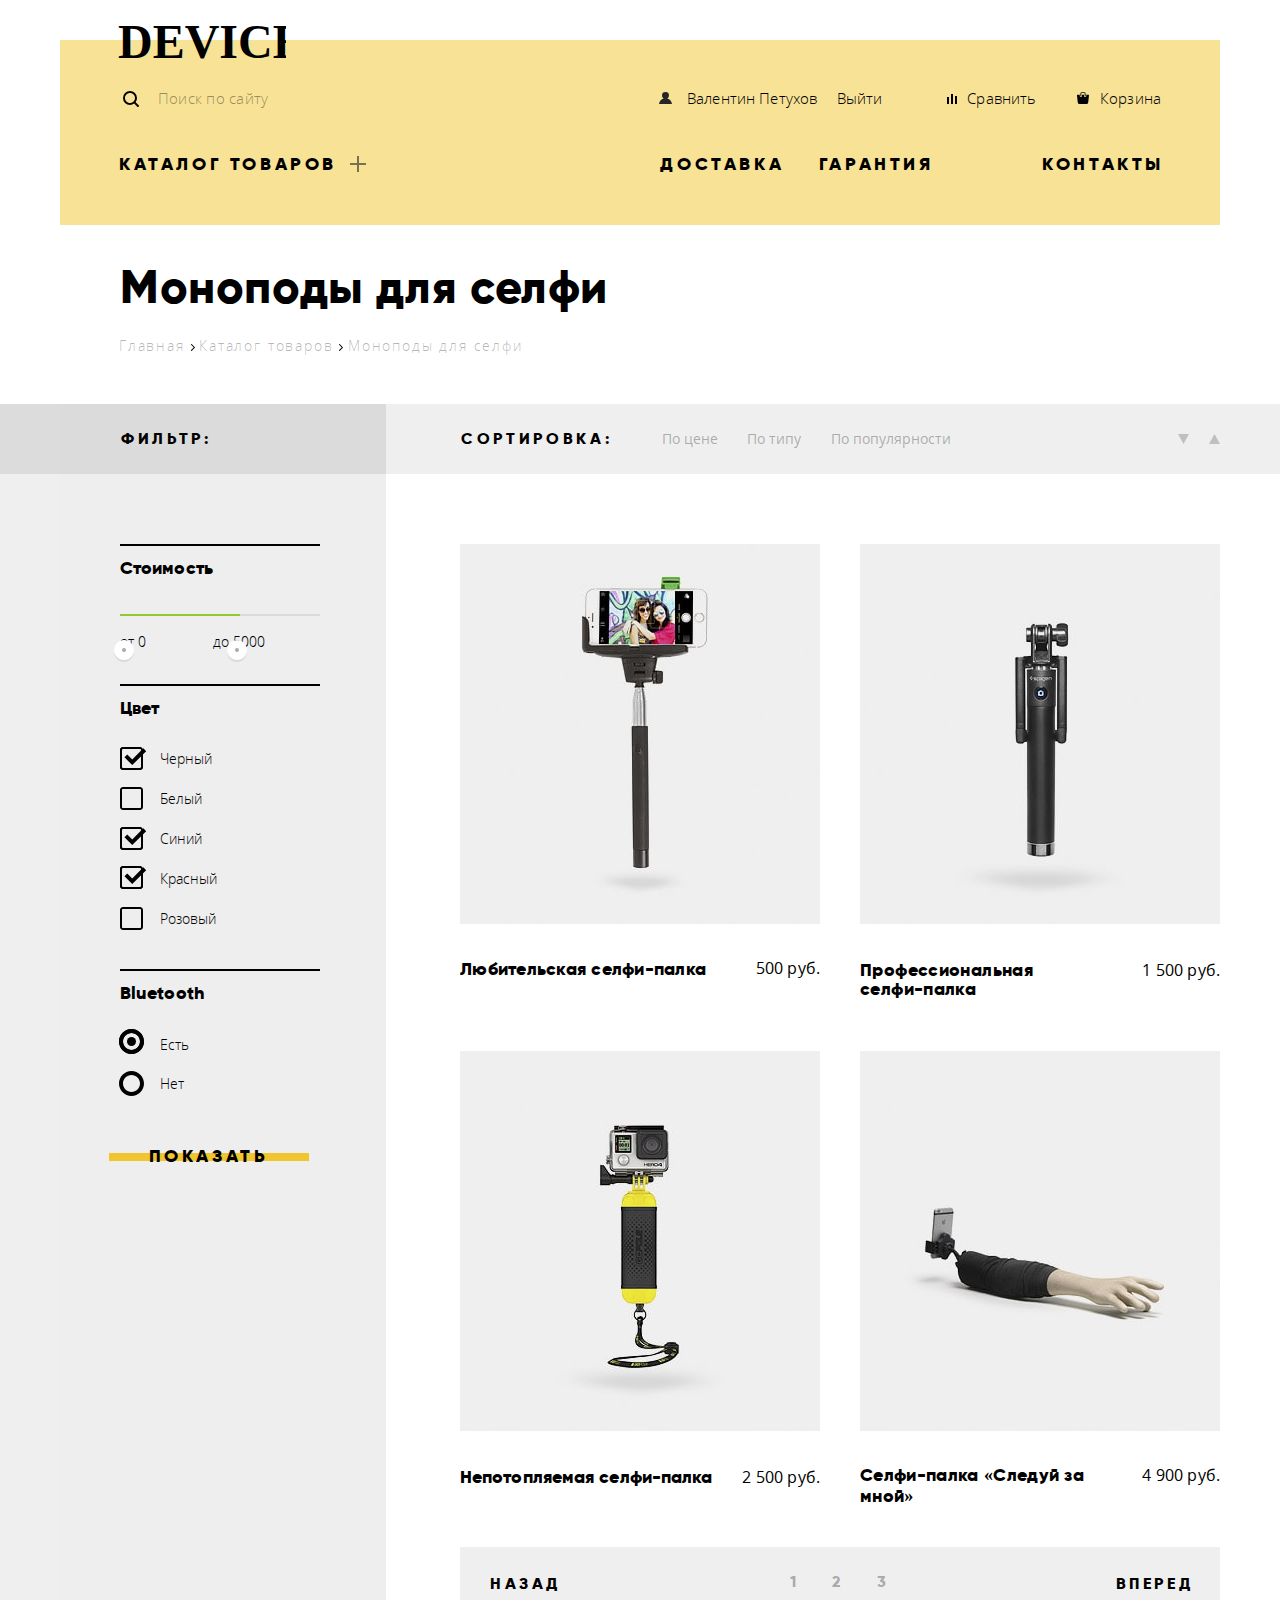
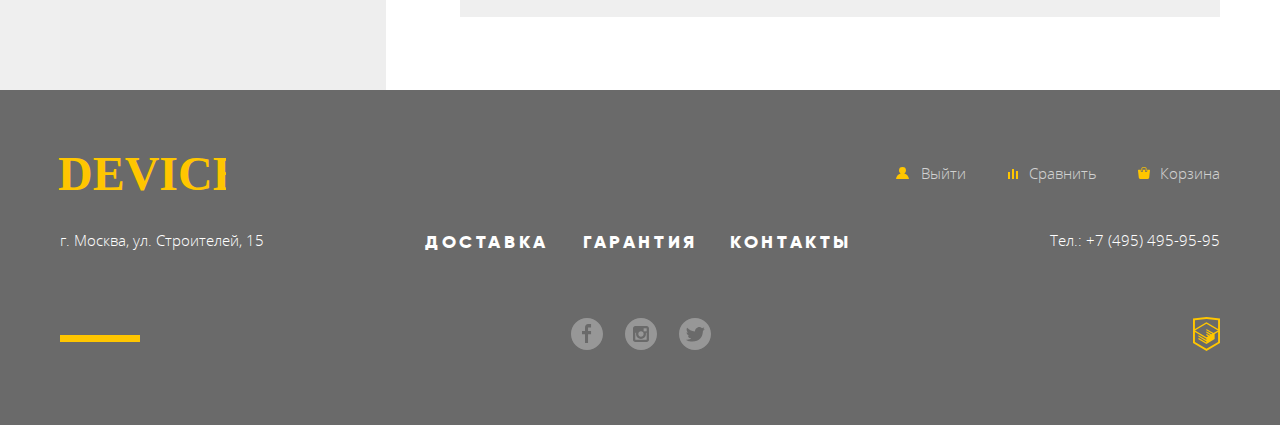
==== catalog.html @ 7f5fcca1 "1" ====
<!DOCTYPE html>
<html lang="en">

<head>
    <meta charset="utf-8">
    <title>HTML Academy: Девайс</title>
    <link rel="stylesheet" href="css/normalize.css">
    <link rel="stylesheet" href="css/style.css">
</head>

<body>
    <header class="page-header">
        <div class="container-catalog-header">
            <a href="index.html"><img src="img/device-logo-header.svg" alt="DEVICE" class="logo-header-hover catalog-logo-header"></a>
            <div class="header-top">
                <form action="https://echo.htmlacademy.ru" class="search">
                    <div class="search-style">
                        <input type="search" placeholder="Поиск по сайту">
                        <input type="submit" value="Найти" class="button-hover">
                    </div>
                </form>
                <ul class="user-interface">
                    <li>
                        <a href="#" class="user"> Валентин Петухов</a>
                        <a href="#">Выйти</a>
                    </li>
                    <li>
                        <a href="#" class="compare"> Сравнить</a>
                    </li>
                    <li>
                        <a href="#" class="cart"> Корзина</a>
                    </li>
                </ul>
            </div>
            <div class="header-bottom">
                <ul class="catalog">
                    <li><a href="#" class="catalog-first-item">Каталог товаров </a><img src="img/plus.svg" alt="открыть каталог товаров" class="plus">
                        <div class="catalog2-navigation-hidden">
                            <div class="column">
                                <ul class="column-1">
                                    <li><a href="#">Виртуальная реальность</a></li>
                                    <li><a href="#">Моноподы для селфи</a></li>
                                    <li><a href="#">Экшн-камеры</a></li>
                                </ul>
                            </div>
                            <div class="column">
                                <ul class="column-2">
                                    <li><a href="#">Фитнесс-браслеты</a></li>
                                    <li><a href="#">Умные часы</a></li>
                                </ul>
                            </div>
                            <div class="column">
                                <ul class="column-3">
                                    <li><a href="#">Квадрокоптеры</a></li>
                                </ul>
                            </div>
                        </div>
                    </li>
                </ul>
                <ul class="servic-interface">
                    <li><a href="#services">Доставка</a></li>
                    <li><a href="#services">Гарантия</a></li>
                    <li><a href="#info">Контакты</a></li>
                </ul>
            </div>
        </div>

    </header>
    <main>
        <section class="page-catalog">
            <header class="page-catalog-header">
                <h1>Моноподы для селфи</h1>
                <ul class="breadcrumbs" id="breadcrumbs">
                    <li><a href="/index.html">Главная <img src="img/nav-arrow.svg" alt=""></a></li>
                    <li><a href="/catalog.html">Каталог товаров <img src="img/nav-arrow.svg" alt=""></a></li>
                    <li><span class="current">Моноподы для селфи</span></li>
                </ul>
            </header>

            <div class="container-catalog-main">
                <div class="left">
                </div>
                <section class="filter">
                    <h2>Фильтр:</h2>
                    <form action="https://echo.htmlacademy.ru">
                        <fieldset class="filter-slider">
                            <legend>Стоимость</legend>
                            <div class="filter-price-slider">
                                <div><img src="img/filter-button.svg" alt=""></div>
                                <div></div>
                                <div><img src="img/filter-button.svg" alt=""></div>
                                <p><span>от 0</span><span>до 5000</span></p>
                            </div>
                        </fieldset>
                        <fieldset class="filter-color-selection">
                            <legend>Цвет</legend>
                            <ul class="filter-color-selection-list">
                                <li>
                                    <input class="visually-hidden" type="checkbox" name="black" id="black" checked>
                                    <label for="black" class="filter-color-item1">Черный</label>
                                </li>
                                <li>
                                    <input class="visually-hidden" type="checkbox" name="white" id="white">
                                    <label for="white" class="filter-color-item2">Белый</label>
                                </li>
                                <li>
                                    <input class="visually-hidden" type="checkbox" name="blue" id="blue" checked>
                                    <label for="blue" class="filter-color-item3">Синий</label>
                                </li>
                                <li>
                                    <input class="visually-hidden" type="checkbox" name="red" id="red" checked>
                                    <label for="red" class="filter-color-item4">Красный</label>
                                </li>
                                <li>
                                    <input class="visually-hidden" type="checkbox" name="pink" id="pink">
                                    <label for="pink" class="filter-color-item5">Розовый</label>
                                </li>
                            </ul>
                        </fieldset>
                        <fieldset class="filter-bluetooth-selection">
                            <legend>Bluetooth</legend>
                            <ul class="filter-bluetooth-selection-list">
                                <li>
                                    <input class="visually-hidden" type="radio" id="yes" name="bluetooth" checked>
                                    <label for="yes" class="filter-bluetooth-item1">Есть</label></li>
                                <li>
                                    <input class="visually-hidden" type="radio" id="no" name="bluetooth">
                                    <label for="no" class="filter-bluetooth-item2">Нет</label>
                                </li>
                            </ul>
                        </fieldset>
                        <input type="submit" class="btn-style" value="Показать">
                    </form>

                </section>
                <section class="goods">
                    <header class="goods-header">
                        <h2>Сортировка:</h2>
                        <ul class="goods-header-list">
                            <li><a href="#">По цене</a></li>
                            <li><a href="#">По типу</a></li>
                            <li><a href="#">По популярности</a></li>
                            <li>
                                <a href="#">
                                    <svg xmlns="http://www.w3.org/2000/svg" width="11" height="10" viewBox="0 0 11 10">
                                        <path class="icon-down" fill="#231F20" d="M5.5 10L0 0h11"/>
                                    </svg>
                                    <span class="visually-hidden">Сортировать по убыванию</span>
                                </a>
                            </li>
                            <li>
                                <a href="#">
                                    <svg xmlns="http://www.w3.org/2000/svg" width="11" height="10" viewBox="0 0 11 10">
                                        <path class="icon-up" fill="#231F20" d="M5.5 0L0 10h11z"/>
                                    </svg>
                                    <span class="visually-hidden">Сортировать по возрастанию</span>
                                </a>
                            </li>
                        </ul>
                    </header>
                    <div class="grid-of-goods">
                        <div class="item item1">
                            <img src="img/item-1.jpg" alt="Любительская селфи-палка">
                            <div class="menu-hover">
                                <ul>
                                    <li><a href="#" class="btn-style"><span>В корзину</span></a></li>
                                    <li><a href="#">Добавить к сравнению</a></li>
                                </ul>
                            </div>
                            <div>
                                <p><a href="#">Любительская селфи-палка</a></p>
                                <span>500 руб.</span>
                            </div>
                        </div>
                        <div class="item item2">
                            <img src="img/item-2.jpg" alt="Профессиональная селфи-палка">
                            <div class="menu-hover">
                                <ul>
                                    <li><a href="#" class="btn-style"><span>В корзину</span></a></li>
                                    <li><a href="#">Добавить к сравнению</a></li>
                                </ul>
                            </div>
                            <div>
                                <p><a href="#">Профессиональная селфи-палка</a></p>
                                <span>1 500 руб.</span>
                            </div>
                        </div>
                        <div class="item item3">
                            <img src="img/item-3.jpg" alt="непотопляемая селфи-палка">
                            <div class="menu-hover">
                                <ul>
                                    <li><a href="#" class="btn-style"><span>В корзину</span></a></li>
                                    <li><a href="#">Добавить к сравнению</a></li>
                                </ul>
                            </div>
                            <div>
                                <p><a href="#">Непотопляемая селфи-палка</a></p>
                                <span>2 500 руб.</span>
                            </div>
                        </div>
                        <div class="item item4 grid-item--new">
                            <img src="img/item-4.jpg" alt="Селфи-палка «Следуй за мной»">
                            <div class="menu-hover">
                                <ul>
                                    <li><a href="#" class="btn-style"><span>В корзину</span></a></li>
                                    <li><a href="#">Добавить к сравнению</a></li>
                                </ul>
                            </div>
                            <div>
                                <p><a href="#">Селфи-палка «Следуй за мной»</a></p>
                                <span>4 900 руб.</span>
                            </div>
                        </div>
                    </div>
                    <footer class="goods-footer">
                       <span>Назад</span>
                        <ul class="goods-footer-list">
                            <li><a href="#">1</a></li>
                            <li><a href="#">2</a></li>
                            <li><a href="#">3</a></li>
                        </ul>
                        <span>Вперед</span>
                    </footer>
                </section>
                <div class="right">
                </div>
            </div>
        </section>
    </main>
    <footer class="page-footer">
        <div class="catalog-container-footer">
            <div class="footer-top">
                <img src="img/device-logo-footer.svg" alt="DEVICE" class="logo-footer">
                <ul class="footer-user-interface">
                    <li>
                        <a href="#" class="user-footer">
                            <svg xmlns="http://www.w3.org/2000/svg" width="13" height="12" viewBox="0 0 13 12"><path fill="#ffc600" d="M.032 12h12.937c-.163-2.643-2.074-4.837-4.671-5.543a3.47 3.47 0 0 0 1.687-2.972 3.485 3.485 0 0 0-6.97 0c0 1.264.68 2.361 1.688 2.972C2.106 7.163.194 9.357.032 12z"/></svg><span>Выйти</span></a>
                    </li>
                    <li>
                        <a href="#" class="compare-footer"><svg xmlns="http://www.w3.org/2000/svg" width="10" height="10" viewBox="0 0 10 10"><path fill="#ffc600" d="M8 2h1.984v8H8zM0 3h1.984v7H0zM4 0h2v10H4z"/></svg><span>Сравнить</span></a>
                    </li>
                    <li>
                        <a href="#" class="cart-footer"><svg class="qwerty" xmlns="http://www.w3.org/2000/svg" width="12" height="12" viewBox="0 0 12 12"><path fill="#ffc600" d="M11.864 3.017a.429.429 0 0 0-.327-.154H9.225V4.09c0 .563-.484 1.022-1.08 1.022-.594 0-1.078-.458-1.078-1.022V2.863H4.909V4.09c0 .563-.485 1.022-1.08 1.022-.595 0-1.078-.458-1.078-1.022V2.863H.438a.43.43 0 0 0-.327.154.472.472 0 0 0-.108.358l.776 7.134c.015.806.642 1.455 1.411 1.455h7.595c.77 0 1.396-.649 1.411-1.455l.776-7.134a.476.476 0 0 0-.108-.358z"/><path fill="#ffc600" d="M3.829 4.499c.239 0 .433-.184.433-.409V1.84c0-.632.672-1.022 1.295-1.022h1.079c.655 0 1.078.401 1.078 1.022v2.25c0 .225.194.409.431.409.239 0 .433-.184.433-.409V1.84C8.577.773 7.761 0 6.636 0H5.557c-1.19 0-2.159.826-2.159 1.84v2.25c0 .225.194.409.431.409z"/></svg><span>Корзина</span></a>
                    </li>
                </ul>
            </div>
            <div class="footer-middle">
                <p>г. Москва, ул. Строителей, 15</p>
                <ul class="footer-service-interface">
                    <li><a href="#services"> Доставка</a></li>
                    <li><a href="#services"> Гарантия</a></li>
                    <li><a href="#info"> Контакты</a></li>
                </ul>
                <p>Тел.: +7 (495) 495-95-95</p>
            </div>
            <div class="footer-bottom">
                <span class="footer-decor"></span>
                <ul class="social-buttons">
                    <li>
                        <a href="#" class="social-btn-facebook"><img src="img/facebook.svg" alt="Facebook"></a>
                    </li>
                    <li>
                        <a href="#" class="social-btn-instagram"><img src="img/instagram.svg" alt="Instagram"></a>
                    </li>
                    <li>
                        <a href="#" class="social-btn-twitter"><img src="img/twitter.svg" alt="Twitter"></a>
                    </li>
                </ul>
                <p class="copyright">
                    <a href="https://htmlacademy.ru/intensive/htmlcss"><img src="img/logo-html.svg" alt="HTMLAcademy"></a>
                </p>
            </div>
        </div>
    </footer>
</body>

</html>
---- css/style.css ----
@font-face {
    font-family: "Gilroy";
    font-weight: bold;
    font-style: normal;
    src: local("Gilroy-ExtraBold"), local("Gilroy-ExtraBold"), url("../fonts/gilroyextrabold.woff") format("woff"), url("../fonts/gilroyextrabold.woff2") format("woff2");
}

@font-face {
    font-family: "Gilroy";
    font-weight: 300;
    font-style: normal;
    src: local("Gilroy-Light"), local("Gilroy-Light"), url("../fonts/gilroylight.woff") format("woff"), url("../fonts/gilroylight.woff2") format("woff2");
}

@font-face {
    font-family: "OpenSans";
    font-weight: normal;
    font-style: normal;
    src: local("Open Sans"), local("OpenSans"), url("../fonts/opensans.woff") format("woff"), url("../fonts/opensans.woff2") format("woff2");
}

@font-face {
    font-family: "OpenSans";
    font-weight: 300;
    font-style: normal;
    src: local("Open Sans Light"), local("OpenSans-Light"), url("../fonts/opensanslight.woff") format("woff"), url("../fonts/opensanslight.woff2") format("woff2");
}

body {
    margin: 0;
    padding: 0;
    font-family: "OpenSans", "Tahoma", sans-serif;
    color: black;
    display: flex;
    flex-direction: column;
    align-content: center;
    min-width: 1160px;
}

a {
    text-decoration: none;
    color: black;
}

html {
    box-sizing: border-box;
}

*,
*::before,
*::after {
    box-sizing: inherit;
}

h1,
h2,
h3,
h4,
h5,
h6,
th {
    font-family: "Gilroy", "Arial Black", sans-serif;
}

.visually-hidden {
    position: absolute;
    clip: rect(0 0 0 0);
    width: 1px;
    height: 1px;
    margin: -1px;
}

.page-header {
    display: flex;
    justify-content: space-around;
    min-width: 1160px;
    position: relative;
}

.page-main {
    display: flex;
    flex-direction: column;
    min-width: 1160px;
}

.page-footer {
    display: flex;
    justify-content: space-around;
    min-width: 1160px;
    background-color: #6a6a6a;
}

.container-header {
    display: flex;
    flex-direction: column;
    padding: 54px 57px 163px 59px;
    margin-top: 40px;
    min-width: 1160px;
    height: 299px;
    background-color: #f7e296;
    position: relative;
}

.container-catalog-header {
    display: flex;
    flex-direction: column;
    padding: 54px 57px 0 59px;
    margin-top: 40px;
    min-width: 1160px;
    height: 185px;
    background-color: #f7e296;
    position: relative;
}

.container-footer {
    display: flex;
    position: relative;
    flex-direction: column;
    justify-content: space-between;
    min-width: 1160px;
    height: 323px;
    padding: 70px 0 47px;
}

.catalog-container-footer {
    display: flex;
    position: relative;
    flex-direction: column;
    justify-content: space-between;
    min-width: 1160px;
    height: 335px;
    padding: 75px 0 50px;
}

.catalog-container-footer .footer-bottom {
    height: 74px;
}

.catalog-container-footer .footer-middle p {
    padding-bottom: 2px;
}

.header-top {
    display: flex;
    justify-content: space-between;
    margin-bottom: 11px;
    letter-spacing: 0.02em;
    margin-top: -4px;
}

.search input {
    border: none;
    background-color: inherit;
    margin-left: 19px;
    margin-top: 3px;
    position: relative;
    letter-spacing: 0.016em;
}

.servic-interface li:nth-child(1) {
    justify-content: space-between;
}

.plus {
    position: relative;
    left: 4px;
    top: 2px;
    opacity: 0.6;
    z-index: 11;
}

.header-bottom {
    display: flex;
    justify-content: space-between;
    text-transform: uppercase;
    letter-spacing: 0.2em;
    z-index: 11;
}

.user-interface {
    display: flex;
    justify-content: space-between;
    width: 494px;
    letter-spacing: 0.01em;
    position: relative;
}

.user-interface li:nth-of-type(1) {
    width: 280px;
    padding-left: 18px;
}

.user-interface li:nth-of-type(2) {
    width: 120px;
    padding-left: 22px;
}

.user-interface li:nth-of-type(3) {
    width: 100px;
    padding-left: 36px;
}

.user {
    margin-right: 15px;
}

.header-top li:hover,
.header-top li:hover,
.logo-header-hover:hover,
.servic-interface li:hover,
.column-1 li:hover,
.column-2 li:hover,
.column-3 li:hover,
a.catalog-first-item:hover {
    opacity: 0.6;
}

.header-top li:active,
.header-top li:active,
.logo-header-hover:active,
.servic-interface li:active,
.column-1 li:active,
.column-2 li:active,
.column-3 li:active,
a.catalog-first-item:active {
    opacity: 0.3;
}

.pixelperfect img {
    display: block;
    position: relative;
    right: 3px;
}

.user::before {
    content: url(../img/user.svg);
    position: absolute;
    left: -10px;
}

.cart::before {
    content: url(../img/cart.svg);
    position: absolute;
    right: 74px;
}

.compare::before {
    content: url(../img/compare.svg);
    position: absolute;
    right: 206px;
}

.servic-interface {
    text-transform: uppercase;
    max-width: 670px;
}

.servic-interface li:first-child {
    margin-right: 26px;
}

.servic-interface li:nth-child(2) {
    margin-right: 100px;
}

.servic-interface li:nth-child(3) {
    margin-right: -1px
}

.btn-style {
    display: flex;
    align-items: center;
    justify-content: center;
    font-family: "Gilroy";
    font-weight: bold;
    font-style: normal;
    font-size: 18px;
    text-transform: uppercase;
    width: 220px;
    height: 40px;
    margin-top: 36px;
    margin-bottom: 45px;
    padding-left: 5px;
    letter-spacing: 0.2em;
    background-image: linear-gradient(transparent 40%, #f0c52e 40%, #f0c52e 60%, transparent 60%);
    text-align: center;
}

.btn-style:hover {
    background-image: linear-gradient(transparent 0%, #f0c52e 0%, #f0c52e 100%, transparent 100%);
}

.btn-style:active span {
    opacity: 0.3;
}

.logo-header {
    position: absolute;
    left: 58px;
    top: -30px;
}

.catalog-logo-header {
    position: absolute;
    left: 58px;
    top: -27px;
}

.header-top ul,
.footer-top {
    margin: 0;
    padding: 0;
    font-family: "OpenSans", "Tahoma", sans-serif;
    font-weight: 300;
    font-style: normal;
    font-size: 15px;
}

.header-top li,
.footer-top li,
.servic-interface li {
    display: inline-block;
}

.header-top input {
    font-family: "OpenSans", "Tahoma", sans-serif;
    font-weight: 300;
    font-style: normal;
    font-size: 15px;
}

.header-bottom,
.footer-middle:not(p) {
    font-family: "Gilroy";
    font-weight: bold;
    font-style: normal;
    font-size: 18px;
}

.catalog,
.catalog-navigation-hidden ul,
.catalog2-navigation-hidden ul,
.servic-interface,
.footer-top ul,
.footer-middle ul,
.social-buttons,
.brands li,
.brands ul {
    margin: 0;
    padding: 0;
    list-style: none;
}

.catalog-navigation-hidden {
    font-family: "OpenSans";
    font-weight: 300;
    font-style: normal;
    font-size: 15px;
    display: none;
    flex-direction: row;
    align-content: flex-start;
    position: absolute;
    left: 0;
    bottom: 0px;
    width: 1160px;
    height: 167px;
    padding-left: 60px;
    padding-top: 41px;
    text-transform: none;
    line-height: 36px;
    letter-spacing: 0.015em;
    z-index: 10;
}

.catalog2-navigation-hidden {
    display: none;
    font-family: "OpenSans";
    font-weight: 300;
    font-style: normal;
    font-size: 15px;
    flex-direction: row;
    align-content: flex-start;
    position: absolute;
    left: 0;
    bottom: -113px;
    width: 1160px;
    height: 167px;
    padding-left: 60px;
    padding-top: 41px;
    text-transform: none;
    line-height: 36px;
    letter-spacing: 0.015em;
    z-index: 10;
}

.catalog:hover .catalog-navigation-hidden {
    display: flex;
    background-color: #f7e296;
}

.catalog:hover .catalog2-navigation-hidden {
    display: flex;
    background-color: #f7e296;
}

.slider-col-2 p:first-of-type,
.slider-col-2 p:nth-of-type(2) {
    font-family: "Gilroy";
    font-weight: bold;
    font-style: normal;
    font-size: 47px;
    line-height: 0;
}

.slider-col-2 p:first-of-type {
    margin-top: 63px;
    letter-spacing: 0.017em;
}

.slider-col-2 p:nth-of-type(2) {
    margin-top: 9.4px;
    letter-spacing: 0.01em;
}

.promo-sliders p:nth-of-type(3) {
    font-family: "OpenSans";
    font-weight: 300;
    font-style: normal;
    font-size: 15px;
    line-height: 15px;
}

.promo-sliders p:nth-of-type(3) {
    margin-top: 7px;
    letter-spacing: 0.01em;
    margin-bottom: 0px;
}

.promo-sliders p:nth-of-type(4) {
    font-family: "OpenSans";
    font-weight: 300;
    font-style: normal;
    font-size: 15px;
    line-height: 15px;
    letter-spacing: -0.03px;
}

.slider-number {
    font-family: "Gilroy";
    font-weight: bold;
    font-style: normal;
    font-size: 179.2px;
    color: #ffffff;
    position: absolute;
    right: 49px;
    top: -26px;
}

.promo-sliders,
.popular,
.brands,
.info {
    min-width: 1160px;
    margin: 0 auto;
}

.popular-item2-list, 
.brands-list, 
.footer-service-interface, 
.social-buttons {
    flex-wrap: wrap;
}

.slide-1-table {
    margin-top: -7px;
    width: 428px;
    height: 89px;
    border-collapse: collapse;
}

.slide-1-table th {
    font-family: "Gilroy";
    font-weight: normal;
    font-style: normal;
    font-size: 36px;
    height: 58px;
}

.slide-1-table td {
    font-family: "OpenSans";
    font-weight: 300;
    font-style: normal;
    font-size: 13px;
    height: 30px;
    padding-top: 10px;
}

.slide-1-table td:nth-child(1) {
    text-align: left;
}

.slide-1-table td:nth-child(2) {
    text-align: right;
}

.slide-1-table td:nth-child(3) {
    text-align: center;
    padding-left: 12px;
}

.slide-1-table th:first-child {
    text-align: left;
    vertical-align: bottom;
}

.slide-1-table th:nth-child(2) {
    text-align: right;
    vertical-align: bottom;
    width: 94px;
}

.slide-1-table th:nth-child(3) {
    text-align: right;
    vertical-align: bottom;
}

.popular li {
    display: inline-block;
    font-family: "Gilroy";
    font-weight: bold;
    font-style: normal;
    font-size: 18px;
}

.services-slider-controls {
    font-family: "Gilroy";
    font-weight: bold;
    font-style: normal;
    font-size: 18px;
}

.services-slider h2,
.info h2 {
    font-family: "Gilroy";
    font-weight: bold;
    font-style: normal;
    font-size: 47px;
}

.services-slider p,
.info p,
.footer-middle p {
    font-family: "OpenSans";
    font-weight: 300;
    font-style: normal;
    font-size: 15px;
}

.footer-middle li {
    display: inline-block;
}

.info li {
    list-style: none;
    font-family: "Gilroy";
    font-weight: bold;
    font-style: normal;
    font-size: 18px;
    line-height: 40px;
}

.breadcrumbs {
    font-family: "OpenSans";
    font-weight: 300;
    font-style: normal;
    font-size: 14px;
    margin: 0;
    padding: 0;
}

.breadcrumbs li {
    display: inline-block;
    color: rgba(0, 0, 0, .3);
}

.breadcrumbs a {
    color: rgba(0, 0, 0, .3);
}

.breadcrumbs a:first-child:hover,
.breadcrumbs a:nth-of-type(2):hover {
    color: rgba(0, 0, 0, .6);
}

.breadcrumbs a:first-child:active,
.breadcrumbs a:nth-of-type(2):active {
    color: rgba(0, 0, 0, .1);
}

main h1 {
    font-size: 47px;
}

.filter legend {
    list-style: none;
    font-family: "Gilroy";
    font-weight: bold;
    font-style: normal;
    font-size: 18px;
}

.filter h2 {
    font-size: 16px;
}

.filter:not(legend):not(.filter-slide) {
    font-family: "OpenSans";
    font-weight: 300;
    font-style: normal;
    font-size: 14px;
}

.goods-header h3,
.goods-footer ul {
    font-family: "Gilroy";
    font-weight: bold;
    font-style: normal;
    font-size: 16px;
}

.goods-header ul {
    font-family: "OpenSans";
    font-weight: normal;
    font-style: normal;
    font-size: 14px;
    list-style: none;
    margin: 0;
    padding: 0;
}

.goods-header li,
.goods-footer li {
    display: inline-block;
}

.goods-header-list a {
    color: rgba(0, 0, 0, .3);
}

.goods-header-list a:hover {
    color: rgba(0, 0, 0, .6);
}

.goods-header-list a:active {
    color: rgba(0, 0, 0, 1);
}

.icon-down,
.icon-up {
    fill: rgba(0, 0, 0, .2);
}

.icon-down:hover,
.icon-up:hover {
    fill: rgba(0, 0, 0, .4);
}

.icon-down:active,
.icon-up:active {
    fill: rgba(0, 0, 0, 1);
}

.item p {
    font-family: "Gilroy";
    font-weight: bold;
    font-style: normal;
    font-size: 18px;
    max-width: 290px;
    display: inline-block;
}

.menu-hover li:last-child {
    font-family: "OpenSans";
    font-weight: 300;
    font-style: normal;
    font-size: 13px;
}

.column {
    margin-right: 58px;
}

.column:nth-child(2) {
    margin-right: 65px;
}

.search-style input[type="search"]::-webkit-input-placeholder {
    color: rgba(0, 0, 0, .4);
}

.search-style input[type="search"]:-ms-input-placeholder {
    color: rgba(0, 0, 0, .4);
}

.search-style input[type="search"]::-ms-input-placeholder {
    color: rgba(0, 0, 0, .4);
}

.search-style input[type="search"]::placeholder {
    color: rgba(0, 0, 0, .4);
}

.search-style {
    position: relative;
}

.search-style:focus-within input[type="submit"]{
    display: block;
}

.search-style::after {
    content: url(../img/search.svg);
    position: absolute;
    left: 4px;
    top: 1px;
}

.search-style input[type="search"]:hover::placeholder {
    color: rgba(0, 0, 0, .6);
}

.search-style input[type="search"]:focus::placeholder {
    color: rgba(0, 0, 0, .9);
}

.search-style input[type="search"]:focus {
    outline-color: transparent;
    border-bottom: 2px solid black;
    border-top: 2px solid transparent;
}

.search-style input[type="search"] {
    display: inline-block;
    width: 358px;
    height: 50px;
    position: relative;
    left: -20px;
    top: -20px;
    padding-left: 40px;
    background-color: #f7e296;
}

.search-style input[type="submit"] {
    display: none;
    position: absolute;
    left: 337px;
    top: -19px;
    height: 49px;
    width: 85px;
    border: 2px solid black;
    background-color: #f7e296;
}

.search-style input[type="submit"]:hover {
    background-color: black;
    color: white;
}

.search-style input[type="submit"]:active {
    color: rgba(106, 106, 106, 1);
}

.search-style input[type="search"]:focus~input[type="submit"],
.search-style input[type="submit"]:active {
    display: inline-block;
}

.logo-footer {
    position: absolute;
    left: -2px;
    top: 55px;
}

.catalog-container-footer .logo-footer:hover {
    opacity: 0.6;
}

.catalog-container-footer .logo-footer:active {
    opacity: 0.3;
}

.footer-top {
    align-self: flex-end;
}

.footer-user-interface {
    display: flex;
    position: relative;
    justify-content: space-between;
    width: 299px;
}

.user-footer svg {
    position: absolute;
    left: -25px;
    top: 2px;
}

.compare-footer svg {
    position: absolute;
    left: 87px;
    top: 4px;
}

.cart-footer svg {
    position: absolute;
    right: 70px;
    top: 2px;
}

.user-footer span,
.compare-footer span,
.cart-footer span {
    opacity: 0.7;
}

.user-footer:hover svg,
.compare-footer:hover svg,
.cart-footer:hover svg {
    opacity: 0.6;
}

.user-footer:hover span,
.compare-footer:hover span,
.cart-footer:hover span {
    opacity: 1;
}

.user-footer:active svg,
.compare-footer:active svg,
.cart-footer:active svg,
.user-footer:active span,
.compare-footer:active span,
.cart-footer:active span {
    opacity: 0.3;
}

.footer-middle {
    display: flex;
    justify-content: space-between;
    align-items: center;
}

.footer-middle {
    display: flex;
    justify-content: space-between;
}

.footer-bottom {
    display: flex;
    justify-content: space-between;
}

.footer-service-interface {
    display: flex;
    justify-content: space-between;
    width: 410px;
    text-transform: uppercase;
    letter-spacing: 0.2em;
}

.footer-service-interface li:hover {
    opacity: 0.6;
}

.footer-service-interface li:active {
    opacity: 0.3;
}

.footer-service-interface li:first-child {
    margin-left: -27px;
}

.footer-service-interface li:nth-child(2) {
    margin-left: 2px;
}

.footer-service-interface li:nth-child(3) {
    margin-right: 10px;
}

.social-buttons {
    display: flex;
    justify-content: space-between;
    width: 140px;
    margin-top: 17px;
    margin-left: -52px;
}

.social-buttons a {
    opacity: 0.3;
}

.social-buttons a:hover {
    opacity: 1;
}

.social-buttons a:active {
    opacity: 0.1;
}

.page-footer a {
    color: white;
}

.page-footer p {
    color: white;
}

.footer-decor {
    width: 80px;
    border-bottom: 7px solid #ffc600;
    align-self: center;
}

.copyright:hover {
    opacity: 0.6;
}

.copyright:active {
    opacity: 0.3;
}

.promo-sliders {
    position: relative;
    width: 1160px;
}

#btn-1:focus~.slider-controls label[for="btn-1"],
#btn-2:focus~.slider-controls label[for="btn-2"],
#btn-3:focus~.slider-controls label[for="btn-3"] {
    opacity: .5
}

#btn-4:focus~.services-slider-controls label[for="btn-4"],
#btn-5:focus~.services-slider-controls label[for="btn-5"],
#btn-6:focus~.services-slider-controls label[for="btn-6"] {
    opacity: .5;
}

.slider-controls label {
    display: inline-block;
    width: 10px;
    height: 10px;
    border-radius: 50%;
    box-shadow: 0px 0px 2px 0px #050505;
    margin: 0 10px;
    cursor: pointer;
    border-color: #050505;
    background-image: url("../img/slider-button-empty.svg");
    background-size: 100%;
    background-repeat: no-repeat;
    background-position: 50% 50%;
}

.slider-controls {
    position: absolute;
    right: 73px;
    top: 212px;
    z-index: 10;
}

#btn-1:checked~.slider-controls label[for="btn-1"],
#btn-2:checked~.slider-controls label[for="btn-2"],
#btn-3:checked~.slider-controls label[for="btn-3"] {
    background-image: url("../img/slider-button.svg");
    background-position: 50% 50%;
    background-size: 10px;
}

#btn-1:checked~.slider-inner .slider-sliders {
    transform: translate(0);
    transition: 0.7s;
}

#btn-2:checked~.slider-inner .slider-sliders {
    transform: translate(-1160px);
    transition: 0.7s;
}

#btn-3:checked~.slider-inner .slider-sliders {
    transform: translate(-2320px);
    transition: 0.7s;
}

#btn-4:checked~.services-slider-controls label[for="btn-4"],
#btn-5:checked~.services-slider-controls label[for="btn-5"],
#btn-6:checked~.services-slider-controls label[for="btn-6"] {
    width: 101%;
    justify-content: flex-start;
    padding-left: 20.5px;
    background-image: linear-gradient(black 0%, black 100%);
    color: white;
}

#btn-4:checked~.services-slider-inner .services-slider-sliders {
    transform: translate(0);
    transition: 0.7s;
}

#btn-5:checked~.services-slider-inner .services-slider-sliders {
    transform: translate(-876px);
    transition: 0.7s;
}

#btn-6:checked~.services-slider-inner .services-slider-sliders {
    transform: translate(-1752px);
    transition: 0.7s;
}

.slider-sliders {
    width: 300%;
    min-height: 486px;
}

.slider-inner {
    overflow: hidden;
    width: 1160px;
    min-height: 486px;
    margin-top: -111px;
}

.slider {
    display: flex;
    justify-content: space-around;
    width: 1160px;
    min-height: 486px;
    float: left;
}

.slider-2 p:first-of-type {
    width: 270px;
    line-height: 50px;
    margin: 40px 0;
}

.slider-2 p:nth-of-type(2) {
    margin-bottom: 10px;
}

.slider-col-1 {
    padding-left: 25px;
    width: 580px;
    padding-left: 90px;
}

.slider-col-2 {
    position: relative;
    width: 580px;
    display: flex;
    flex-direction: column;
    justify-content: flex-start;
    padding-left: 20px;
    padding-top: 37px;
}

.promo-decor {
    width: 100px;
    border-bottom: 7px solid #ffffff;
}

.popular {
    display: flex;
    justify-content: space-around;
    width: 1160px;
    min-height: 287px;
    margin-top: 90px;
}

.popular-item {
    display: flex;
    justify-content: center;
    align-items: center;
    width: 160px;
    height: 160px;
    background-color: #f7e296;
    margin-bottom: 35px;
}

.popular ul {
    display: flex;
    justify-content: space-between;
    width: 1160px;
    flex-shrink: 0;
    padding-left: 0;
}

.popular li {
    cursor: pointer;
}

.popular h3 {
    width: 160px;
    font-size: 18px;
    line-height: 21px;
    letter-spacing: 0.03em;
}

.popular-item1-hover:hover .popular-item-1 {
    background-color: #f0c52e;
}

.popular-item1-hover:active img {
    opacity: 0.3;
}

.popular-item-2 img {
    margin-bottom: -39px;
    margin-left: 3px;
}

.popular-item2-hover:hover .popular-item-2 {
    background-color: #f0c52e;
}

.popular-item2-hover:active img {
    opacity: 0.3;
}

.popular-item-2+h3 {
    width: 117px;
    letter-spacing: 0.023em;
}

.popular-item-3 img {
    margin-left: 10px;
    margin-top: 3px;
}

.popular-item3-hover:hover .popular-item-3 {
    background-color: #f0c52e;
}

.popular-item3-hover:active img {
    opacity: 0.3;
}

.popular-item-3+h3 {
    letter-spacing: 0.01em;
}

.popular-item-4 img {
    margin-top: 5px;
    margin-left: 4px;
}

.popular-item4-hover:hover .popular-item-4 {
    background-color: #f0c52e;
}

.popular-item4-hover:active img {
    opacity: 0.3;
}

.popular-item-4+h3 {
    letter-spacing: 0.09px;
    white-space: nowrap
}

.popular-item-5 img {
    margin-left: 8px;
    margin-top: 3px;
}

.popular-item5-hover:hover .popular-item-5 {
    background-color: #f0c52e;
}

.popular-item5-hover:active img {
    opacity: 0.3;
}

.popular-item-5+h3 {
    letter-spacing: 0.21px;
}

.popular-item-6 img {
    margin-top: 7px;
    margin-right: 1px;
}

.popular-item6-hover:hover .popular-item-6 {
    background-color: #f0c52e;
}

.popular-item6-hover:active img {
    opacity: 0.3;
}

.popular-item-6+h3 {
    letter-spacing: 0.009em;
}

.services {
    min-height: 288px;
    background-color: #e5e5e5;
    margin-top: 150px;
}

.container-services {
    display: flex;
    width: 1160px;
    margin: 0 auto;
}

.services-slider-controls {
    display: flex;
    flex-direction: column;
    width: 289px;
    height: 319px;
    border-right: 7px solid black;
    margin-top: -99px;
}

.services-slider-sliders {
    margin-top: -99px;
    width: 2728px;
}

.services-slider-sliders::after {
    display: block; 
    content: ""; 
    clear: both;
}

.services-slider {
    width: 876px;
    min-height: 319px;
    display: inline-block;
    float: left;
    position: relative;
    z-index: 1;
}

.services-slider-inner {
    width: 890px;
    min-height: 319px;
    overflow: hidden;
    position: relative;
    bottom: 30px;
}

.services-slider-controls label {
    margin-top: -20px;
    margin-left: -1px;
}

.services-slider-controls label:nth-child(1) {
    margin-top: 80px;
}

.services-slider {
    padding: 60px 0 0 72px;
}

.services-slider h2 {
    letter-spacing: 0.021em;
    margin-bottom: 33px;
}

.col {
    margin-left: 45px;
    margin-top: 31px;
}

.col p {
    line-height: 9px;
    letter-spacing: 0.3px;
}

.col p:first-of-type {
    letter-spacing: 0.2px;
    line-height: 22px;
}

.col p:last-of-type {
    line-height: 20px;
    letter-spacing: 0.2px;
}

.services-slider img {
    position: absolute;
    top: 115px;
    right: 66px;
}

.btn-label {
    width: 160px;
    cursor: pointer;
}

.btn-label:nth-child(1):active {
    width: 101%;
    justify-content: flex-start;
    padding-left: 20.5px;
    background-image: linear-gradient(black 0%, black 100%);
    color: white;
    transition: 0.5s;
}

.btn-label:nth-child(2):active {
    width: 101%;
    justify-content: flex-start;
    padding-left: 25.5px;
    background-image: linear-gradient(black 0%, black 100%);
    color: white;
    transition: 0.5s;
}

.btn-label:nth-child(3):active {
    width: 101%;
    justify-content: flex-start;
    padding-left: 39px;
    background-image: linear-gradient(black 0%, black 100%);
    color: white;
    transition: 0.5s;
}

.brands {
    padding-top: 95px;
    padding-right: 2px;
    width: 1160px;
}

.brands-list {
    display: flex;
    justify-content: space-between;
    margin-top: 30px;
}

.brands-list li {
    filter: grayscale(100%);
    opacity: 0.3;
}

.brands-list li:hover {
    filter: grayscale(0%);
    opacity: 1;
    transition: 0.5s;
}

.info {
    display: flex;
    justify-content: space-between;
    width: 1160px;
    margin-top: 100px;
    position: relative;
    margin-bottom: 37px;
}

.info-decor {
    width: 80px;
    border-bottom: 7px solid black;
    align-self: center;
    position: absolute;
    top: -10px;
}

.about-us p:first-of-type {
    line-height: 30px;
    letter-spacing: 0.1px;
}

.about-us p:nth-of-type(2) {
    margin-top: 32px;
    line-height: 30px;
    letter-spacing: 0.1px;
}

.about-us ul:first-of-type {
    margin-top: 65px;
    padding-left: 35px;
}

.about-us li {
    font-size: 16px;
    letter-spacing: 0.2px;
    list-style: circle;
}

.about-us .btn-style {
    width: 260px;
    margin-top: 54px;
}

.about-us.btn-style:active span {
    opacity: 0.3;
}

.contacts h2 {
    margin-bottom: 47px;
}

.contacts p:first-of-type {
    letter-spacing: 0.1px
}

.contacts p:nth-of-type(2) {
    line-height: 13px;
    letter-spacing: 0.1px;
}

.contacts img {
    margin-top: 31px;
}

.contacts .btn-style {
    width: 260px;
    margin-top: 67px;
}

.contacts.btn-style:active span {
    opacity: 0.3;
}

.slider-2 p:nth-of-type(2) {
    font-family: "OpenSans";
    font-weight: 300;
    font-style: normal;
    line-height: 15px;
    font-size: 15px;
}

.slider-3 p:nth-of-type(1) {
    line-height: 50px;
    margin-top: 36px;
    margin-bottom: 30px;
    position: relative;
}

.slider-3 p:nth-of-type(2) {
    font-family: "OpenSans";
    font-weight: 300;
    font-style: normal;
    line-height: 15px;
    font-size: 15px;
    margin-bottom: 5px;
}

.slider-3 p:nth-of-type(3) {
    margin-bottom: 55px;
}

.slider-3 .btn-style {
    margin: 0;
}

.slide-3-table {
    border-collapse: collapse;
    width: 280px;
    height: 80px;
    margin-top: 0px;
}

.slide-3-table th:nth-of-type(2),
.slide-3-table td:nth-of-type(2) {
    text-align: left;
}

.slide-3-table {
    margin-top: 35px;
    font-size: 13px;
}

.slider3-col-1 {
    margin-top: 70px;
    margin-left: 30px;
}

.page-catalog {
    display: flex;
    flex-direction: column;
    min-width: 1160px;
}

.page-catalog-header {
    padding: 4px 0 0 60px;
    letter-spacing: 0.038em;
    width: 1160px;
    margin: 0 auto;
}

.page-catalog-header ul {
    margin-top: -8px;
    margin-left: -1px
}

.page-catalog-header li {
    letter-spacing: 0.13em
}

.container-catalog-main {
    display: flex;
    min-width: 1160px;
    margin-top: 50px;
}

.filter {
    display: flex;
    flex-direction: column;
    min-width: 326px;
    background-color: #eeeeee;
}

.left {
    width: 100%;
    background-image: linear-gradient(#dcdcdc 70px, #efefef 70px, #efefef 100%, #efefef 100%);
}

.right {
    width: 100%;
    background-image: linear-gradient(#efefef 70px, transparent 70px, transparent 100%, transparent 100%);
}

.goods {
    display: flex;
    flex-direction: column;
    min-width: 834px;
    margin-left:
}

.filter h2 {
    text-transform: uppercase;
    letter-spacing: 0.23em;
    line-height: 70px;
    background-color: #dbdbdb;
    margin: 0;
    padding-left: 61px;
}

.goods-header {
    background-color: #efefef;
    height: 70px;
    min-width: 834px;
    margin-bottom: 70px;
    padding-left: 75px;
    display: flex;
    align-items: center;
    justify-content: space-between;
}

.goods-header ul {
    display: flex;
    justify-content: space-between;
    width: 100%;
    padding-left: 50px;
}

.goods-header li:nth-of-type(1) {
    flex-grow: 32;
}

.goods-header li:nth-of-type(2) {
    flex-grow: 35;
}

.goods-header li:nth-of-type(3) {
    flex-grow: 257;
}

.goods-header li:nth-of-type(4) {
    flex-grow: 23;
}

.goods-header li:nth-of-type(5) {
    flex-grow: 0;
}

.goods-header h2 {
    font-size: 16px;
    text-transform: uppercase;
    letter-spacing: 0.23em;
}

.grid-of-goods {
    display: flex;
    flex-wrap: wrap;
    justify-content: space-between;
}

.grid-of-goods .item:first-child {
    margin-left: 74px;
}

.grid-of-goods .item:nth-child(2) {
    margin-bottom: 34px;
}

.grid-of-goods .item:nth-child(3) {
    margin-left: 74px;
}

.item {
    position: relative;
}

.item div:nth-of-type(2) {
    display: flex;
    justify-content: space-between;
    align-items: center;
    margin-top: 15px;
}

.item1 p {
    letter-spacing: 0.014em;
    line-height: 16px;
}

.item1 span,
.item2 span,
.item3 span,
.item4 span {
    letter-spacing: 0.01em;
}

.item2 p {
    width: 200px;
    letter-spacing: 0.021em;
    line-height: 19px;
}

.item3 {
    letter-spacing: 0.006em
}

.item4 p {
    width: 230px;
    letter-spacing: 0.018em;
    margin-top: 16px;
}

.item2 div:nth-of-type(2),
.item4 div:nth-of-type(2) {
    align-items: baseline;
}

.item:hover .menu-hover {
    display: flex;
}

.item:hover img {
    opacity: 0.7;
}

.menu-hover li:nth-child(2) a {
    color: rgba(0, 0, 0, 0.5);
}

.menu-hover li:nth-child(2) a:hover {
    color: rgba(0, 0, 0, 1);
}

.menu-hover li:nth-child(2) a:active {
    color: rgba(0, 0, 0, .2);
}

.menu-hover {
    display: none;
    width: 360px;
    height: 380px;
    position: absolute;
    top: 0;
    text-align: center;
    padding-top: 118px;
    padding-left: 37px;
}

.menu-hover .btn-style {
    width: 202px;
    margin-bottom: 17px;
}

.menu-hover .btn-style span {
    letter-spacing: 0.20em;
}

.menu-hover ul {
    list-style: none;
}

.menu-hover li:first-of-type {
    letter-spacing: 0.em;
}

.filter-color-selection,
.filter-slider,
.filter-bluetooth-selection,
.filter input[type="submit"] {
    margin-left: 49px;
    width: 200px;
}

.filter-slider {
    border: none;
    height: 140px;
    position: relative;
    margin-top: 70px;
}

.filter-slider legend,
.filter-color-selection legend,
.filter-bluetooth-selection legend {
    border-top: 2px solid;
    width: 200px;
    padding-top: 12px;
    letter-spacing: 0.2px;
}

.filter-price-slider p {
    display: flex;
    justify-content: space-between;
    width: 145px;
    margin-top: 50px;
}

.filter-price-slider div:first-child {
    position: absolute;
    top: 61px;
    left: 5px;
    z-index: 1
}

.filter-price-slider div:nth-of-type(3) {
    position: absolute;
    top: 61px;
    left: 118px;
}

.filter-price-slider div:nth-of-type(2) {
    position: absolute;
    bottom: 68px;
    background-image: linear-gradient(90deg, #91c92f 120px, #dbdbdb 120px);
    width: 200px;
    height: 2px;
}

.filter-color-selection,
.filter-bluetooth-selection {
    border: none;
}

.filter-color-selection-list,
.filter-bluetooth-selection ul {
    list-style: none;
}

.filter-color-selection-list {
    width: 200px;
    height: 176px;
    display: flex;
    flex-direction: column;
    justify-content: space-between;
    margin-top: 27px;
    position: relative;
    margin-bottom: 34px;
}

.filter-color-selection-list label {
    cursor: pointer;
}

.filter-color-item1::before {
    content: url("../img/checkbox-off.svg");
    position: absolute;
    left: 0;
    top: -4px;
}

.filter-color-item2::before {
    content: url("../img/checkbox-off.svg");
    position: absolute;
    left: 0;
    top: 36px;
}

.filter-color-item3::before {
    content: url("../img/checkbox-off.svg");
    position: absolute;
    left: 0;
    top: 76px;
}

.filter-color-item4::before {
    content: url("../img/checkbox-off.svg");
    position: absolute;
    left: 0;
    top: 115px;
}

.filter-color-item5::before {
    content: url("../img/checkbox-off.svg");
    position: absolute;
    left: 0;
    top: 156px;
    z-index: 1;
}

#black:checked+label::after {
    content: url("../img/checkbox-on.svg");
    position: absolute;
    left: 0;
    top: -4px;
}

#white:checked+label::after {
    content: url("../img/checkbox-on.svg");
    position: absolute;
    left: 0;
    top: 36px;
}

#blue:checked+label::after {
    content: url("../img/checkbox-on.svg");
    position: absolute;
    left: 0;
    top: 76px;
}

#red:checked+label::after {
    content: url("../img/checkbox-on.svg");
    position: absolute;
    left: 0;
    top: 115px;
}

#pink:checked+label::after {
    content: url("../img/checkbox-on.svg");
    position: absolute;
    left: 0;
    top: 156px;
}

.filter-bluetooth-selection-list {
    margin-top: 20px;
    padding-top: 8px;
    height: 63px;
    display: flex;
    flex-direction: column;
    justify-content: space-between;
    margin-bottom: 0;
    position: relative;
}

.filter-bluetooth-selection-list label {
    cursor: pointer;
}

.filter-bluetooth-item1::before {
    content: url("../img/radio-off.svg");
    position: absolute;
    left: -1px;
    top: 0;
}

.filter-bluetooth-item2::before {
    content: url("../img/radio-off.svg");
    position: absolute;
    left: -1px;
    top: 42px;
}

#yes:checked+label::after {
    content: url("../img/radio-on.svg");
    position: absolute;
    left: -1px;
    top: 0;
}

#no:checked+label::after {
    content: url("../img/radio-on.svg");
    position: absolute;
    left: -1px;
    top: 42px;
}

.filter-color-item1:hover::before,
.filter-color-item1:hover::after,
.filter-color-item2:hover::before,
.filter-color-item2:hover::after,
.filter-color-item3:hover::before,
.filter-color-item3:hover::after,
.filter-color-item4:hover::before,
.filter-color-item4:hover::after,
.filter-color-item5:hover::before,
.filter-color-item5:hover::after,
.filter-bluetooth-item1:hover::before,
.filter-bluetooth-item1:hover::after,
.filter-bluetooth-item2:hover::before,
.filter-bluetooth-item2:hover::after {
    opacity: 0.6;
}

.filter-bluetooth-selection+input[type="submit"] {
    border: none;
    background-color: inherit;
}

.goods-footer {
    display: flex;
    justify-content: space-between;
    align-items: center;
    width: 760px;
    height: 70px;
    background-color: #efefef;
    margin: 23px 0 73px 74px;
    text-transform: uppercase;
    letter-spacing: 0.22em;
    padding: 0;
}

.goods-footer-list {
    display: flex;
    min-width: 100px;
    justify-content: space-between;
    padding: 0;
    cursor: pointer;
}

.goods-footer span:first-of-type,
.goods-footer span:last-of-type {
    display: flex;
    justify-content: center;
    align-items: center;
    width: 120px;
    height: 70px;
    font-family: "Gilroy";
    font-weight: bold;
    font-style: normal;
    font-size: 16px;
}

.goods-footer span:first-of-type {
    padding-top: 3px;
    padding-left: 11px;
}

.goods-footer span:last-of-type {
    padding-top: 3px;
    padding-right: 11px;
}

.goods-footer span:first-of-type:hover,
.goods-footer span:last-of-type:hover {
    background-color: #d9d9d9;
    cursor: pointer;
}

.goods-footer span:first-of-type:active,
.goods-footer span:last-of-type:active {
    color: rgba(0, 0, 0, .3)
}

.goods-footer-list li:nth-child(1) a,
.goods-footer-list li:nth-child(2) a,
.goods-footer-list li:nth-child(3) a {
    color: rgba(0, 0, 0, .3)
}

.goods-footer-list li:nth-child(1) a:hover,
.goods-footer-list li:nth-child(2) a:hover,
.goods-footer-list li:nth-child(3) a:hover {
    color: rgba(0, 0, 0, .6)
}

.goods-footer-list li:nth-child(1) a:active,
.goods-footer-list li:nth-child(2) a:active,
.goods-footer-list li:nth-child(3) a:active {
    color: rgba(0, 0, 0, 1)
}

.write-us {
    position: fixed;
    left: 50%;
    top: 50%;
    transform: translate(-50%, -50%);
    width: 960px;
    height: 580px;
    padding: 100px;
    background-color: #ffffff;
    z-index: 100;
    font-family: "Gilroy";
    font-weight: bold;
    font-style: normal;
    font-size: 18px;
    display: flex;
    flex-direction: column;
    box-shadow: 5px 1px 50px rgba(0, 0, 0, 0.3);
    display: none;
}

.write-us-show {
    display: block;
}

.write-us-close {
    display: none;
}

.write-us input[placeholder],
.write-us textarea {
    font-family: "OpenSans";
    font-weight: normal;
    font-style: normal;
    font-size: 14px;
}

.write-us input[placeholder]:hover,
.write-us textarea:hover {
    opacity: 1;
}

.write-us input[placeholder]:active,
.write-us input[placeholder]:focus,
.write-us textarea:active,
.write-us textarea:focus {
    outline: 3px solid #f7e296;
}

.write-us input[placeholder]:focus,
.write-us textarea:focus {
    background-color: #fff;
    opacity: 1;
}

.write-us textarea {
    padding: 20px;
    background-color: #e5e5e5;
    border: none;
    width: 770px;
    height: 156px;
    margin-top: 13px;
    resize: none;
    opacity: 0.5;
}

.write-us input:first-child {
    width: 360px;
    height: 50px;
    background-color: #e5e5e5;
    border: none;
    padding-left: 20px;
    margin-top: 13px;
    margin-bottom: 40px;
    opacity: 0.5;
}

.write-us div {
    display: flex;
    width: 760px;
}

.write-us-item {
    margin-right: 50px;
}

.write-us input[type="submit"] {
    margin-top: 50px;
    background-color: #fff;
    border: none;
}

.modal-close,
.modal-close-map {
    position: absolute;
    right: 22px;
    top: 22px;
    opacity: 0.5;
}

.modal-close:hover,
.modal-close-map:hover {
    opacity: 1;
}

.modal-close:active,
.modal-close-map:active {
    opacity: 0.3;
}

.map {
    position: fixed;
    left: 50%;
    top: 50%;
    transform: translate(-50%, -50%);
    width: 960px;
    height: 559px;
    box-shadow: 0 0 10px rgba(0, 0, 0, 0.3);
    z-index: 100;
    display: none;
}

.map-show {
    display: block;
}
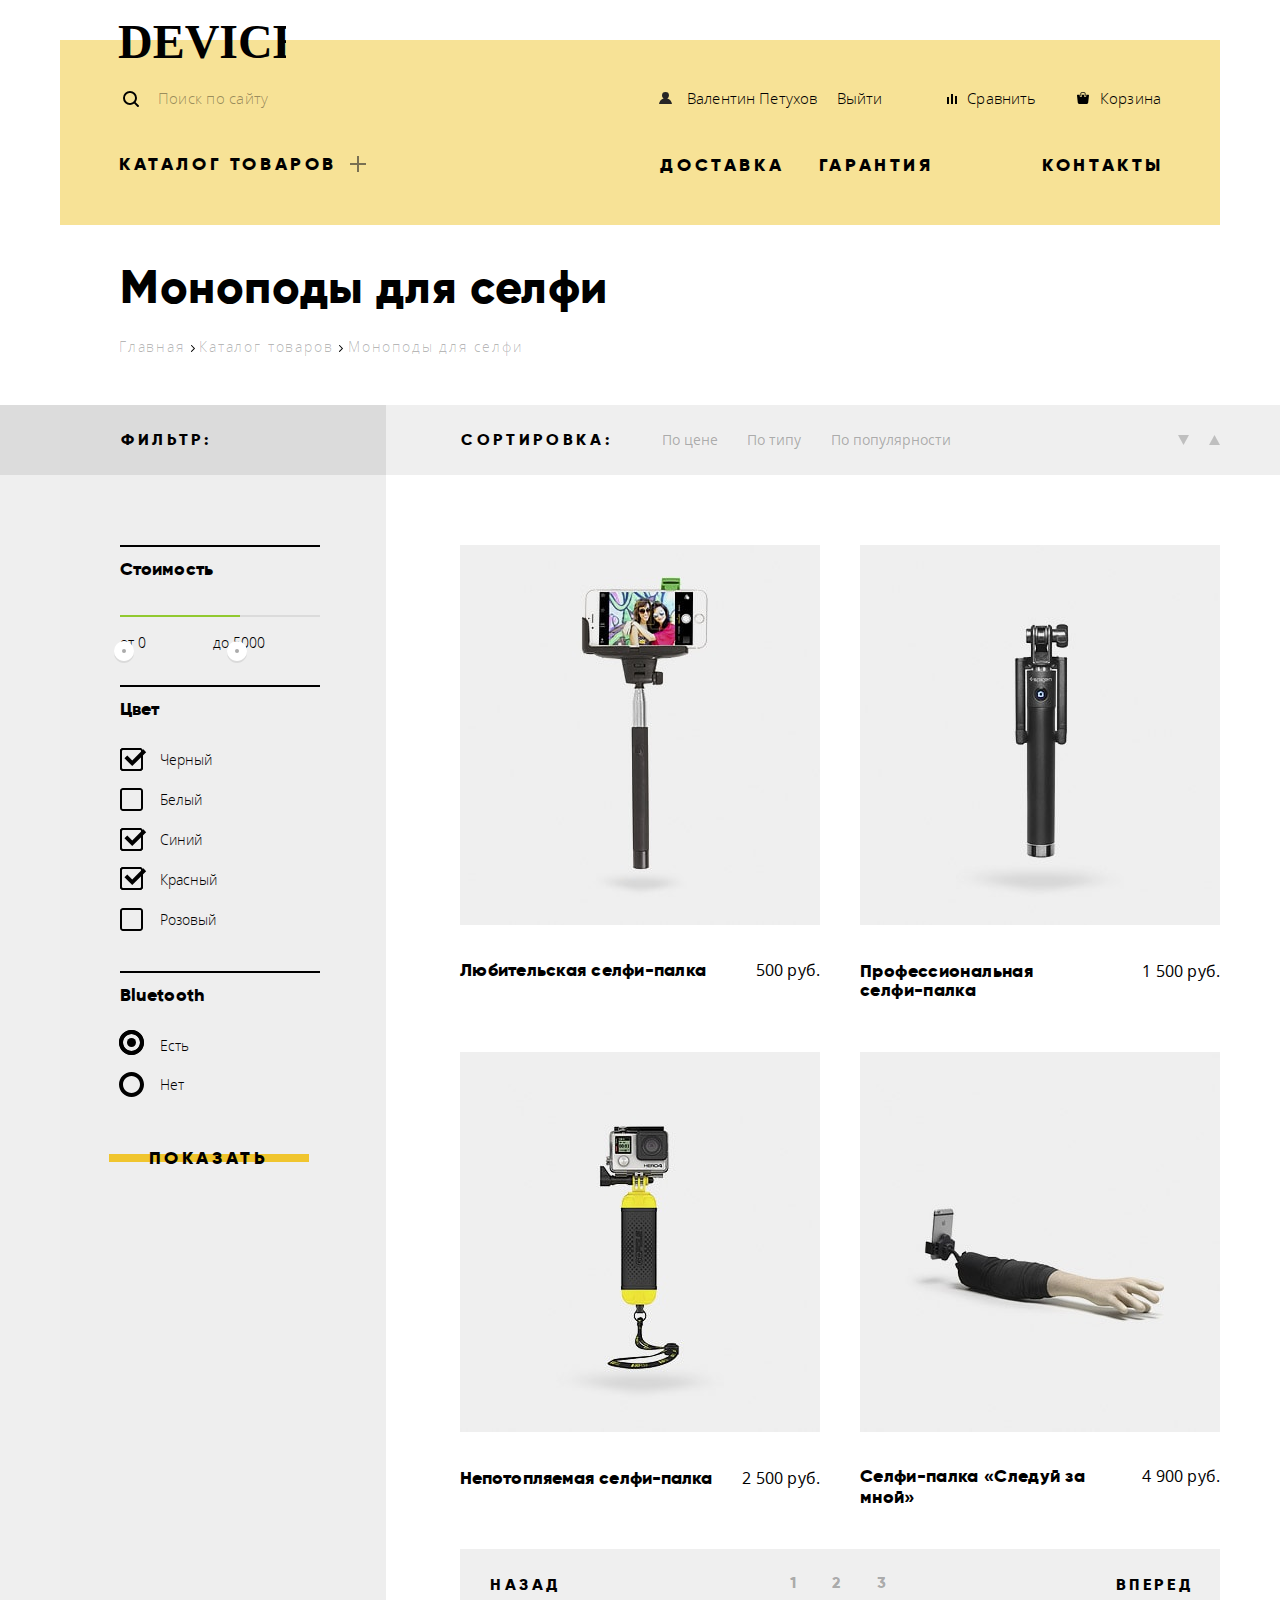
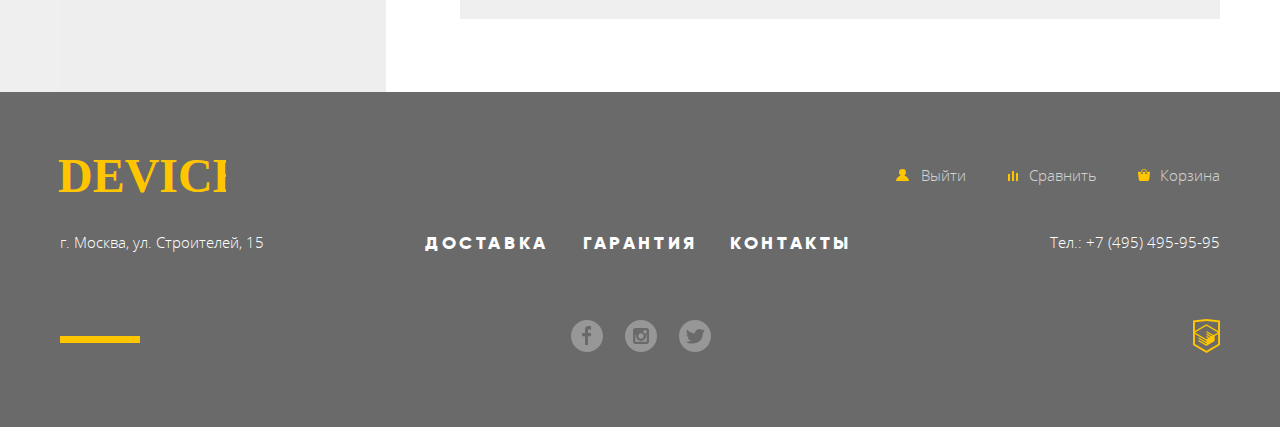
==== commit b0f36523: "1" ====
--- a/catalog.html
+++ b/catalog.html
@@ -5,7 +5,7 @@
     <meta charset="utf-8">
     <title>HTML Academy: Девайс</title>
     <link rel="stylesheet" href="css/normalize.css">
-    <link rel="stylesheet" href="css/style.css">
+    <link rel="stylesheet" href="css/style-min.css">
 </head>
 
 <body>
@@ -66,7 +66,7 @@
         </div>
 
     </header>
-    <main>
+    <main class="main-catalog">
         <section class="page-catalog">
             <header class="page-catalog-header">
                 <h1>Моноподы для селфи</h1>
@@ -160,7 +160,7 @@
                     </header>
                     <div class="grid-of-goods">
                         <div class="item item1">
-                            <img src="img/item-1.jpg" alt="Любительская селфи-палка">
+                            <img src="img/item-1.jpg" alt="Любительская селфи-палка" width="360" height="380">
                             <div class="menu-hover">
                                 <ul>
                                     <li><a href="#" class="btn-style"><span>В корзину</span></a></li>
@@ -173,7 +173,7 @@
                             </div>
                         </div>
                         <div class="item item2">
-                            <img src="img/item-2.jpg" alt="Профессиональная селфи-палка">
+                            <img src="img/item-2.jpg" alt="Профессиональная селфи-палка" width="360" height="380">
                             <div class="menu-hover">
                                 <ul>
                                     <li><a href="#" class="btn-style"><span>В корзину</span></a></li>
@@ -186,7 +186,7 @@
                             </div>
                         </div>
                         <div class="item item3">
-                            <img src="img/item-3.jpg" alt="непотопляемая селфи-палка">
+                            <img src="img/item-3.jpg" alt="непотопляемая селфи-палка" width="360" height="380">
                             <div class="menu-hover">
                                 <ul>
                                     <li><a href="#" class="btn-style"><span>В корзину</span></a></li>
@@ -199,7 +199,7 @@
                             </div>
                         </div>
                         <div class="item item4 grid-item--new">
-                            <img src="img/item-4.jpg" alt="Селфи-палка «Следуй за мной»">
+                            <img src="img/item-4.jpg" alt="Селфи-палка «Следуй за мной»" width="360" height="380">
                             <div class="menu-hover">
                                 <ul>
                                     <li><a href="#" class="btn-style"><span>В корзину</span></a></li>
--- a/css/style-min.css
+++ b/css/style-min.css
@@ -0,0 +1 @@
+@font-face{font-family:"Gilroy";font-weight:700;font-style:normal;src:local("Gilroy-ExtraBold"),local("Gilroy-ExtraBold"),url(../fonts/gilroyextrabold.woff) format("woff"),url(../fonts/gilroyextrabold.woff2) format("woff2")}@font-face{font-family:"Gilroy";font-weight:300;font-style:normal;src:local("Gilroy-Light"),local("Gilroy-Light"),url(../fonts/gilroylight.woff) format("woff"),url(../fonts/gilroylight.woff2) format("woff2")}@font-face{font-family:"OpenSans";font-weight:400;font-style:normal;src:local("Open Sans"),local("OpenSans"),url(../fonts/opensans.woff) format("woff"),url(../fonts/opensans.woff2) format("woff2")}@font-face{font-family:"OpenSans";font-weight:300;font-style:normal;src:local("Open Sans Light"),local("OpenSans-Light"),url(../fonts/opensanslight.woff) format("woff"),url(../fonts/opensanslight.woff2) format("woff2")}a,body{color:#000}body{margin:0;padding:0;font-family:"OpenSans","Tahoma",sans-serif;display:flex;flex-direction:column;align-content:center;min-width:1160px}a{text-decoration:none}html{box-sizing:border-box}*,::after,::before{box-sizing:inherit}h1,h2,h3,h4,h5,h6,th{font-family:"Gilroy","Arial Black",sans-serif}.visually-hidden{position:absolute;clip:rect(0 0 0 0);width:1px;height:1px;margin:-1px}.page-header{justify-content:space-around;position:relative}.page-footer,.page-header,.page-main{display:flex;min-width:1160px}.page-main{flex-direction:column}.page-footer{justify-content:space-around;background-color:#6a6a6a;overflow:hidden}.container-header{display:flex;padding:54px 57px 163px 59px;margin-top:40px;height:299px;background-color:#f7e296}.container-catalog-header,.container-footer,.container-header{position:relative;flex-direction:column;min-width:1160px}.container-catalog-header{display:flex;margin-top:40px;background-color:#f7e296;padding:54px 57px 0 59px;height:185px}.container-footer{height:323px;padding:70px 0 47px}.catalog-container-footer,.container-footer,.header-top{display:flex;justify-content:space-between}.catalog-container-footer{position:relative;flex-direction:column;min-width:1160px;height:335px;padding:75px 0 50px}.catalog-container-footer .footer-bottom{height:74px}.catalog-container-footer .footer-middle p{padding-bottom:2px}.header-top{margin-bottom:11px;letter-spacing:.02em;margin-top:-4px}.search input{border:0;background-color:inherit;margin-left:19px;margin-top:3px;position:relative;letter-spacing:.016em}.servic-interface li:nth-child(1){justify-content:space-between}.plus{position:relative;left:4px;top:2px;opacity:.6;z-index:11}.header-bottom,.user-interface{display:flex;justify-content:space-between}.header-bottom{text-transform:uppercase;letter-spacing:.2em}.user-interface{width:494px;letter-spacing:.01em;position:relative}.user-interface li:nth-of-type(1){width:280px;padding-left:18px}.user-interface li:nth-of-type(2){width:120px;padding-left:22px}.user-interface li:nth-of-type(3){width:100px;padding-left:36px}.user{margin-right:15px}.column-1 li:hover,.column-2 li:hover,.column-3 li:hover,.header-top li:hover,.logo-header-hover:hover,.servic-interface li:hover,a.catalog-first-item:hover{opacity:.6}.btn-style:active span,.column-1 li:active,.column-2 li:active,.column-3 li:active,.header-top li:active,.logo-header-hover:active,.servic-interface li:active,a.catalog-first-item:active{opacity:.3}.pixelperfect img{display:block;position:relative;right:3px}.user::before{content:url(../img/user.svg);position:absolute;left:-10px}.cart::before,.compare::before{content:url(../img/cart.svg);position:absolute;right:74px}.compare::before{content:url(../img/compare.svg);right:206px}.servic-interface{text-transform:uppercase;max-width:670px}.servic-interface li:first-child{margin-right:26px}.servic-interface li:nth-child(2){margin-right:100px}.servic-interface li:nth-child(3){margin-right:-1px}.btn-style{display:flex;align-items:center;justify-content:center;font-family:"Gilroy","Arial",sans-serif;font-weight:700;font-style:normal;font-size:18px;text-transform:uppercase;width:220px;height:40px;margin-top:36px;margin-bottom:45px;padding-left:5px;letter-spacing:.2em;background-image:linear-gradient(transparent 40%,#f0c52e 40%,#f0c52e 60%,transparent 60%);text-align:center}.btn-style:hover{background-image:linear-gradient(transparent 0%,#f0c52e 0%,#f0c52e 100%,transparent 100%)}.catalog-logo-header,.logo-header{position:absolute;left:58px;top:-30px}.catalog-logo-header{top:-27px}.footer-top,.header-top ul{margin:0;padding:0}.footer-top li,.header-top li,.servic-interface li{display:inline-block;vertical-align:middle}.footer-top,.header-top input,.header-top ul{font-family:"OpenSans","Tahoma",sans-serif;font-weight:300;font-style:normal;font-size:15px}.footer-middle:not(p),.header-bottom{font-family:"Gilroy","Arial",sans-serif;font-weight:700;font-style:normal;font-size:18px}.catalog,.catalog-navigation-hidden ul,.catalog2-navigation-hidden ul,.footer-middle ul,.footer-top ul,.servic-interface{margin:0;padding:0;list-style:none}.brands li,.brands ul,.social-buttons{padding:0;list-style:none}.brands li,.brands ul{margin:0}.catalog-navigation-hidden,.catalog2-navigation-hidden{font-family:"OpenSans";font-weight:300;font-style:normal;font-size:15px;display:none;flex-direction:row;align-content:flex-start;position:absolute;left:0;bottom:0;width:1160px;height:167px;padding-left:60px;padding-top:41px;text-transform:none;line-height:36px;letter-spacing:.015em}.catalog2-navigation-hidden{bottom:-113px}.catalog:hover .catalog-navigation-hidden,.catalog:hover .catalog2-navigation-hidden{display:flex;background-color:#f7e296;z-index:2}.slider-col-2 p:first-of-type,.slider-col-2 p:nth-of-type(2){font-family:"Gilroy","Arial",sans-serif;font-weight:700;font-style:normal;font-size:47px;line-height:0}.slider-col-2 p:first-of-type{margin-top:63px;letter-spacing:.017em}.slider-col-2 p:nth-of-type(2){margin-top:9.4px;letter-spacing:.01em}.promo-sliders p:nth-of-type(3),.promo-sliders p:nth-of-type(4){font-family:"OpenSans";font-weight:300;font-style:normal;font-size:15px;line-height:15px}.promo-sliders p:nth-of-type(3){margin-top:7px;margin-bottom:0;letter-spacing:.01em}.promo-sliders p:nth-of-type(4){letter-spacing:-.03px}.slider-number{font-family:"Gilroy","Arial",sans-serif;font-weight:700;font-style:normal;font-size:179.2px;color:#fff;position:absolute;right:49px;top:-26px}.brands,.info,.popular,.promo-sliders{min-width:1160px;margin:0 auto}.brands-list,.footer-service-interface,.popular-item2-list,.social-buttons{flex-wrap:wrap}.slide-1-table{margin-top:-7px;width:428px;height:89px;border-collapse:collapse}.slide-1-table th{font-family:"Gilroy","Arial",sans-serif;font-weight:400;font-style:normal;font-size:36px;height:58px}.slide-1-table td{font-family:"OpenSans";font-weight:300;font-style:normal;font-size:13px;height:30px;padding-top:10px}.slide-1-table td:nth-child(1){text-align:left}.slide-1-table td:nth-child(2){text-align:right}.slide-1-table td:nth-child(3){text-align:center;padding-left:12px}.slide-1-table th:first-child{text-align:left;vertical-align:bottom}.slide-1-table th:nth-child(2){width:94px}.slide-1-table th:nth-child(2),.slide-1-table th:nth-child(3){text-align:right;vertical-align:bottom}.info h2,.popular li,.services-slider h2,.services-slider-controls{font-family:"Gilroy","Arial",sans-serif;font-weight:700;font-style:normal;font-size:18px}.info h2,.services-slider h2{font-size:47px}.breadcrumbs,.footer-middle p,.info p,.services-slider p{font-family:"OpenSans";font-weight:300;font-style:normal;font-size:15px}.footer-middle li,.popular li{display:inline-block;vertical-align:middle}.info li{list-style:none;font-family:"Gilroy","Arial",sans-serif;font-weight:700;font-style:normal;font-size:18px;line-height:40px}.breadcrumbs{font-size:14px;margin:0;padding:0}.breadcrumbs li{display:inline-block;vertical-align:middle}.breadcrumbs a,.breadcrumbs li,.goods-header-list a{color:rgba(0,0,0,.3)}.breadcrumbs a:first-child:hover,.breadcrumbs a:nth-of-type(2):hover{color:rgba(0,0,0,.6)}.breadcrumbs a:first-child:active,.breadcrumbs a:nth-of-type(2):active{color:rgba(0,0,0,.1)}main h1{font-size:47px}.filter legend{list-style:none;font-family:"Gilroy","Arial",sans-serif;font-weight:700;font-style:normal;font-size:18px}.filter h2{font-size:16px}.filter:not(legend):not(.filter-slide){font-family:"OpenSans";font-weight:300;font-style:normal;font-size:14px}.goods-footer ul,.goods-header h3,.goods-header ul{font-family:"Gilroy","Arial",sans-serif;font-weight:700;font-style:normal;font-size:16px}.goods-header ul{font-family:"OpenSans";font-weight:400;font-size:14px;list-style:none;margin:0;padding:0}.goods-footer li,.goods-header li,.item p{display:inline-block;vertical-align:middle}.goods-header-list a:hover{color:rgba(0,0,0,.6)}.goods-header-list a:active{color:#000}.icon-down,.icon-up{fill:rgba(0,0,0,.2)}.icon-down:hover,.icon-up:hover{fill:rgba(0,0,0,.4)}.icon-down:active,.icon-up:active{fill:#000}.item p{font-family:"Gilroy","Arial",sans-serif;font-weight:700;font-style:normal;font-size:18px;max-width:290px;word-wrap:break-word}.menu-hover li:last-child{font-family:"OpenSans";font-weight:300;font-style:normal;font-size:13px}.column{margin-right:58px}.column:nth-child(2){margin-right:65px}.search-style input[type=search]::-webkit-input-placeholder{color:rgba(0,0,0,.4)}.search-style input[type=search]:-ms-input-placeholder,.search-style input[type=search]::-ms-input-placeholder{color:rgba(0,0,0,.4)}.search-style input[type=search]::placeholder{color:rgba(0,0,0,.4)}.search-style{position:relative}.search-style:focus-within input[type=submit]{display:block}.search-style::after{content:url(../img/search.svg);position:absolute;left:4px;top:1px}.search-style input[type=search]:hover::placeholder{color:rgba(0,0,0,.6)}.search-style input[type=search]:focus::placeholder{color:rgba(0,0,0,.9)}.search-style input[type=search]:focus{outline-color:transparent;border-bottom:2px solid #000;border-top:2px solid transparent}.search-style input[type=search]{display:inline-block;vertical-align:middle;width:358px;height:50px;position:relative;left:-20px;top:-20px;padding-left:40px;background-color:#f7e296}.search-style input[type=submit]{display:none;position:absolute;left:337px;top:-19px;height:49px;width:85px;border:2px solid #000;background-color:#f7e296}.search-style input[type=submit]:hover{background-color:#000;color:#fff}.search-style input[type=submit]:active{color:#6a6a6a}.search-style input[type=search]:focus~input[type=submit],.search-style input[type=submit]:active{display:inline-block;vertical-align:middle}.logo-footer,.user-footer svg{position:absolute;left:-2px;top:55px}.cart-footer:hover svg,.catalog-container-footer .logo-footer:hover,.compare-footer:hover svg,.copyright:hover,.filter-bluetooth-item1:hover::after,.filter-bluetooth-item1:hover::before,.filter-bluetooth-item2:hover::after,.filter-bluetooth-item2:hover::before,.filter-color-item1:hover::after,.filter-color-item1:hover::before,.filter-color-item2:hover::after,.filter-color-item2:hover::before,.filter-color-item3:hover::after,.filter-color-item3:hover::before,.filter-color-item4:hover::after,.filter-color-item4:hover::before,.filter-color-item5:hover::after,.filter-color-item5:hover::before,.footer-service-interface li:hover,.user-footer:hover svg{opacity:.6}.catalog-container-footer .logo-footer:active{opacity:.3}.footer-top{align-self:flex-end}.footer-user-interface{display:flex;position:relative;justify-content:space-between;width:299px}.user-footer svg{left:-25px;top:2px}.compare-footer svg{position:absolute;left:87px;top:4px}.cart-footer svg{position:absolute;right:70px;top:2px}.cart-footer span,.compare-footer span,.user-footer span{opacity:.7}.cart-footer:hover span,.compare-footer:hover span,.social-buttons a:hover,.user-footer:hover span{opacity:1}.about-us.btn-style:active span,.cart-footer:active span,.cart-footer:active svg,.compare-footer:active span,.compare-footer:active svg,.contacts.btn-style:active span,.copyright:active,.footer-service-interface li:active,.popular-item1-hover:active img,.popular-item2-hover:active img,.popular-item3-hover:active img,.popular-item4-hover:active img,.popular-item5-hover:active img,.popular-item6-hover:active img,.social-buttons a,.user-footer:active span,.user-footer:active svg{opacity:.3}.footer-middle{align-items:center}.footer-bottom,.footer-middle,.footer-service-interface{display:flex;justify-content:space-between}.footer-service-interface{width:410px;text-transform:uppercase;letter-spacing:.2em}.footer-service-interface li:first-child{margin-left:-27px}.footer-service-interface li:nth-child(2){margin-left:2px}.footer-service-interface li:nth-child(3){margin-right:10px}.social-buttons{display:flex;justify-content:space-between;width:140px;margin:17px 0 0 -52px}.social-buttons a:active{opacity:.1}.page-footer a,.page-footer p{color:#fff}.footer-decor{width:80px;border-bottom:7px solid #ffc600;align-self:center}.promo-sliders{position:relative;width:1160px}#btn-1:focus~.slider-controls label[for=btn-1],#btn-2:focus~.slider-controls label[for=btn-2],#btn-3:focus~.slider-controls label[for=btn-3],#btn-4:focus~.services-slider-controls label[for=btn-4],#btn-5:focus~.services-slider-controls label[for=btn-5],#btn-6:focus~.services-slider-controls label[for=btn-6]{opacity:.5}.slider-controls label{display:inline-block;vertical-align:middle;width:10px;height:10px;border-radius:50%;box-shadow:0 0 2px 0 #050505;margin:0 10px;cursor:pointer;border-color:#050505;background-image:url(../img/slider-button-empty.svg);background-size:100%;background-repeat:no-repeat;background-position:50% 50%}.slider-controls{position:absolute;right:73px;top:212px;z-index:10}#btn-1:checked~.slider-controls label[for=btn-1],#btn-2:checked~.slider-controls label[for=btn-2],#btn-3:checked~.slider-controls label[for=btn-3]{background-image:url(../img/slider-button.svg);background-position:50% 50%;background-size:10px}#btn-1:checked~.slider-inner .slider-sliders{transform:translate(0);transition:.7s}#btn-2:checked~.slider-inner .slider-sliders{transform:translate(-1160px);transition:.7s}#btn-3:checked~.slider-inner .slider-sliders{transform:translate(-2320px);transition:.7s}#btn-4:checked~.services-slider-controls label[for=btn-4],#btn-5:checked~.services-slider-controls label[for=btn-5],#btn-6:checked~.services-slider-controls label[for=btn-6]{width:101%;justify-content:flex-start;padding-left:20.5px;background-image:linear-gradient(#000 0%,#000 100%);color:#fff}#btn-4:checked~.services-slider-inner .services-slider-sliders{transform:translate(0);transition:.7s}#btn-5:checked~.services-slider-inner .services-slider-sliders{transform:translate(-876px);transition:.7s}#btn-6:checked~.services-slider-inner .services-slider-sliders{transform:translate(-1752px);transition:.7s}.slider-sliders{width:300%;min-height:486px}.slider,.slider-inner{width:1160px;min-height:486px}.slider-inner{overflow:hidden;margin-top:-111px}.slider{display:flex;justify-content:space-around;float:left}.slider-2 p:first-of-type{width:270px;line-height:50px;margin:40px 0}.slider-2 p:nth-of-type(2){margin-bottom:10px}.slider-col-1{width:580px;padding-left:90px}.slider-col-2{position:relative;width:580px;display:flex;flex-direction:column;justify-content:flex-start;padding-left:20px;padding-top:37px}.promo-decor{width:100px;border-bottom:7px solid #fff}.popular{display:flex;justify-content:space-around;width:1160px;min-height:287px;margin-top:86px}.popular-item{display:flex;justify-content:center;align-items:center;width:160px;height:160px;background-color:#f7e296;margin-bottom:35px}.popular ul{display:flex;justify-content:space-between;width:1160px;flex-shrink:0;padding-left:0}.popular li{cursor:pointer}.popular h3{width:160px;font-size:18px;line-height:21px;letter-spacing:.03em}.popular-item1-hover:hover .popular-item-1,.popular-item2-hover:hover .popular-item-2,.popular-item3-hover:hover .popular-item-3,.popular-item4-hover:hover .popular-item-4,.popular-item5-hover:hover .popular-item-5,.popular-item6-hover:hover .popular-item-6{background-color:#f0c52e}.popular-item-2 img{margin-bottom:-39px;margin-left:3px}.popular-item-2+h3{width:117px;letter-spacing:.023em}.popular-item-3 img{margin-left:10px;margin-top:3px}.item1 span,.item2 span,.item3 span,.item4 span,.popular-item-3+h3{letter-spacing:.01em}.popular-item-4 img{margin-top:5px;margin-left:4px}.popular-item-4+h3{letter-spacing:.09px;white-space:nowrap}.popular-item-5 img{margin-left:8px;margin-top:3px}.popular-item-5+h3{letter-spacing:.21px}.popular-item-6 img{margin-top:7px;margin-right:1px}.popular-item-6+h3{letter-spacing:.009em}.services{min-height:288px;background-color:#e5e5e5;margin-top:150px}.container-services{display:flex;width:1160px;height:288px;margin:0 auto}.services-slider-controls{display:flex;flex-direction:column;width:289px;height:319px;border-right:7px solid #000;margin-top:-99px}.services-slider-sliders{margin-top:-99px;width:2728px}.services-slider-sliders::after{display:block;content:"";clear:both}.services-slider{width:876px;min-height:319px;display:inline-block;vertical-align:middle;float:left;position:relative;z-index:1}.services-slider-inner{width:890px;min-height:319px;overflow:hidden;position:relative;bottom:30px}.services-slider-controls label{margin-top:-20px;margin-left:-1px}.services-slider-controls label:nth-child(1){margin-top:80px}.services-slider{padding:60px 0 0 72px}.services-slider h2{letter-spacing:.021em;margin-bottom:33px}.col{margin-left:45px;margin-top:31px}.col p{line-height:9px;letter-spacing:.3px}.col p:first-of-type{letter-spacing:.2px;line-height:22px}.col p:last-of-type{line-height:20px;letter-spacing:.2px}.services-slider img{position:absolute;top:115px;right:66px}.btn-label{width:160px;cursor:pointer}.btn-label:nth-child(1):active,.btn-label:nth-child(2):active,.btn-label:nth-child(3):active{width:101%;justify-content:flex-start;padding-left:20.5px;background-image:linear-gradient(#000 0%,#000 100%);color:#fff;transition:.5s}.btn-label:nth-child(2):active,.btn-label:nth-child(3):active{padding-left:25.5px}.btn-label:nth-child(3):active{padding-left:39px}.brands{padding-top:95px;padding-right:2px;width:1160px}.brands-list,.info{display:flex;justify-content:space-between;margin-top:30px}.brands-list li{filter:grayscale(100%);opacity:.3}.brands-list li:hover{filter:grayscale(0%);opacity:1;transition:.5s}.info{width:1160px;margin-top:100px;position:relative;margin-bottom:37px}.info-decor{width:80px;border-bottom:7px solid #000;align-self:center;position:absolute;top:-10px}.about-us p:first-of-type{line-height:30px;letter-spacing:.1px}.about-us p:nth-of-type(2){margin-top:32px;line-height:30px;letter-spacing:.1px}.about-us ul:first-of-type{margin-top:65px;padding-left:35px}.about-us li{font-size:16px;letter-spacing:.2px;list-style:circle}.about-us .btn-style{width:260px;margin-top:54px}.contacts h2{margin-bottom:47px}.contacts p:first-of-type{letter-spacing:.1px}.contacts p:nth-of-type(2){line-height:13px;letter-spacing:.1px}.contacts img{margin-top:31px}.contacts .btn-style{width:260px;margin-top:67px}.slider-2 p:nth-of-type(2){font-family:"OpenSans";font-weight:300;font-style:normal;line-height:15px;font-size:15px}.slider-3 p:nth-of-type(1){line-height:50px;margin-top:36px;margin-bottom:30px;position:relative}.slider-3 p:nth-of-type(2){font-family:"OpenSans";font-weight:300;font-style:normal;line-height:15px;font-size:15px;margin-bottom:5px}.slider-3 p:nth-of-type(3){margin-bottom:55px}.slider-3 .btn-style{margin:0}.slide-3-table{border-collapse:collapse;width:280px;height:80px;margin-top:35px;font-size:13px}.slide-3-table td:nth-of-type(2),.slide-3-table th:nth-of-type(2){text-align:left}.slider3-col-1{margin-top:70px;margin-left:30px}.page-catalog{display:flex;flex-direction:column;min-width:1160px}.page-catalog-header{padding:4px 0 0 60px;letter-spacing:.038em;width:1160px;margin:0 auto}.page-catalog-header ul{margin-top:-8px;margin-left:-1px}.page-catalog-header li{letter-spacing:.13em}.container-catalog-main{display:flex;min-width:1160px;margin-top:50px}.filter{display:flex;flex-direction:column;min-width:326px;background-color:#eee}.left,.right{width:100%;background-image:linear-gradient(#dcdcdc 0,#dcdcdc 70px,#efefef 70px,#efefef 100%)}.right{background-image:linear-gradient(#efefef 0,#efefef 70px,transparent 70px,transparent 100%)}.goods{display:flex;flex-direction:column;min-width:834px}.filter h2{text-transform:uppercase;letter-spacing:.23em;line-height:70px;background-color:#dbdbdb;margin:0;padding-left:61px}.goods-header,.goods-header ul{display:flex;justify-content:space-between}.goods-header{background-color:#efefef;height:70px;min-width:834px;margin-bottom:70px;align-items:center;padding-left:75px}.goods-header ul{width:100%;padding-left:50px}.goods-header li:nth-of-type(1){flex-grow:32}.goods-header li:nth-of-type(2){flex-grow:35}.goods-header li:nth-of-type(3){flex-grow:257}.goods-header li:nth-of-type(4){flex-grow:23}.goods-header li:nth-of-type(5){flex-grow:0}.goods-header h2{font-size:16px;text-transform:uppercase;letter-spacing:.23em}.grid-of-goods{display:flex;flex-wrap:wrap;justify-content:space-between}.grid-of-goods .item:first-child{margin-left:74px;margin-bottom:34px}.grid-of-goods .item:nth-child(2){margin-bottom:34px}.grid-of-goods .item:nth-child(3){margin-left:74px}.item{position:relative}.item div:nth-of-type(2){display:flex;justify-content:space-between;align-items:center;margin-top:15px}.item1 p{letter-spacing:.014em;line-height:16px}.item2 p{width:200px;letter-spacing:.021em;line-height:19px}.item3{letter-spacing:.006em}.item4 p{width:230px;letter-spacing:.018em;margin-top:16px}.item2 div:nth-of-type(2),.item4 div:nth-of-type(2){align-items:baseline}.item:hover .menu-hover{display:flex}.item:hover img{opacity:.7}.menu-hover li:nth-child(2) a{color:rgba(0,0,0,.5)}.menu-hover li:nth-child(2) a:hover{color:#000}.menu-hover li:nth-child(2) a:active{color:rgba(0,0,0,.2)}.menu-hover{display:none;width:360px;height:380px;position:absolute;top:0;text-align:center;padding-top:118px;padding-left:37px}.menu-hover .btn-style{width:202px;margin-bottom:17px}.menu-hover .btn-style span{letter-spacing:.2em}.menu-hover ul{list-style:none}.filter input[type=submit],.filter-bluetooth-selection,.filter-color-selection,.filter-slider{margin-left:49px;width:200px}.filter-slider{border:0;height:140px;position:relative;margin-top:70px}.filter-bluetooth-selection legend,.filter-color-selection legend,.filter-slider legend{border-top:2px solid;width:200px;padding-top:12px;letter-spacing:.2px}.filter-price-slider p{display:flex;justify-content:space-between;width:145px;margin-top:50px}.filter-price-slider div:first-child{position:absolute;top:61px;left:5px;z-index:1}.filter-price-slider div:nth-of-type(3){position:absolute;top:61px;left:118px}.filter-price-slider div:nth-of-type(2){position:absolute;bottom:68px;background-image:linear-gradient(90deg,#91c92f 120px,#dbdbdb 120px);width:200px;height:2px}.filter-bluetooth-selection,.filter-color-selection{border:0}.filter-bluetooth-selection ul,.filter-color-selection-list{list-style:none}.filter-color-selection-list{width:200px;height:176px;display:flex;flex-direction:column;justify-content:space-between;margin-top:27px;position:relative;margin-bottom:34px}.filter-bluetooth-selection-list label,.filter-color-selection-list label{cursor:pointer}.filter-color-item1::before,.filter-color-item2::before{content:url(../img/checkbox-off.svg);position:absolute;left:0;top:-4px}.filter-color-item2::before{top:36px}.filter-color-item3::before,.filter-color-item4::before,.filter-color-item5::before{content:url(../img/checkbox-off.svg);position:absolute;left:0;top:76px}.filter-color-item4::before,.filter-color-item5::before{top:115px}.filter-color-item5::before{top:156px;z-index:1}#black:checked+label::after,#white:checked+label::after{content:url(../img/checkbox-on.svg);position:absolute;left:0;top:-4px}#white:checked+label::after{top:36px}#blue:checked+label::after,#pink:checked+label::after,#red:checked+label::after{content:url(../img/checkbox-on.svg);position:absolute;left:0;top:76px}#pink:checked+label::after,#red:checked+label::after{top:115px}#pink:checked+label::after{top:156px}.filter-bluetooth-selection-list{margin-top:20px;padding-top:8px;height:63px;display:flex;flex-direction:column;justify-content:space-between;margin-bottom:0;position:relative}.filter-bluetooth-item1::before,.filter-bluetooth-item2::before{content:url(../img/radio-off.svg);position:absolute;left:-1px;top:0}.filter-bluetooth-item2::before{top:42px}#no:checked+label::after,#yes:checked+label::after{content:url(../img/radio-on.svg);position:absolute;left:-1px;top:0}#no:checked+label::after{top:42px}.filter-bluetooth-selection+input[type=submit]{border:0;background-color:inherit}.goods-footer,.goods-footer-list{display:flex;justify-content:space-between;padding:0}.goods-footer{align-items:center;width:760px;height:70px;background-color:#efefef;margin:23px 0 73px 74px;text-transform:uppercase;letter-spacing:.22em}.goods-footer-list{min-width:100px;cursor:pointer}.goods-footer span:first-of-type,.goods-footer span:last-of-type{display:flex;justify-content:center;align-items:center;width:120px;height:70px;font-family:"Gilroy","Arial",sans-serif;font-weight:700;font-style:normal;font-size:16px}.goods-footer span:first-of-type{padding-top:3px;padding-left:11px}.goods-footer span:last-of-type{padding-top:3px;padding-right:11px}.goods-footer span:first-of-type:hover,.goods-footer span:last-of-type:hover{background-color:#d9d9d9;cursor:pointer}.goods-footer span:first-of-type:active,.goods-footer span:last-of-type:active{color:rgba(0,0,0,.3)}.goods-footer-list li:nth-child(1) a,.goods-footer-list li:nth-child(2) a,.goods-footer-list li:nth-child(3) a{color:rgba(0,0,0,.3)}.goods-footer-list li:nth-child(1) a:hover,.goods-footer-list li:nth-child(2) a:hover,.goods-footer-list li:nth-child(3) a:hover{color:rgba(0,0,0,.6)}.goods-footer-list li:nth-child(1) a:active,.goods-footer-list li:nth-child(2) a:active,.goods-footer-list li:nth-child(3) a:active{color:#000}.write-us{position:fixed;left:50%;top:50%;transform:translate(-50%,-50%);width:960px;height:580px;padding:100px;background-color:#fff;z-index:100;font-family:"Gilroy","Arial",sans-serif;font-weight:700;font-style:normal;font-size:18px;display:flex;flex-direction:column;box-shadow:5px 1px 50px rgba(0,0,0,.3);display:none}.write-us-show{display:block}.write-us-close{display:none}.write-us input[placeholder],.write-us textarea{font-family:"OpenSans";font-weight:400;font-style:normal;font-size:14px}.write-us input[placeholder]:hover,.write-us textarea:hover{opacity:.4}.write-us input[placeholder]:active,.write-us input[placeholder]:focus,.write-us textarea:active,.write-us textarea:focus{outline:3px solid #f7e296}.write-us input[placeholder]:focus,.write-us textarea:focus{background-color:#fff;opacity:1}.write-us textarea{padding:20px;background-color:#e5e5e5;border:0;width:770px;height:156px;margin-top:13px;resize:none;opacity:.5}.write-us input:first-child{width:360px;height:50px;background-color:#e5e5e5;border:0;padding-left:20px;margin-top:13px;margin-bottom:40px;opacity:.5}.write-us div{display:flex;width:760px}.write-us-item{margin-right:50px}.write-us input[type=submit]{margin-top:50px;background-color:#fff;border:0}.modal-close,.modal-close-map{position:absolute;right:22px;top:22px;opacity:.5}.modal-close-map:hover,.modal-close:hover{opacity:1}.modal-close-map:active,.modal-close:active{opacity:.3}.map{position:fixed;left:50%;top:50%;transform:translate(-50%,-50%);width:960px;height:559px;box-shadow:0 0 10px rgba(0,0,0,.3);z-index:100;display:none}.map-show{display:block}.main-catalog{overflow:hidden}.container-catalog-main{position:relative;margin-left:auto;margin-right:auto;max-width:1160px}.left,.right{position:absolute;height:100%;top:0}.left{right:100%}.right{left:100%}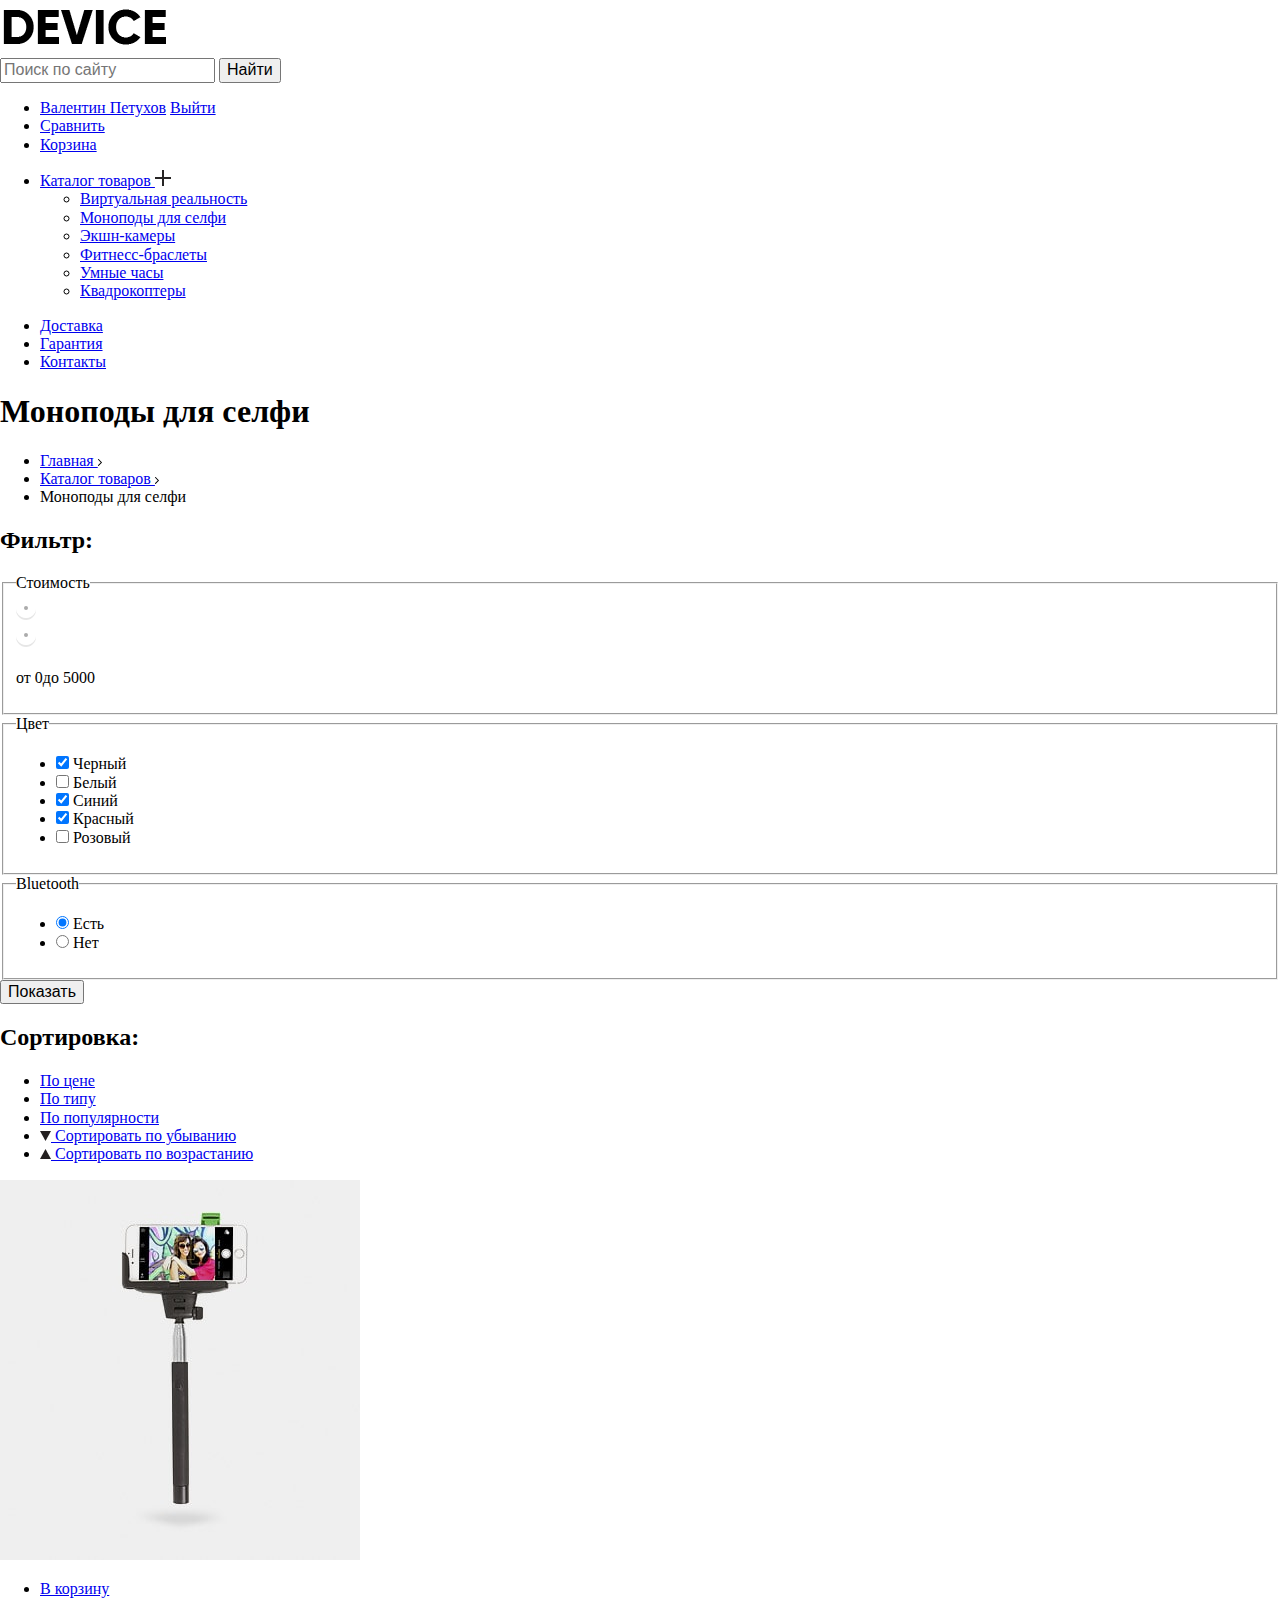
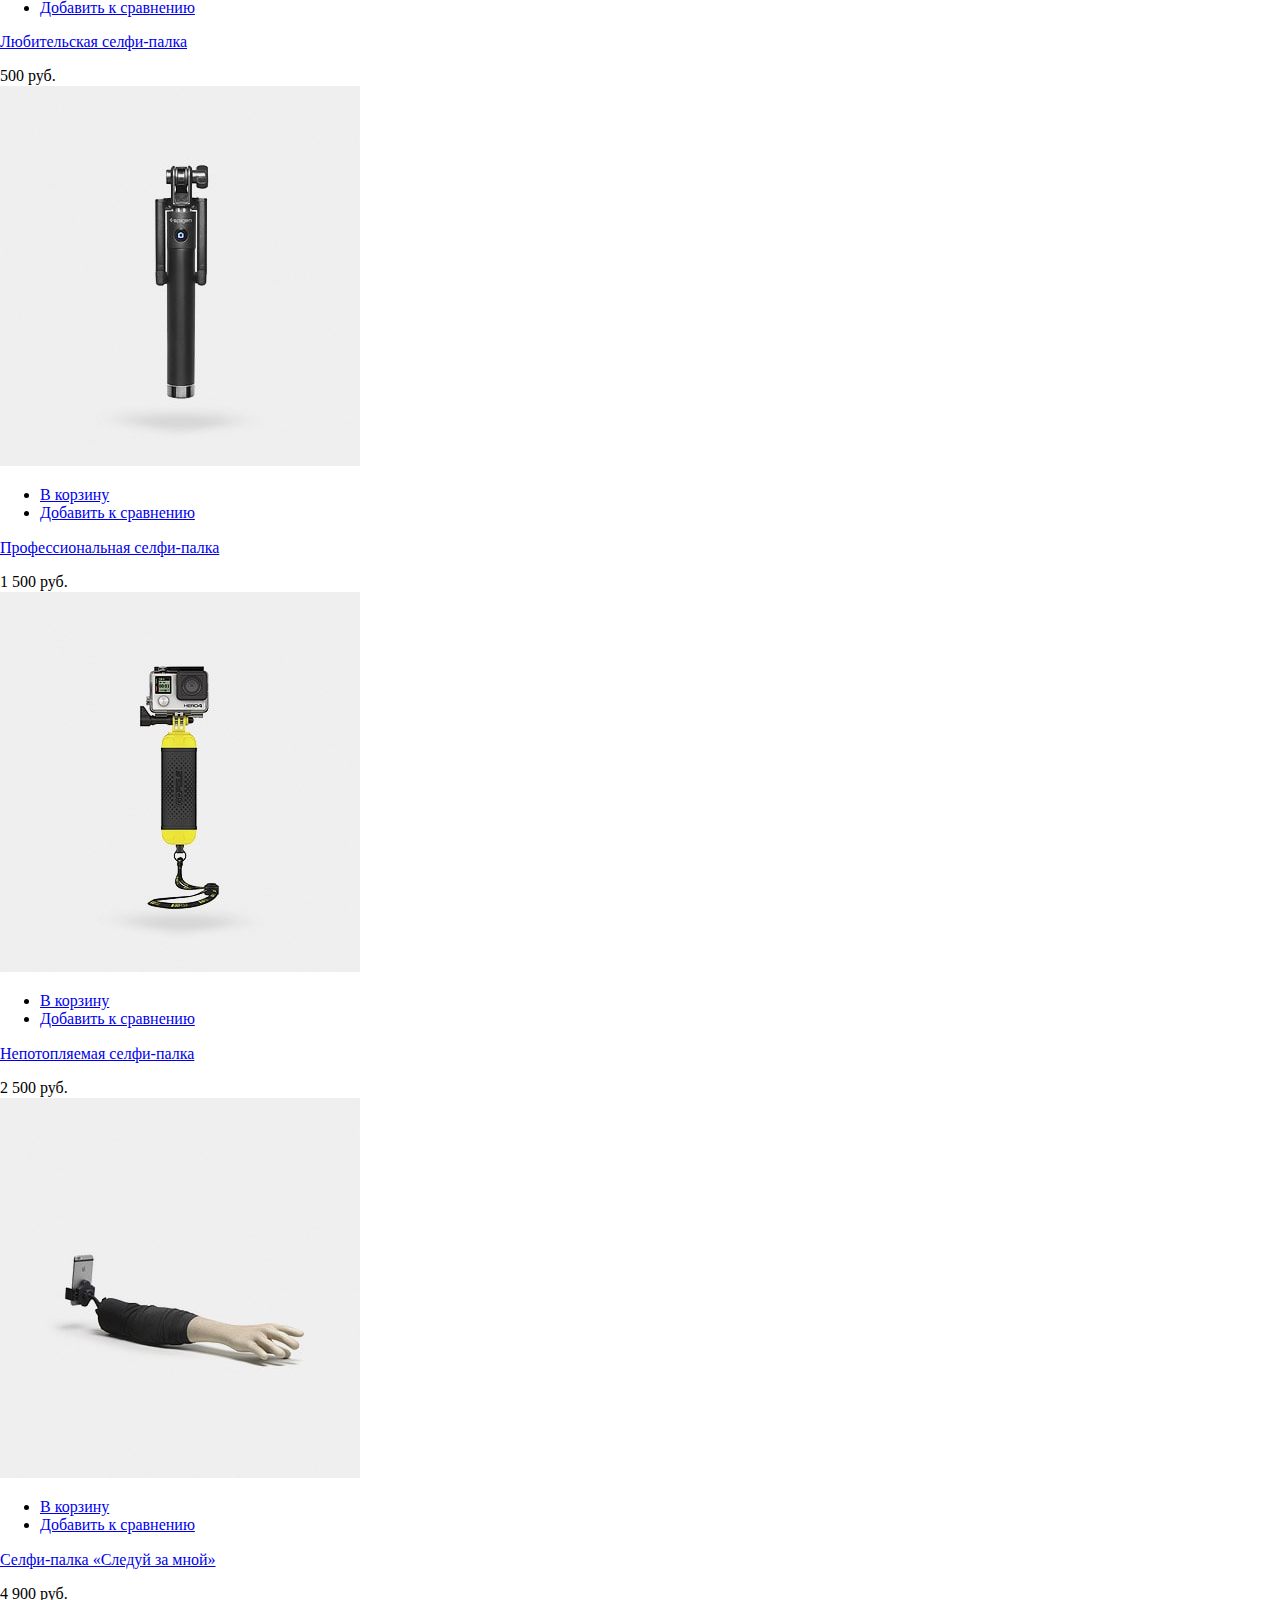
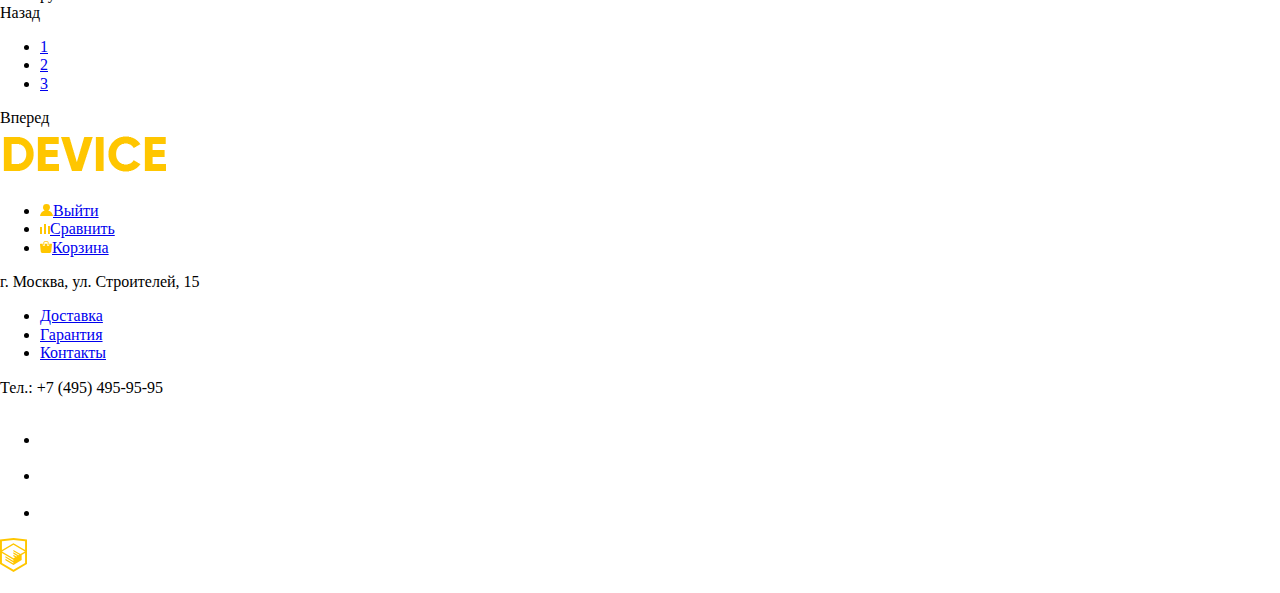
==== commit 02bd9e83: "1" ====
--- a/catalog.html
+++ b/catalog.html
@@ -5,13 +5,13 @@
     <meta charset="utf-8">
     <title>HTML Academy: Девайс</title>
     <link rel="stylesheet" href="css/normalize.css">
-    <link rel="stylesheet" href="css/style-min.css">
+    <link rel="stylesheet" href="css/style.min.css">
 </head>
 
 <body>
     <header class="page-header">
         <div class="container-catalog-header">
-            <a href="index.html"><img src="img/device-logo-header.svg" alt="DEVICE" class="logo-header-hover catalog-logo-header"></a>
+            <a href="index.html"><img src="img/device-logo-header.png" alt="DEVICE" class="logo-header-hover catalog-logo-header"></a>
             <div class="header-top">
                 <form action="https://echo.htmlacademy.ru" class="search">
                     <div class="search-style">
@@ -230,7 +230,7 @@
     <footer class="page-footer">
         <div class="catalog-container-footer">
             <div class="footer-top">
-                <img src="img/device-logo-footer.svg" alt="DEVICE" class="logo-footer">
+                <img src="img/device-logo-footer.png" alt="DEVICE" class="logo-footer">
                 <ul class="footer-user-interface">
                     <li>
                         <a href="#" class="user-footer">
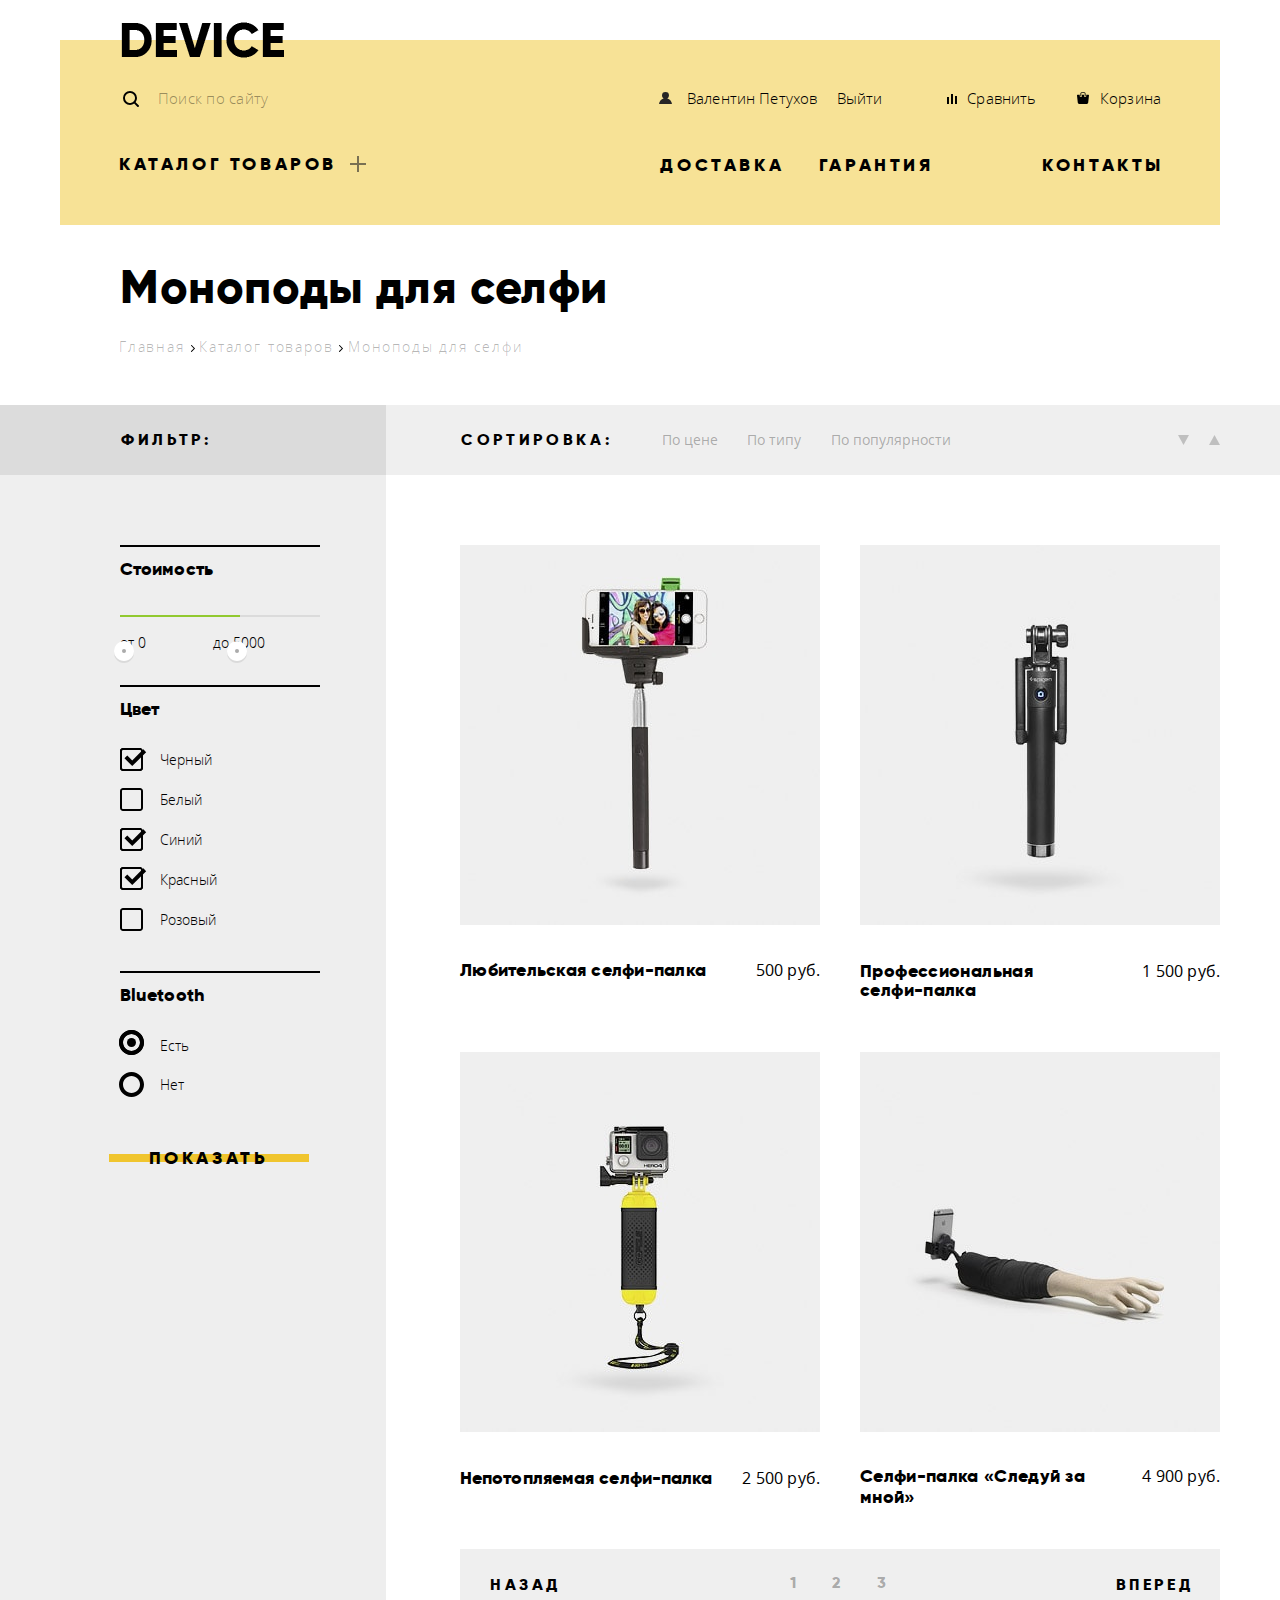
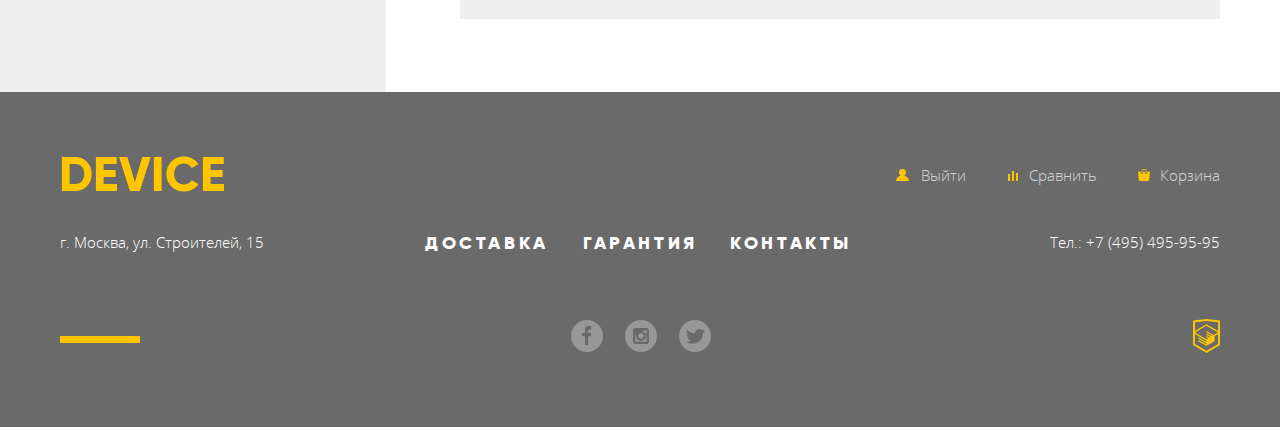
==== commit 8f688094: "1" ====
--- a/catalog.html
+++ b/catalog.html
@@ -5,7 +5,7 @@
     <meta charset="utf-8">
     <title>HTML Academy: Девайс</title>
     <link rel="stylesheet" href="css/normalize.css">
-    <link rel="stylesheet" href="css/style.min.css">
+    <link rel="stylesheet" href="css/style.css">
 </head>
 
 <body>
--- a/css/style.css
+++ b/css/style.css
@@ -0,0 +1,2213 @@
+@font-face {
+    font-family: "Gilroy";
+    font-weight: bold;
+    font-style: normal;
+    src: local("Gilroy-ExtraBold"), local("Gilroy-ExtraBold"), url("../fonts/gilroyextrabold.woff") format("woff"), url("../fonts/gilroyextrabold.woff2") format("woff2");
+}
+
+@font-face {
+    font-family: "Gilroy";
+    font-weight: 300;
+    font-style: normal;
+    src: local("Gilroy-Light"), local("Gilroy-Light"), url("../fonts/gilroylight.woff") format("woff"), url("../fonts/gilroylight.woff2") format("woff2");
+}
+
+@font-face {
+    font-family: "OpenSans";
+    font-weight: normal;
+    font-style: normal;
+    src: local("Open Sans"), local("OpenSans"), url("../fonts/opensans.woff") format("woff"), url("../fonts/opensans.woff2") format("woff2");
+}
+
+@font-face {
+    font-family: "OpenSans";
+    font-weight: 300;
+    font-style: normal;
+    src: local("Open Sans Light"), local("OpenSans-Light"), url("../fonts/opensanslight.woff") format("woff"), url("../fonts/opensanslight.woff2") format("woff2");
+}
+
+body {
+    margin: 0;
+    padding: 0;
+    font-family: "OpenSans", "Tahoma", sans-serif;
+    color: black;
+    display: flex;
+    flex-direction: column;
+    align-content: center;
+    min-width: 1160px;
+}
+
+a {
+    text-decoration: none;
+    color: black;
+}
+
+html {
+    box-sizing: border-box;
+}
+
+*,
+*::before,
+*::after {
+    box-sizing: inherit;
+}
+
+h1,
+h2,
+h3,
+h4,
+h5,
+h6,
+th {
+    font-family: "Gilroy", "Arial Black", sans-serif;
+}
+
+.visually-hidden {
+    position: absolute;
+    clip: rect(0 0 0 0);
+    width: 1px;
+    height: 1px;
+    margin: -1px;
+}
+
+.page-header {
+    display: flex;
+    justify-content: space-around;
+    min-width: 1160px;
+    position: relative;
+}
+
+.page-main {
+    display: flex;
+    flex-direction: column;
+    min-width: 1160px;
+}
+
+.page-footer {
+    display: flex;
+    justify-content: space-around;
+    min-width: 1160px;
+    background-color: #6a6a6a;
+    overflow: hidden;
+}
+
+.container-header {
+    display: flex;
+    flex-direction: column;
+    padding: 54px 57px 163px 59px;
+    margin-top: 40px;
+    min-width: 1160px;
+    height: 299px;
+    background-color: #f7e296;
+    position: relative;
+}
+
+.container-catalog-header {
+    display: flex;
+    flex-direction: column;
+    padding: 54px 57px 0 59px;
+    margin-top: 40px;
+    min-width: 1160px;
+    height: 185px;
+    background-color: #f7e296;
+    position: relative;
+}
+
+.container-footer {
+    display: flex;
+    position: relative;
+    flex-direction: column;
+    justify-content: space-between;
+    min-width: 1160px;
+    height: 323px;
+    padding: 70px 0 47px;
+}
+
+.catalog-container-footer {
+    display: flex;
+    position: relative;
+    flex-direction: column;
+    justify-content: space-between;
+    min-width: 1160px;
+    height: 335px;
+    padding: 75px 0 50px;
+}
+
+.catalog-container-footer .footer-bottom {
+    height: 74px;
+}
+
+.catalog-container-footer .footer-middle p {
+    padding-bottom: 2px;
+}
+
+.header-top {
+    display: flex;
+    justify-content: space-between;
+    margin-bottom: 11px;
+    letter-spacing: 0.02em;
+    margin-top: -4px;
+}
+
+.search input {
+    border: none;
+    background-color: inherit;
+    margin-left: 19px;
+    margin-top: 3px;
+    position: relative;
+    letter-spacing: 0.016em;
+}
+
+.servic-interface li:nth-child(1) {
+    justify-content: space-between;
+}
+
+.plus {
+    position: relative;
+    left: 4px;
+    top: 2px;
+    opacity: 0.6;
+    z-index: 11;
+}
+
+.header-bottom {
+    display: flex;
+    justify-content: space-between;
+    text-transform: uppercase;
+    letter-spacing: 0.2em;
+}
+
+.user-interface {
+    display: flex;
+    justify-content: space-between;
+    width: 494px;
+    letter-spacing: 0.01em;
+    position: relative;
+}
+
+.user-interface li:nth-of-type(1) {
+    width: 280px;
+    padding-left: 18px;
+}
+
+.user-interface li:nth-of-type(2) {
+    width: 120px;
+    padding-left: 22px;
+}
+
+.user-interface li:nth-of-type(3) {
+    width: 100px;
+    padding-left: 36px;
+}
+
+.user {
+    margin-right: 15px;
+}
+
+.header-top li:hover,
+.header-top li:hover,
+.logo-header-hover:hover,
+.servic-interface li:hover,
+.column-1 li:hover,
+.column-2 li:hover,
+.column-3 li:hover,
+a.catalog-first-item:hover {
+    opacity: 0.6;
+}
+
+.header-top li:active,
+.header-top li:active,
+.logo-header-hover:active,
+.servic-interface li:active,
+.column-1 li:active,
+.column-2 li:active,
+.column-3 li:active,
+a.catalog-first-item:active {
+    opacity: 0.3;
+}
+
+.pixelperfect img {
+    display: block;
+    position: relative;
+    right: 3px;
+}
+
+.user::before {
+    content: url(../img/user.svg);
+    position: absolute;
+    left: -10px;
+}
+
+.cart::before {
+    content: url(../img/cart.svg);
+    position: absolute;
+    right: 74px;
+}
+
+.compare::before {
+    content: url(../img/compare.svg);
+    position: absolute;
+    right: 206px;
+}
+
+.servic-interface {
+    text-transform: uppercase;
+    max-width: 670px;
+}
+
+.servic-interface li:first-child {
+    margin-right: 26px;
+}
+
+.servic-interface li:nth-child(2) {
+    margin-right: 100px;
+}
+
+.servic-interface li:nth-child(3) {
+    margin-right: -1px
+}
+
+.btn-style {
+    display: flex;
+    align-items: center;
+    justify-content: center;
+    font-family: "Gilroy", "Arial", sans-serif;
+    font-weight: bold;
+    font-style: normal;
+    font-size: 18px;
+    text-transform: uppercase;
+    width: 220px;
+    height: 40px;
+    margin-top: 36px;
+    margin-bottom: 45px;
+    padding-left: 5px;
+    letter-spacing: 0.2em;
+    background-image: linear-gradient(transparent 40%, #f0c52e 40%, #f0c52e 60%, transparent 60%);
+    text-align: center;
+}
+
+.btn-style:hover {
+    background-image: linear-gradient(transparent 0%, #f0c52e 0%, #f0c52e 100%, transparent 100%);
+}
+
+.btn-style:active span {
+    opacity: 0.3;
+}
+
+.logo-header {
+    position: absolute;
+    left: 57px;
+    top: -28px;
+}
+
+.catalog-logo-header {
+    position: absolute;
+    left: 58px;
+    top: -27px;
+}
+
+.header-top ul,
+.footer-top {
+    margin: 0;
+    padding: 0;
+    font-family: "OpenSans", "Tahoma", sans-serif;
+    font-weight: 300;
+    font-style: normal;
+    font-size: 15px;
+}
+
+.header-top li,
+.footer-top li,
+.servic-interface li {
+    display: inline-block;
+    vertical-align: middle;
+}
+
+.header-top input {
+    font-family: "OpenSans", "Tahoma", sans-serif;
+    font-weight: 300;
+    font-style: normal;
+    font-size: 15px;
+}
+
+.header-bottom,
+.footer-middle:not(p) {
+    font-family: "Gilroy", "Arial", sans-serif;
+    font-weight: bold;
+    font-style: normal;
+    font-size: 18px;
+}
+
+.catalog,
+.catalog-navigation-hidden ul,
+.catalog2-navigation-hidden ul,
+.servic-interface,
+.footer-top ul,
+.footer-middle ul,
+.social-buttons,
+.brands li,
+.brands ul {
+    margin: 0;
+    padding: 0;
+    list-style: none;
+}
+
+.catalog-navigation-hidden {
+    font-family: "OpenSans";
+    font-weight: 300;
+    font-style: normal;
+    font-size: 15px;
+    display: none;
+    flex-direction: row;
+    align-content: flex-start;
+    position: absolute;
+    left: 0;
+    bottom: 0px;
+    width: 1160px;
+    height: 167px;
+    padding-left: 60px;
+    padding-top: 41px;
+    text-transform: none;
+    line-height: 36px;
+    letter-spacing: 0.015em;
+    
+}
+
+.catalog2-navigation-hidden {
+    display: none;
+    font-family: "OpenSans";
+    font-weight: 300;
+    font-style: normal;
+    font-size: 15px;
+    flex-direction: row;
+    align-content: flex-start;
+    position: absolute;
+    left: 0;
+    bottom: -113px;
+    width: 1160px;
+    height: 167px;
+    padding-left: 60px;
+    padding-top: 41px;
+    text-transform: none;
+    line-height: 36px;
+    letter-spacing: 0.015em;
+}
+
+.catalog:hover .catalog-navigation-hidden {
+    display: flex;
+    background-color: #f7e296;
+    z-index: 2;
+}
+
+.catalog:hover .catalog2-navigation-hidden {
+    display: flex;
+    background-color: #f7e296;
+    z-index: 2;
+}
+
+.slider-col-2 p:first-of-type,
+.slider-col-2 p:nth-of-type(2) {
+    font-family: "Gilroy", "Arial", sans-serif;
+    font-weight: bold;
+    font-style: normal;
+    font-size: 47px;
+    line-height: 0;
+}
+
+.slider-col-2 p:first-of-type {
+    margin-top: 63px;
+    letter-spacing: 0.017em;
+}
+
+.slider-col-2 p:nth-of-type(2) {
+    margin-top: 9.4px;
+    letter-spacing: 0.01em;
+}
+
+.promo-sliders p:nth-of-type(3) {
+    font-family: "OpenSans";
+    font-weight: 300;
+    font-style: normal;
+    font-size: 15px;
+    line-height: 15px;
+}
+
+.promo-sliders p:nth-of-type(3) {
+    margin-top: 7px;
+    letter-spacing: 0.01em;
+    margin-bottom: 0px;
+}
+
+.promo-sliders p:nth-of-type(4) {
+    font-family: "OpenSans";
+    font-weight: 300;
+    font-style: normal;
+    font-size: 15px;
+    line-height: 15px;
+    letter-spacing: -0.03px;
+}
+
+.slider-number {
+    font-family: "Gilroy", "Arial", sans-serif;
+    font-weight: bold;
+    font-style: normal;
+    font-size: 179.2px;
+    color: #ffffff;
+    position: absolute;
+    right: 49px;
+    top: -28px;
+}
+
+.promo-sliders,
+.popular,
+.brands,
+.info {
+    min-width: 1160px;
+    margin: 0 auto;
+}
+
+.popular-item2-list, 
+.brands-list, 
+.footer-service-interface, 
+.social-buttons {
+    flex-wrap: wrap;
+}
+
+.slide-1-table {
+    margin-top: -7px;
+    width: 428px;
+    height: 89px;
+    border-collapse: collapse;
+}
+
+.slide-1-table th {
+    font-family: "Gilroy", "Arial", sans-serif;
+    font-weight: normal;
+    font-style: normal;
+    font-size: 36px;
+    height: 58px;
+}
+
+.slide-1-table td {
+    font-family: "OpenSans";
+    font-weight: 300;
+    font-style: normal;
+    font-size: 13px;
+    height: 30px;
+    padding-top: 10px;
+}
+
+.slide-1-table td:nth-child(1) {
+    text-align: left;
+}
+
+.slide-1-table td:nth-child(2) {
+    text-align: right;
+}
+
+.slide-1-table td:nth-child(3) {
+    text-align: center;
+    padding-left: 12px;
+}
+
+.slide-1-table th:first-child {
+    text-align: left;
+    vertical-align: bottom;
+}
+
+.slide-1-table th:nth-child(2) {
+    text-align: right;
+    vertical-align: bottom;
+    width: 94px;
+}
+
+.slide-1-table th:nth-child(3) {
+    text-align: right;
+    vertical-align: bottom;
+}
+
+.popular li {
+    display: inline-block;
+    vertical-align: middle;
+    font-family: "Gilroy", "Arial", sans-serif;
+    font-weight: bold;
+    font-style: normal;
+    font-size: 18px;
+}
+
+.services-slider-controls {
+    font-family: "Gilroy", "Arial", sans-serif;
+    font-weight: bold;
+    font-style: normal;
+    font-size: 18px;
+}
+
+.services-slider h2,
+.info h2 {
+    font-family: "Gilroy", "Arial", sans-serif;
+    font-weight: bold;
+    font-style: normal;
+    font-size: 47px;
+}
+
+.services-slider p,
+.info p,
+.footer-middle p {
+    font-family: "OpenSans";
+    font-weight: 300;
+    font-style: normal;
+    font-size: 15px;
+}
+
+.footer-middle li {
+    display: inline-block;
+    vertical-align: middle;
+}
+
+.info li {
+    list-style: none;
+    font-family: "Gilroy", "Arial", sans-serif;
+    font-weight: bold;
+    font-style: normal;
+    font-size: 18px;
+    line-height: 40px;
+}
+
+.breadcrumbs {
+    font-family: "OpenSans";
+    font-weight: 300;
+    font-style: normal;
+    font-size: 14px;
+    margin: 0;
+    padding: 0;
+}
+
+.breadcrumbs li {
+    display: inline-block;
+    vertical-align: middle;
+    color: rgba(0, 0, 0, .3);
+}
+
+.breadcrumbs a {
+    color: rgba(0, 0, 0, .3);
+}
+
+.breadcrumbs a:first-child:hover,
+.breadcrumbs a:nth-of-type(2):hover {
+    color: rgba(0, 0, 0, .6);
+}
+
+.breadcrumbs a:first-child:active,
+.breadcrumbs a:nth-of-type(2):active {
+    color: rgba(0, 0, 0, .1);
+}
+
+main h1 {
+    font-size: 47px;
+}
+
+.filter legend {
+    list-style: none;
+    font-family: "Gilroy", "Arial", sans-serif;
+    font-weight: bold;
+    font-style: normal;
+    font-size: 18px;
+}
+
+.filter h2 {
+    font-size: 16px;
+}
+
+.filter:not(legend):not(.filter-slide) {
+    font-family: "OpenSans";
+    font-weight: 300;
+    font-style: normal;
+    font-size: 14px;
+}
+
+.goods-header h3,
+.goods-footer ul {
+    font-family: "Gilroy", "Arial", sans-serif;
+    font-weight: bold;
+    font-style: normal;
+    font-size: 16px;
+}
+
+.goods-header ul {
+    font-family: "OpenSans";
+    font-weight: normal;
+    font-style: normal;
+    font-size: 14px;
+    list-style: none;
+    margin: 0;
+    padding: 0;
+}
+
+.goods-header li,
+.goods-footer li {
+    display: inline-block;
+    vertical-align: middle;
+}
+
+.goods-header-list a {
+    color: rgba(0, 0, 0, .3);
+}
+
+.goods-header-list a:hover {
+    color: rgba(0, 0, 0, .6);
+}
+
+.goods-header-list a:active {
+    color: rgba(0, 0, 0, 1);
+}
+
+.icon-down,
+.icon-up {
+    fill: rgba(0, 0, 0, .2);
+}
+
+.icon-down:hover,
+.icon-up:hover {
+    fill: rgba(0, 0, 0, .4);
+}
+
+.icon-down:active,
+.icon-up:active {
+    fill: rgba(0, 0, 0, 1);
+}
+
+.item p {
+    font-family: "Gilroy", "Arial", sans-serif;
+    font-weight: bold;
+    font-style: normal;
+    font-size: 18px;
+    max-width: 290px;
+    display: inline-block;
+    vertical-align: middle;
+    word-wrap: break-word;
+}
+
+.menu-hover li:last-child {
+    font-family: "OpenSans";
+    font-weight: 300;
+    font-style: normal;
+    font-size: 13px;
+}
+
+.column {
+    margin-right: 58px;
+}
+
+.column:nth-child(2) {
+    margin-right: 65px;
+}
+
+.search-style input[type="search"]::-webkit-input-placeholder {
+    color: rgba(0, 0, 0, .4);
+}
+
+.search-style input[type="search"]:-ms-input-placeholder {
+    color: rgba(0, 0, 0, .4);
+}
+
+.search-style input[type="search"]::-ms-input-placeholder {
+    color: rgba(0, 0, 0, .4);
+}
+
+.search-style input[type="search"]::placeholder {
+    color: rgba(0, 0, 0, .4);
+}
+
+.search-style {
+    position: relative;
+}
+
+.search-style:focus-within input[type="submit"]{
+    display: block;
+}
+
+.search-style::after {
+    content: url(../img/search.svg);
+    position: absolute;
+    left: 4px;
+    top: 1px;
+}
+
+.search-style input[type="search"]:hover::placeholder {
+    color: rgba(0, 0, 0, .6);
+}
+
+.search-style input[type="search"]:focus::placeholder {
+    color: rgba(0, 0, 0, .9);
+}
+
+.search-style input[type="search"]:focus {
+    outline-color: transparent;
+    border-bottom: 2px solid black;
+    border-top: 2px solid transparent;
+}
+
+.search-style input[type="search"] {
+    display: inline-block;
+    vertical-align: middle;
+    width: 358px;
+    height: 50px;
+    position: relative;
+    left: -20px;
+    top: -20px;
+    padding-left: 40px;
+    background-color: #f7e296;
+}
+
+.search-style input[type="submit"] {
+    display: none;
+    position: absolute;
+    left: 337px;
+    top: -19px;
+    height: 49px;
+    width: 85px;
+    border: 2px solid black;
+    background-color: #f7e296;
+}
+
+.search-style input[type="submit"]:hover {
+    background-color: black;
+    color: white;
+}
+
+.search-style input[type="submit"]:active {
+    color: rgba(106, 106, 106, 1);
+}
+
+.search-style input[type="search"]:focus~input[type="submit"],
+.search-style input[type="submit"]:active {
+    display: inline-block;
+    vertical-align: middle;
+}
+
+.logo-footer {
+    position: absolute;
+    left: -2px;
+    top: 55px;
+}
+
+.catalog-container-footer .logo-footer:hover {
+    opacity: 0.6;
+}
+
+.catalog-container-footer .logo-footer:active {
+    opacity: 0.3;
+}
+
+.footer-top {
+    align-self: flex-end;
+}
+
+.footer-user-interface {
+    display: flex;
+    position: relative;
+    justify-content: space-between;
+    width: 299px;
+}
+
+.user-footer svg {
+    position: absolute;
+    left: -25px;
+    top: 2px;
+}
+
+.compare-footer svg {
+    position: absolute;
+    left: 87px;
+    top: 4px;
+}
+
+.cart-footer svg {
+    position: absolute;
+    right: 70px;
+    top: 2px;
+}
+
+.user-footer span,
+.compare-footer span,
+.cart-footer span {
+    opacity: 0.7;
+}
+
+.user-footer:hover svg,
+.compare-footer:hover svg,
+.cart-footer:hover svg {
+    opacity: 0.6;
+}
+
+.user-footer:hover span,
+.compare-footer:hover span,
+.cart-footer:hover span {
+    opacity: 1;
+}
+
+.user-footer:active svg,
+.compare-footer:active svg,
+.cart-footer:active svg,
+.user-footer:active span,
+.compare-footer:active span,
+.cart-footer:active span {
+    opacity: 0.3;
+}
+
+.footer-middle {
+    display: flex;
+    justify-content: space-between;
+    align-items: center;
+}
+
+.footer-middle {
+    display: flex;
+    justify-content: space-between;
+}
+
+.footer-bottom {
+    display: flex;
+    justify-content: space-between;
+}
+
+.footer-service-interface {
+    display: flex;
+    justify-content: space-between;
+    width: 410px;
+    text-transform: uppercase;
+    letter-spacing: 0.2em;
+}
+
+.footer-service-interface li:hover {
+    opacity: 0.6;
+}
+
+.footer-service-interface li:active {
+    opacity: 0.3;
+}
+
+.footer-service-interface li:first-child {
+    margin-left: -27px;
+}
+
+.footer-service-interface li:nth-child(2) {
+    margin-left: 2px;
+}
+
+.footer-service-interface li:nth-child(3) {
+    margin-right: 10px;
+}
+
+.social-buttons {
+    display: flex;
+    justify-content: space-between;
+    width: 140px;
+    margin-top: 17px;
+    margin-left: -52px;
+}
+
+.social-buttons a {
+    opacity: 0.3;
+}
+
+.social-buttons a:hover {
+    opacity: 1;
+}
+
+.social-buttons a:active {
+    opacity: 0.1;
+}
+
+.page-footer a {
+    color: white;
+}
+
+.page-footer p {
+    color: white;
+}
+
+.footer-decor {
+    width: 80px;
+    border-bottom: 7px solid #ffc600;
+    align-self: center;
+}
+
+.copyright:hover {
+    opacity: 0.6;
+}
+
+.copyright:active {
+    opacity: 0.3;
+}
+
+.promo-sliders {
+    position: relative;
+    width: 1160px;
+}
+
+#btn-1:focus~.slider-controls label[for="btn-1"],
+#btn-2:focus~.slider-controls label[for="btn-2"],
+#btn-3:focus~.slider-controls label[for="btn-3"] {
+    opacity: .5
+}
+
+#btn-4:focus~.services-slider-controls label[for="btn-4"],
+#btn-5:focus~.services-slider-controls label[for="btn-5"],
+#btn-6:focus~.services-slider-controls label[for="btn-6"] {
+    opacity: .5;
+}
+
+.slider-controls label {
+    display: inline-block;
+    vertical-align: middle;
+    width: 10px;
+    height: 10px;
+    border-radius: 50%;
+    box-shadow: 0px 0px 2px 0px #050505;
+    margin: 0 10px;
+    cursor: pointer;
+    border-color: #050505;
+    background-image: url("../img/slider-button-empty.svg");
+    background-size: 100%;
+    background-repeat: no-repeat;
+    background-position: 50% 50%;
+}
+
+.slider-controls {
+    position: absolute;
+    right: 73px;
+    top: 212px;
+    z-index: 10;
+}
+
+#btn-1:checked~.slider-controls label[for="btn-1"],
+#btn-2:checked~.slider-controls label[for="btn-2"],
+#btn-3:checked~.slider-controls label[for="btn-3"] {
+    background-image: url("../img/slider-button.svg");
+    background-position: 50% 50%;
+    background-size: 10px;
+}
+
+#btn-1:checked~.slider-inner .slider-sliders {
+    transform: translate(0);
+    transition: 0.7s;
+}
+
+#btn-2:checked~.slider-inner .slider-sliders {
+    transform: translate(-1160px);
+    transition: 0.7s;
+}
+
+#btn-3:checked~.slider-inner .slider-sliders {
+    transform: translate(-2320px);
+    transition: 0.7s;
+}
+
+#btn-4:checked~.services-slider-controls label[for="btn-4"],
+#btn-5:checked~.services-slider-controls label[for="btn-5"],
+#btn-6:checked~.services-slider-controls label[for="btn-6"] {
+    width: 101%;
+    justify-content: flex-start;
+    padding-left: 20.5px;
+    background-image: linear-gradient(black 0%, black 100%);
+    color: white;
+}
+
+#btn-4:checked~.services-slider-inner .services-slider-sliders {
+    transform: translate(0);
+    transition: 0.7s;
+}
+
+#btn-5:checked~.services-slider-inner .services-slider-sliders {
+    transform: translate(-876px);
+    transition: 0.7s;
+}
+
+#btn-6:checked~.services-slider-inner .services-slider-sliders {
+    transform: translate(-1752px);
+    transition: 0.7s;
+}
+
+.slider-sliders {
+    width: 300%;
+    min-height: 486px;
+}
+
+.slider-inner {
+    overflow: hidden;
+    width: 1160px;
+    min-height: 486px;
+    margin-top: -111px;
+    
+}
+
+.slider {
+    display: flex;
+    justify-content: space-around;
+    width: 1160px;
+    min-height: 486px;
+    float: left;
+}
+
+.slider-2 p:first-of-type {
+    width: 270px;
+    line-height: 50px;
+    margin: 40px 0;
+}
+
+.slider-2 p:nth-of-type(2) {
+    margin-bottom: 10px;
+}
+
+.slider-col-1 {
+    padding-left: 25px;
+    width: 580px;
+    padding-left: 90px;
+}
+
+.slider-col-2 {
+    position: relative;
+    width: 580px;
+    display: flex;
+    flex-direction: column;
+    justify-content: flex-start;
+    padding-left: 20px;
+    padding-top: 37px;
+}
+
+.promo-decor {
+    width: 100px;
+    border-bottom: 7px solid #ffffff;
+}
+
+.popular {
+    display: flex;
+    justify-content: space-around;
+    width: 1160px;
+    min-height: 287px;
+    margin-top: 86px;
+}
+
+.popular-item {
+    display: flex;
+    justify-content: center;
+    align-items: center;
+    width: 160px;
+    height: 160px;
+    background-color: #f7e296;
+    margin-bottom: 35px;
+}
+
+.popular ul {
+    display: flex;
+    justify-content: space-between;
+    width: 1160px;
+    flex-shrink: 0;
+    padding-left: 0;
+}
+
+.popular li {
+    cursor: pointer;
+}
+
+.popular h3 {
+    width: 160px;
+    font-size: 18px;
+    line-height: 21px;
+    letter-spacing: 0.03em;
+}
+
+.popular-item1-hover:hover .popular-item-1 {
+    background-color: #f0c52e;
+}
+
+.popular-item1-hover:active img {
+    opacity: 0.3;
+}
+
+.popular-item-2 img {
+    margin-bottom: -39px;
+    margin-left: 3px;
+}
+
+.popular-item2-hover:hover .popular-item-2 {
+    background-color: #f0c52e;
+}
+
+.popular-item2-hover:active img {
+    opacity: 0.3;
+}
+
+.popular-item-2+h3 {
+    width: 117px;
+    letter-spacing: 0.023em;
+}
+
+.popular-item-3 img {
+    margin-left: 10px;
+    margin-top: 3px;
+}
+
+.popular-item3-hover:hover .popular-item-3 {
+    background-color: #f0c52e;
+}
+
+.popular-item3-hover:active img {
+    opacity: 0.3;
+}
+
+.popular-item-3+h3 {
+    letter-spacing: 0.01em;
+}
+
+.popular-item-4 img {
+    margin-top: 5px;
+    margin-left: 4px;
+}
+
+.popular-item4-hover:hover .popular-item-4 {
+    background-color: #f0c52e;
+}
+
+.popular-item4-hover:active img {
+    opacity: 0.3;
+}
+
+.popular-item-4+h3 {
+    letter-spacing: 0.09px;
+    white-space: nowrap
+}
+
+.popular-item-5 img {
+    margin-left: 8px;
+    margin-top: 3px;
+}
+
+.popular-item5-hover:hover .popular-item-5 {
+    background-color: #f0c52e;
+}
+
+.popular-item5-hover:active img {
+    opacity: 0.3;
+}
+
+.popular-item-5+h3 {
+    letter-spacing: 0.21px;
+}
+
+.popular-item-6 img {
+    margin-top: 7px;
+    margin-right: 1px;
+}
+
+.popular-item6-hover:hover .popular-item-6 {
+    background-color: #f0c52e;
+}
+
+.popular-item6-hover:active img {
+    opacity: 0.3;
+}
+
+.popular-item-6+h3 {
+    letter-spacing: 0.009em;
+}
+
+.services {
+    min-height: 288px;
+    background-color: #e5e5e5;
+    margin-top: 150px;
+}
+
+.container-services {
+    display: flex;
+    width: 1160px;
+    height: 288px;
+    margin: 0 auto;
+}
+
+.services-slider-controls {
+    display: flex;
+    flex-direction: column;
+    width: 289px;
+    height: 319px;
+    border-right: 7px solid black;
+    margin-top: -99px;
+}
+
+.services-slider-sliders {
+    margin-top: -99px;
+    width: 2728px;
+}
+
+.services-slider-sliders::after {
+    display: block; 
+    content: ""; 
+    clear: both;
+}
+
+.services-slider {
+    width: 876px;
+    min-height: 319px;
+    display: inline-block;
+    vertical-align: middle;
+    float: left;
+    position: relative;
+    z-index: 1;
+}
+
+.services-slider-inner {
+    width: 890px;
+    min-height: 319px;
+    overflow: hidden;
+    position: relative;
+    bottom: 30px;
+}
+
+.services-slider-controls label {
+    margin-top: -20px;
+    margin-left: -1px;
+}
+
+.services-slider-controls label:nth-child(1) {
+    margin-top: 80px;
+}
+
+.services-slider {
+    padding: 60px 0 0 72px;
+}
+
+.services-slider h2 {
+    letter-spacing: 0.021em;
+    margin-bottom: 33px;
+}
+
+.col {
+    margin-left: 45px;
+    margin-top: 31px;
+}
+
+.col p {
+    line-height: 9px;
+    letter-spacing: 0.3px;
+}
+
+.col p:first-of-type {
+    letter-spacing: 0.2px;
+    line-height: 22px;
+}
+
+.col p:last-of-type {
+    line-height: 20px;
+    letter-spacing: 0.2px;
+}
+
+.services-slider img {
+    position: absolute;
+    top: 115px;
+    right: 66px;
+}
+
+.btn-label {
+    width: 160px;
+    cursor: pointer;
+}
+
+.btn-label:nth-child(1):active {
+    width: 101%;
+    justify-content: flex-start;
+    padding-left: 20.5px;
+    background-image: linear-gradient(black 0%, black 100%);
+    color: white;
+    transition: 0.5s;
+}
+
+.btn-label:nth-child(2):active {
+    width: 101%;
+    justify-content: flex-start;
+    padding-left: 25.5px;
+    background-image: linear-gradient(black 0%, black 100%);
+    color: white;
+    transition: 0.5s;
+}
+
+.btn-label:nth-child(3):active {
+    width: 101%;
+    justify-content: flex-start;
+    padding-left: 39px;
+    background-image: linear-gradient(black 0%, black 100%);
+    color: white;
+    transition: 0.5s;
+}
+
+.brands {
+    padding-top: 95px;
+    padding-right: 2px;
+    width: 1160px;
+}
+
+.brands-list {
+    display: flex;
+    justify-content: space-between;
+    margin-top: 30px;
+}
+
+.brands-list li {
+    filter: grayscale(100%);
+    opacity: 0.3;
+}
+
+.brands-list li:hover {
+    filter: grayscale(0%);
+    opacity: 1;
+    transition: 0.5s;
+}
+
+.info {
+    display: flex;
+    justify-content: space-between;
+    width: 1160px;
+    margin-top: 100px;
+    position: relative;
+    margin-bottom: 37px;
+}
+
+.info-decor {
+    width: 80px;
+    border-bottom: 7px solid black;
+    align-self: center;
+    position: absolute;
+    top: -10px;
+}
+
+.about-us p:first-of-type {
+    width: 430px;
+    line-height: 30px;
+    letter-spacing: 0.1px;
+    padding-top: 2px;
+}
+
+.about-us p:nth-of-type(2) {
+    margin-top: 37px;
+    margin-bottom: 10px;
+    letter-spacing: -0.18px;
+}
+
+.about-us p:nth-of-type(3) {
+    margin-top: 13px;
+    letter-spacing: -0.18px;
+}
+
+.about-us ul:first-of-type {
+    margin-top: 72px;
+    padding-left: 35px;
+}
+
+.about-us li {
+    font-size: 16px;
+    letter-spacing: 0.2px;
+    list-style: circle;
+}
+
+.about-us .btn-style {
+    width: 260px;
+    margin-top: 54px;
+}
+
+.about-us.btn-style:active span {
+    opacity: 0.3;
+}
+
+.contacts h2 {
+    margin-bottom: 48px;
+}
+
+.contacts p:first-of-type {
+    letter-spacing: 0.1px
+}
+
+.contacts p:nth-of-type(2) {
+    line-height: 13px;
+    letter-spacing: 0.1px;
+}
+
+.contacts img {
+    margin-top: 31px;
+}
+
+.contacts .btn-style {
+    width: 260px;
+    margin-top: 67px;
+}
+
+.contacts.btn-style:active span {
+    opacity: 0.3;
+}
+
+.slider-2 p:nth-of-type(2) {
+    font-family: "OpenSans";
+    font-weight: 300;
+    font-style: normal;
+    line-height: 15px;
+    font-size: 15px;
+}
+
+.slider-3 p:nth-of-type(1) {
+    line-height: 50px;
+    margin-top: 36px;
+    margin-bottom: 30px;
+    position: relative;
+}
+
+.slider-3 p:nth-of-type(2) {
+    font-family: "OpenSans";
+    font-weight: 300;
+    font-style: normal;
+    line-height: 15px;
+    font-size: 15px;
+    margin-bottom: 5px;
+}
+
+.slider-3 p:nth-of-type(3) {
+    margin-bottom: 55px;
+}
+
+.slider-3 .btn-style {
+    margin: 0;
+}
+
+.slide-3-table {
+    border-collapse: collapse;
+    width: 280px;
+    height: 80px;
+    margin-top: 0px;
+}
+
+.slide-3-table th:nth-of-type(2),
+.slide-3-table td:nth-of-type(2) {
+    text-align: left;
+}
+
+.slide-3-table {
+    margin-top: 35px;
+    font-size: 13px;
+}
+
+.slider3-col-1 {
+    margin-top: 70px;
+    margin-left: 30px;
+}
+
+.page-catalog {
+    display: flex;
+    flex-direction: column;
+    min-width: 1160px;
+}
+
+.page-catalog-header {
+    padding: 4px 0 0 60px;
+    letter-spacing: 0.038em;
+    width: 1160px;
+    margin: 0 auto;
+}
+
+.page-catalog-header ul {
+    margin-top: -8px;
+    margin-left: -1px
+}
+
+.page-catalog-header li {
+    letter-spacing: 0.13em
+}
+
+.container-catalog-main {
+    display: flex;
+    min-width: 1160px;
+    margin-top: 50px;    
+}
+
+.filter {
+    display: flex;
+    flex-direction: column;
+    min-width: 326px;
+    background-color: #eeeeee;
+}
+
+.left {
+    width: 100%;
+    background-image: linear-gradient(#dcdcdc 0px, #dcdcdc 70px, #efefef 70px, #efefef 100%);
+}
+
+.right {
+    width: 100%;
+    background-image: linear-gradient(#efefef 0, #efefef 70px, transparent 70px, transparent 100%);
+}
+
+.goods {
+    display: flex;
+    flex-direction: column;
+    min-width: 834px;
+    margin-left:
+}
+
+.filter h2 {
+    text-transform: uppercase;
+    letter-spacing: 0.23em;
+    line-height: 70px;
+    background-color: #dbdbdb;
+    margin: 0;
+    padding-left: 61px;
+}
+
+.goods-header {
+    background-color: #efefef;
+    height: 70px;
+    min-width: 834px;
+    margin-bottom: 70px;
+    padding-left: 75px;
+    display: flex;
+    align-items: center;
+    justify-content: space-between;
+}
+
+.goods-header ul {
+    display: flex;
+    justify-content: space-between;
+    width: 100%;
+    padding-left: 50px;
+}
+
+.goods-header li:nth-of-type(1) {
+    flex-grow: 32;
+}
+
+.goods-header li:nth-of-type(2) {
+    flex-grow: 35;
+}
+
+.goods-header li:nth-of-type(3) {
+    flex-grow: 257;
+}
+
+.goods-header li:nth-of-type(4) {
+    flex-grow: 23;
+}
+
+.goods-header li:nth-of-type(5) {
+    flex-grow: 0;
+}
+
+.goods-header h2 {
+    font-size: 16px;
+    text-transform: uppercase;
+    letter-spacing: 0.23em;
+}
+
+.grid-of-goods {
+    display: flex;
+    flex-wrap: wrap;
+    justify-content: space-between;
+}
+
+.grid-of-goods .item:first-child {
+    margin-left: 74px;
+    margin-bottom: 34px;
+}
+
+.grid-of-goods .item:nth-child(2) {
+    margin-bottom: 34px;
+}
+
+.grid-of-goods .item:nth-child(3) {
+    margin-left: 74px;
+}
+
+.item {
+    position: relative;
+}
+
+.item div:nth-of-type(2) {
+    display: flex;
+    justify-content: space-between;
+    align-items: center;
+    margin-top: 15px;
+}
+
+.item1 p {
+    letter-spacing: 0.014em;
+    line-height: 16px;
+}
+
+.item1 span,
+.item2 span,
+.item3 span,
+.item4 span {
+    letter-spacing: 0.01em;
+}
+
+.item2 p {
+    width: 200px;
+    letter-spacing: 0.021em;
+    line-height: 19px;
+}
+
+.item3 {
+    letter-spacing: 0.006em
+}
+
+.item4 p {
+    width: 230px;
+    letter-spacing: 0.018em;
+    margin-top: 16px;
+}
+
+.item2 div:nth-of-type(2),
+.item4 div:nth-of-type(2) {
+    align-items: baseline;
+}
+
+.item:hover .menu-hover {
+    display: flex;
+}
+
+.item:hover img {
+    opacity: 0.7;
+}
+
+.menu-hover li:nth-child(2) a {
+    color: rgba(0, 0, 0, 0.5);
+}
+
+.menu-hover li:nth-child(2) a:hover {
+    color: rgba(0, 0, 0, 1);
+}
+
+.menu-hover li:nth-child(2) a:active {
+    color: rgba(0, 0, 0, .2);
+}
+
+.menu-hover {
+    display: none;
+    width: 360px;
+    height: 380px;
+    position: absolute;
+    top: 0;
+    text-align: center;
+    padding-top: 118px;
+    padding-left: 37px;
+}
+
+.menu-hover .btn-style {
+    width: 202px;
+    margin-bottom: 17px;
+}
+
+.menu-hover .btn-style span {
+    letter-spacing: 0.20em;
+}
+
+.menu-hover ul {
+    list-style: none;
+}
+
+.filter-color-selection,
+.filter-slider,
+.filter-bluetooth-selection,
+.filter input[type="submit"] {
+    margin-left: 49px;
+    width: 200px;
+}
+
+.filter-slider {
+    border: none;
+    height: 140px;
+    position: relative;
+    margin-top: 70px;
+}
+
+.filter-slider legend,
+.filter-color-selection legend,
+.filter-bluetooth-selection legend {
+    border-top: 2px solid;
+    width: 200px;
+    padding-top: 12px;
+    letter-spacing: 0.2px;
+}
+
+.filter-price-slider p {
+    display: flex;
+    justify-content: space-between;
+    width: 145px;
+    margin-top: 50px;
+}
+
+.filter-price-slider div:first-child {
+    position: absolute;
+    top: 61px;
+    left: 5px;
+    z-index: 1
+}
+
+.filter-price-slider div:nth-of-type(3) {
+    position: absolute;
+    top: 61px;
+    left: 118px;
+}
+
+.filter-price-slider div:nth-of-type(2) {
+    position: absolute;
+    bottom: 68px;
+    background-image: linear-gradient(90deg, #91c92f 120px, #dbdbdb 120px);
+    width: 200px;
+    height: 2px;
+}
+
+.filter-color-selection,
+.filter-bluetooth-selection {
+    border: none;
+}
+
+.filter-color-selection-list,
+.filter-bluetooth-selection ul {
+    list-style: none;
+}
+
+.filter-color-selection-list {
+    width: 200px;
+    height: 176px;
+    display: flex;
+    flex-direction: column;
+    justify-content: space-between;
+    margin-top: 27px;
+    position: relative;
+    margin-bottom: 34px;
+}
+
+.filter-color-selection-list label {
+    cursor: pointer;
+}
+
+.filter-color-item1::before {
+    content: url("../img/checkbox-off.svg");
+    position: absolute;
+    left: 0;
+    top: -4px;
+}
+
+.filter-color-item2::before {
+    content: url("../img/checkbox-off.svg");
+    position: absolute;
+    left: 0;
+    top: 36px;
+}
+
+.filter-color-item3::before {
+    content: url("../img/checkbox-off.svg");
+    position: absolute;
+    left: 0;
+    top: 76px;
+}
+
+.filter-color-item4::before {
+    content: url("../img/checkbox-off.svg");
+    position: absolute;
+    left: 0;
+    top: 115px;
+}
+
+.filter-color-item5::before {
+    content: url("../img/checkbox-off.svg");
+    position: absolute;
+    left: 0;
+    top: 156px;
+    z-index: 1;
+}
+
+#black:checked+label::after {
+    content: url("../img/checkbox-on.svg");
+    position: absolute;
+    left: 0;
+    top: -4px;
+}
+
+#white:checked+label::after {
+    content: url("../img/checkbox-on.svg");
+    position: absolute;
+    left: 0;
+    top: 36px;
+}
+
+#blue:checked+label::after {
+    content: url("../img/checkbox-on.svg");
+    position: absolute;
+    left: 0;
+    top: 76px;
+}
+
+#red:checked+label::after {
+    content: url("../img/checkbox-on.svg");
+    position: absolute;
+    left: 0;
+    top: 115px;
+}
+
+#pink:checked+label::after {
+    content: url("../img/checkbox-on.svg");
+    position: absolute;
+    left: 0;
+    top: 156px;
+}
+
+.filter-bluetooth-selection-list {
+    margin-top: 20px;
+    padding-top: 8px;
+    height: 63px;
+    display: flex;
+    flex-direction: column;
+    justify-content: space-between;
+    margin-bottom: 0;
+    position: relative;
+}
+
+.filter-bluetooth-selection-list label {
+    cursor: pointer;
+}
+
+.filter-bluetooth-item1::before {
+    content: url("../img/radio-off.svg");
+    position: absolute;
+    left: -1px;
+    top: 0;
+}
+
+.filter-bluetooth-item2::before {
+    content: url("../img/radio-off.svg");
+    position: absolute;
+    left: -1px;
+    top: 42px;
+}
+
+#yes:checked+label::after {
+    content: url("../img/radio-on.svg");
+    position: absolute;
+    left: -1px;
+    top: 0;
+}
+
+#no:checked+label::after {
+    content: url("../img/radio-on.svg");
+    position: absolute;
+    left: -1px;
+    top: 42px;
+}
+
+.filter-color-item1:hover::before,
+.filter-color-item1:hover::after,
+.filter-color-item1:focus::after,
+.filter-color-item1:focus::before,
+.filter-color-item2:hover::before,
+.filter-color-item2:hover::after,
+.filter-color-item3:hover::before,
+.filter-color-item3:hover::after,
+.filter-color-item4:hover::before,
+.filter-color-item4:hover::after,
+.filter-color-item5:hover::before,
+.filter-color-item5:hover::after,
+.filter-bluetooth-item1:hover::before,
+.filter-bluetooth-item1:focus::before,
+.filter-bluetooth-item1:hover::after,
+.filter-bluetooth-item1:focus::after,
+.filter-bluetooth-item2:hover::before,
+.filter-bluetooth-item2:focus::before,
+.filter-bluetooth-item2:hover::after,
+.filter-bluetooth-item2:focus::after{
+    opacity: 0.6;
+}
+
+.filter-bluetooth-selection+input[type="submit"] {
+    border: none;
+    background-color: inherit;
+}
+
+.goods-footer {
+    display: flex;
+    justify-content: space-between;
+    align-items: center;
+    width: 760px;
+    height: 70px;
+    background-color: #efefef;
+    margin: 23px 0 73px 74px;
+    text-transform: uppercase;
+    letter-spacing: 0.22em;
+    padding: 0;
+}
+
+.goods-footer-list {
+    display: flex;
+    min-width: 100px;
+    justify-content: space-between;
+    padding: 0;
+    cursor: pointer;
+}
+
+.goods-footer span:first-of-type,
+.goods-footer span:last-of-type {
+    display: flex;
+    justify-content: center;
+    align-items: center;
+    width: 120px;
+    height: 70px;
+    font-family: "Gilroy", "Arial", sans-serif;
+    font-weight: bold;
+    font-style: normal;
+    font-size: 16px;
+}
+
+.goods-footer span:first-of-type {
+    padding-top: 3px;
+    padding-left: 11px;
+}
+
+.goods-footer span:last-of-type {
+    padding-top: 3px;
+    padding-right: 11px;
+}
+
+.goods-footer span:first-of-type:hover,
+.goods-footer span:last-of-type:hover {
+    background-color: #d9d9d9;
+    cursor: pointer;
+}
+
+.goods-footer span:first-of-type:active,
+.goods-footer span:last-of-type:active {
+    color: rgba(0, 0, 0, .3)
+}
+
+.goods-footer-list li:nth-child(1) a,
+.goods-footer-list li:nth-child(2) a,
+.goods-footer-list li:nth-child(3) a {
+    color: rgba(0, 0, 0, .3)
+}
+
+.goods-footer-list li:nth-child(1) a:hover,
+.goods-footer-list li:nth-child(2) a:hover,
+.goods-footer-list li:nth-child(3) a:hover {
+    color: rgba(0, 0, 0, .6)
+}
+
+.goods-footer-list li:nth-child(1) a:active,
+.goods-footer-list li:nth-child(2) a:active,
+.goods-footer-list li:nth-child(3) a:active {
+    color: rgba(0, 0, 0, 1)
+}
+
+.write-us {
+    position: fixed;
+    left: 50%;
+/*    top: 50%;*/
+    top: 100px;
+    margin-left: -450px;
+/*    transform: translate(-50%, -50%);*/    
+    width: 960px;
+    height: 580px;
+    padding: 100px;
+    background-color: #ffffff;
+    z-index: 100;
+    font-family: "Gilroy", "Arial", sans-serif;
+    font-weight: bold;
+    font-style: normal;
+    font-size: 18px;
+    display: flex;
+    flex-direction: column;
+    box-shadow: 5px 1px 50px rgba(0, 0, 0, 0.3);
+    display: none;
+}
+
+.write-us-show {
+    display: block;
+    animation: bounce 0.6s;
+}
+
+.write-us-close {
+    display: none;
+}
+
+.write-us input[placeholder],
+.write-us textarea {
+    font-family: "OpenSans";
+    font-weight: normal;
+    font-style: normal;
+    font-size: 14px;
+}
+
+.invalid-input {
+    background-color: red;
+}
+
+.write-us input[placeholder]:hover,
+.write-us textarea:hover {
+    opacity: 0.4;
+}
+
+.write-us input[placeholder]:active,
+.write-us input[placeholder]:focus,
+.write-us textarea:active,
+.write-us textarea:focus {
+    outline: 3px solid #f7e296;
+}
+
+.write-us input[placeholder]:focus,
+.write-us textarea:focus {
+    background-color: #fff;
+    opacity: 1;
+}
+
+.write-us textarea {
+    padding: 20px;
+    background-color: #e5e5e5;
+    border: none;
+    width: 770px;
+    height: 156px;
+    margin-top: 13px;
+    resize: none;
+    opacity: 0.5;
+}
+
+.write-us input:first-child {
+    width: 360px;
+    height: 50px;
+    background-color: #e5e5e5;
+    border: none;
+    padding-left: 20px;
+    margin-top: 13px;
+    margin-bottom: 40px;
+    opacity: 0.5;
+}
+
+.write-us div {
+    display: flex;
+    width: 760px;
+}
+
+.write-us-item {
+    margin-right: 50px;
+}
+
+.write-us input[type="submit"] {
+    margin-top: 50px;
+    background-color: #fff;
+    border: none;
+}
+
+.modal-close,
+.modal-close-map {
+    position: absolute;
+    right: 22px;
+    top: 22px;
+    opacity: 0.5;
+}
+
+.modal-close:hover,
+.modal-close-map:hover {
+    opacity: 1;
+}
+
+.modal-close:active,
+.modal-close-map:active {
+    opacity: 0.3;
+}
+
+.modal-error {
+  animation: shake 0.6s;
+}
+
+.map {
+    position: fixed;
+    left: 50%;
+/*    top: 50%;*/
+/*    transform: translate(-50%, -50%);*/
+    top: 100px;
+    margin-left: -450px;
+    width: 960px;
+    height: 559px;
+    box-shadow: 0 0 10px rgba(0, 0, 0, 0.3);
+    z-index: 100;
+    display: none;
+}
+
+.map-show {
+    display: block;
+    animation: bounce 0.6s;
+}
+
+.main-catalog {
+ overflow: hidden;
+}
+
+.container-catalog-main{
+ position: relative;
+ margin-left: auto;
+ margin-right: auto;
+ width: 1160px;
+}
+
+.left, .right{
+ position: absolute;
+ height: 100%;
+ top: 0;
+}
+
+.left{
+ right: 100%;
+}
+
+.right{
+ left: 100%;
+}
+
+@keyframes bounce {
+  0% {
+    transform: translateY(-2300px);    
+  }
+
+  70% {
+    transform: translateY(30px);
+  }
+
+  90% {
+    transform: translateY(-10px);
+  }
+
+  100% {
+    transform: translateY(0);
+  }
+}
+
+@keyframes shake {
+  0%,
+  100% {
+    transform: translateX(0);
+  }
+
+  10%,
+  30%,
+  50%,
+  70%,
+  90% {
+    transform: translateX(-10px);
+  }
+
+  20%,
+  40%,
+  60%,
+  80% {
+    transform: translateX(10px);
+  }
+}
+
+.write-us input.invalid-input,
+.write-us textarea.invalid-input {
+    background-color: #f6dada;
+    border: none;
+}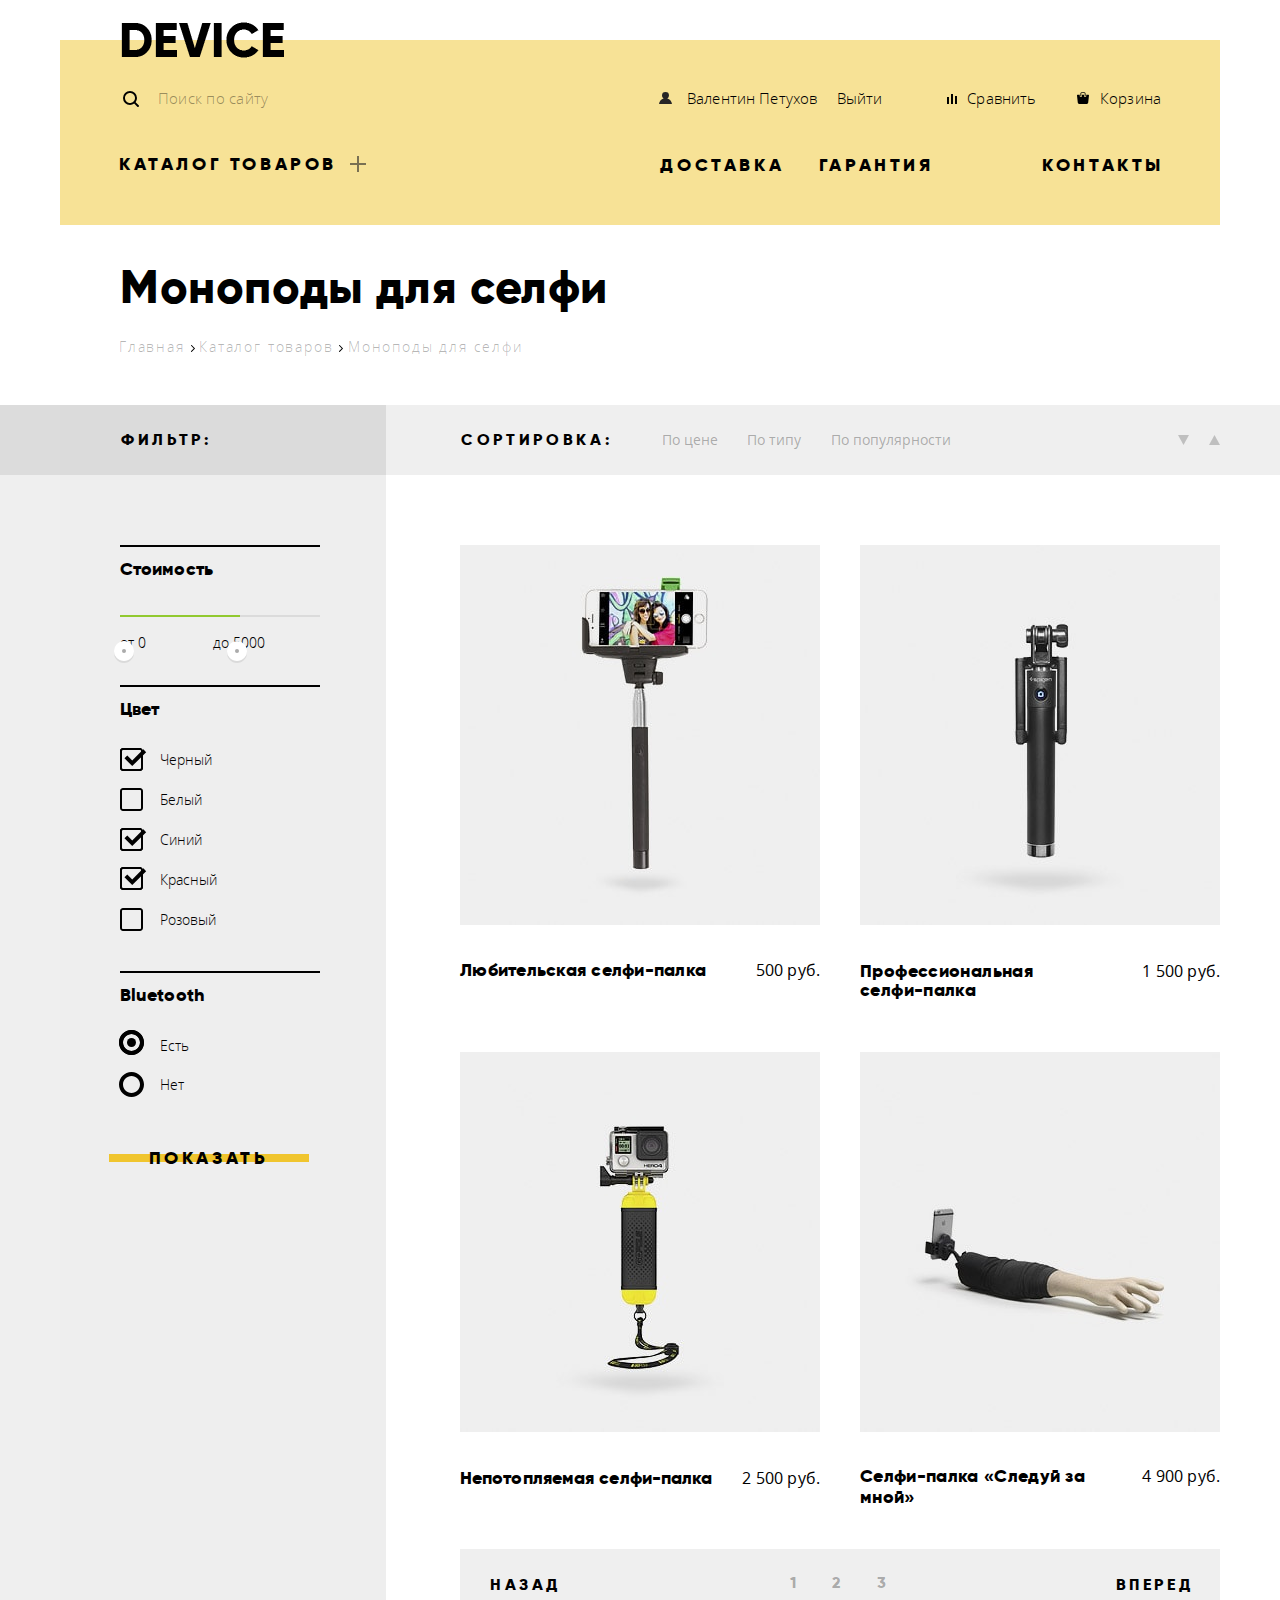
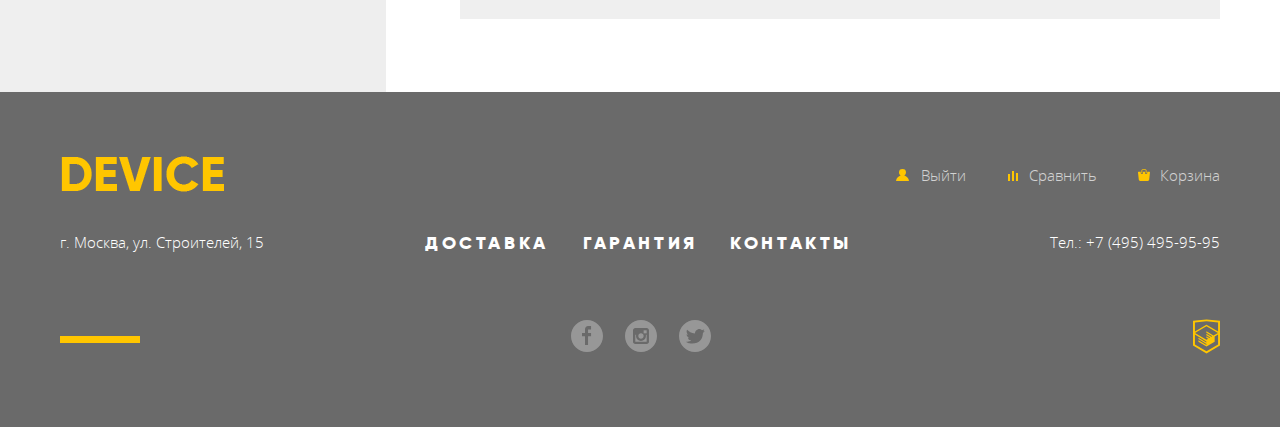
==== commit 9ee57bef: "1" ====
--- a/catalog.html
+++ b/catalog.html
@@ -5,7 +5,7 @@
     <meta charset="utf-8">
     <title>HTML Academy: Девайс</title>
     <link rel="stylesheet" href="css/normalize.css">
-    <link rel="stylesheet" href="css/style.css">
+    <link rel="stylesheet" href="css/style.min.css">
 </head>
 
 <body>
@@ -71,8 +71,8 @@
             <header class="page-catalog-header">
                 <h1>Моноподы для селфи</h1>
                 <ul class="breadcrumbs" id="breadcrumbs">
-                    <li><a href="/index.html">Главная <img src="img/nav-arrow.svg" alt=""></a></li>
-                    <li><a href="/catalog.html">Каталог товаров <img src="img/nav-arrow.svg" alt=""></a></li>
+                    <li><a href="/index.html">Главная <img src="img/nav-arrow.svg" alt="" width="4" height="7"></a></li>
+                    <li><a href="/catalog.html">Каталог товаров <img src="img/nav-arrow.svg" alt="" width="4" height="7"></a></li>
                     <li><span class="current">Моноподы для селфи</span></li>
                 </ul>
             </header>
@@ -86,9 +86,9 @@
                         <fieldset class="filter-slider">
                             <legend>Стоимость</legend>
                             <div class="filter-price-slider">
-                                <div><img src="img/filter-button.svg" alt=""></div>
+                                <div><img src="img/filter-button.svg" alt="" width="20" height="23"></div>
                                 <div></div>
-                                <div><img src="img/filter-button.svg" alt=""></div>
+                                <div><img src="img/filter-button.svg" alt="" width="20" height="23"></div>
                                 <p><span>от 0</span><span>до 5000</span></p>
                             </div>
                         </fieldset>
@@ -96,23 +96,23 @@
                             <legend>Цвет</legend>
                             <ul class="filter-color-selection-list">
                                 <li>
-                                    <input class="visually-hidden" type="checkbox" name="black" id="black" checked>
+                                    <input class="visually-hidden black" type="checkbox" name="black" id="black" checked>
                                     <label for="black" class="filter-color-item1">Черный</label>
                                 </li>
                                 <li>
-                                    <input class="visually-hidden" type="checkbox" name="white" id="white">
+                                    <input class="visually-hidden white" type="checkbox" name="white" id="white">
                                     <label for="white" class="filter-color-item2">Белый</label>
                                 </li>
                                 <li>
-                                    <input class="visually-hidden" type="checkbox" name="blue" id="blue" checked>
+                                    <input class="visually-hidden blue" type="checkbox" name="blue" id="blue" checked>
                                     <label for="blue" class="filter-color-item3">Синий</label>
                                 </li>
                                 <li>
-                                    <input class="visually-hidden" type="checkbox" name="red" id="red" checked>
+                                    <input class="visually-hidden red" type="checkbox" name="red" id="red" checked>
                                     <label for="red" class="filter-color-item4">Красный</label>
                                 </li>
                                 <li>
-                                    <input class="visually-hidden" type="checkbox" name="pink" id="pink">
+                                    <input class="visually-hidden pink" type="checkbox" name="pink" id="pink">
                                     <label for="pink" class="filter-color-item5">Розовый</label>
                                 </li>
                             </ul>
@@ -121,10 +121,10 @@
                             <legend>Bluetooth</legend>
                             <ul class="filter-bluetooth-selection-list">
                                 <li>
-                                    <input class="visually-hidden" type="radio" id="yes" name="bluetooth" checked>
+                                    <input class="visually-hidden yes" type="radio" id="yes" name="bluetooth" checked>
                                     <label for="yes" class="filter-bluetooth-item1">Есть</label></li>
                                 <li>
-                                    <input class="visually-hidden" type="radio" id="no" name="bluetooth">
+                                    <input class="visually-hidden no" type="radio" id="no" name="bluetooth">
                                     <label for="no" class="filter-bluetooth-item2">Нет</label>
                                 </li>
                             </ul>
@@ -230,7 +230,7 @@
     <footer class="page-footer">
         <div class="catalog-container-footer">
             <div class="footer-top">
-                <img src="img/device-logo-footer.png" alt="DEVICE" class="logo-footer">
+                <img src="img/device-logo-footer.png" alt="DEVICE" class="logo-footer" width="168" height="54">
                 <ul class="footer-user-interface">
                     <li>
                         <a href="#" class="user-footer">
@@ -267,7 +267,7 @@
                     </li>
                 </ul>
                 <p class="copyright">
-                    <a href="https://htmlacademy.ru/intensive/htmlcss"><img src="img/logo-html.svg" alt="HTMLAcademy"></a>
+                    <a href="https://htmlacademy.ru/intensive/htmlcss"><img src="img/logo-html.svg" alt="HTMLAcademy" width="27" height="35"></a>
                 </p>
             </div>
         </div>
--- a/css/style.min.css
+++ b/css/style.min.css
@@ -0,0 +1 @@
+@font-face{font-family:"Gilroy";font-weight:700;font-style:normal;src:local("Gilroy-ExtraBold"),local("Gilroy-ExtraBold"),url(../fonts/gilroyextrabold.woff) format("woff"),url(../fonts/gilroyextrabold.woff2) format("woff2")}@font-face{font-family:"Gilroy";font-weight:300;font-style:normal;src:local("Gilroy-Light"),local("Gilroy-Light"),url(../fonts/gilroylight.woff) format("woff"),url(../fonts/gilroylight.woff2) format("woff2")}@font-face{font-family:"OpenSans";font-weight:400;font-style:normal;src:local("Open Sans"),local("OpenSans"),url(../fonts/opensans.woff) format("woff"),url(../fonts/opensans.woff2) format("woff2")}@font-face{font-family:"OpenSans";font-weight:300;font-style:normal;src:local("Open Sans Light"),local("OpenSans-Light"),url(../fonts/opensanslight.woff) format("woff"),url(../fonts/opensanslight.woff2) format("woff2")}.page-header,body{display:-webkit-box;display:-ms-flexbox;display:flex;min-width:1160px}a,body{color:#000}body{margin:0;padding:0;font-family:"OpenSans","Tahoma",sans-serif;-webkit-box-orient:vertical;-webkit-box-direction:normal;-ms-flex-direction:column;flex-direction:column;-ms-flex-line-pack:center;align-content:center}a{text-decoration:none}html{-webkit-box-sizing:border-box;box-sizing:border-box}*,::after,::before{-webkit-box-sizing:inherit;box-sizing:inherit}h1,h2,h3,h4,h5,h6,th{font-family:"Gilroy","Arial Black",sans-serif}.visually-hidden{position:absolute;clip:rect(0 0 0 0);width:1px;height:1px;margin:-1px}.page-header{-ms-flex-pack:distribute;justify-content:space-around;position:relative}.page-main{-webkit-box-orient:vertical;-webkit-box-direction:normal;-ms-flex-direction:column;flex-direction:column;min-width:1160px}.container-header,.page-footer,.page-main{display:-webkit-box;display:-ms-flexbox;display:flex}.page-footer{-ms-flex-pack:distribute;justify-content:space-around;min-width:1160px;overflow:hidden;background-color:#6a6a6a}.container-header{padding:54px 57px 163px 59px;margin-top:40px;height:299px;background-color:#f7e296}.container-catalog-header,.container-footer,.container-header{position:relative;-webkit-box-orient:vertical;-webkit-box-direction:normal;-ms-flex-direction:column;flex-direction:column;min-width:1160px}.container-catalog-header{display:-webkit-box;display:-ms-flexbox;display:flex;margin-top:40px;background-color:#f7e296;padding:54px 57px 0 59px;height:185px}.container-footer{height:323px;padding:70px 0 47px}.catalog-container-footer,.container-footer,.header-top{display:-webkit-box;display:-ms-flexbox;display:flex;-webkit-box-pack:justify;-ms-flex-pack:justify;justify-content:space-between}.catalog-container-footer{position:relative;-webkit-box-orient:vertical;-webkit-box-direction:normal;-ms-flex-direction:column;flex-direction:column;min-width:1160px;height:335px;padding:75px 0 50px}.catalog-container-footer .footer-bottom{height:74px}.catalog-container-footer .footer-middle p{padding-bottom:2px}.header-top{margin-bottom:11px;letter-spacing:.02em;margin-top:-4px}.search input{border:0;background-color:inherit;margin-left:19px;margin-top:3px;position:relative;letter-spacing:.016em}.servic-interface li:nth-child(1){-webkit-box-pack:justify;-ms-flex-pack:justify;justify-content:space-between}.plus{position:relative;left:4px;top:2px;opacity:.6;z-index:11}.header-bottom,.user-interface{display:-webkit-box;display:-ms-flexbox;display:flex;-webkit-box-pack:justify;-ms-flex-pack:justify;justify-content:space-between}.header-bottom{text-transform:uppercase;letter-spacing:.2em}.user-interface{width:494px;letter-spacing:.01em;position:relative}.user-interface li:nth-of-type(1){width:280px;padding-left:18px}.user-interface li:nth-of-type(2){width:120px;padding-left:22px}.user-interface li:nth-of-type(3){width:100px;padding-left:36px}.user{margin-right:15px}.column-1 li:hover,.column-2 li:hover,.column-3 li:hover,.header-top li:hover,.logo-header-hover:hover,.servic-interface li:hover,a.catalog-first-item:hover{opacity:.6}.btn-style:active span,.column-1 li:active,.column-2 li:active,.column-3 li:active,.header-top li:active,.logo-header-hover:active,.servic-interface li:active,a.catalog-first-item:active{opacity:.3}.pixelperfect img{display:block;position:relative;right:3px}.user::before{content:url(../img/user.svg);position:absolute;left:-10px}.cart::before,.compare::before{content:url(../img/cart.svg);position:absolute;right:74px}.compare::before{content:url(../img/compare.svg);right:206px}.servic-interface{text-transform:uppercase;max-width:670px}.servic-interface li:first-child{margin-right:26px}.servic-interface li:nth-child(2){margin-right:100px}.servic-interface li:nth-child(3){margin-right:-1px}.btn-style{display:-webkit-box;display:-ms-flexbox;display:flex;-webkit-box-align:center;-ms-flex-align:center;align-items:center;-webkit-box-pack:center;-ms-flex-pack:center;justify-content:center;font-family:"Gilroy","Arial",sans-serif;font-weight:700;font-style:normal;font-size:18px;text-transform:uppercase;width:220px;height:40px;margin-top:36px;margin-bottom:45px;padding-left:5px;letter-spacing:.2em;background-image:-webkit-gradient(linear,left top,left bottom,color-stop(40%,transparent),color-stop(40%,#f0c52e),color-stop(60%,#f0c52e),color-stop(60%,transparent));background-image:-webkit-linear-gradient(transparent 40%,#f0c52e 40%,#f0c52e 60%,transparent 60%);background-image:-o-linear-gradient(transparent 40%,#f0c52e 40%,#f0c52e 60%,transparent 60%);background-image:linear-gradient(transparent 40%,#f0c52e 40%,#f0c52e 60%,transparent 60%);text-align:center}.btn-style:hover{background-image:-webkit-gradient(linear,left top,left bottom,from(transparent),color-stop(0%,#f0c52e),color-stop(100%,#f0c52e),to(transparent));background-image:-webkit-linear-gradient(transparent 0%,#f0c52e 0%,#f0c52e 100%,transparent 100%);background-image:-o-linear-gradient(transparent 0%,#f0c52e 0%,#f0c52e 100%,transparent 100%);background-image:linear-gradient(transparent 0%,#f0c52e 0%,#f0c52e 100%,transparent 100%)}.logo-header{position:absolute;left:57px;top:-28px}.catalog-logo-header{position:absolute;left:58px;top:-27px}.footer-top,.header-top ul{margin:0;padding:0}.footer-top li,.header-top li,.servic-interface li{display:inline-block;vertical-align:middle}.footer-top,.header-top input,.header-top ul{font-family:"OpenSans","Tahoma",sans-serif;font-weight:300;font-style:normal;font-size:15px}.footer-middle:not(p),.header-bottom{font-family:"Gilroy","Arial",sans-serif;font-weight:700;font-style:normal;font-size:18px}.catalog,.catalog-navigation-hidden ul,.catalog2-navigation-hidden ul,.footer-middle ul,.footer-top ul,.servic-interface{margin:0;padding:0;list-style:none}.brands li,.brands ul,.social-buttons{padding:0;list-style:none}.brands li,.brands ul{margin:0}.catalog-navigation-hidden,.catalog2-navigation-hidden{font-family:"OpenSans";font-weight:300;font-style:normal;font-size:15px;display:none;-webkit-box-orient:horizontal;-webkit-box-direction:normal;-ms-flex-direction:row;flex-direction:row;-ms-flex-line-pack:start;align-content:flex-start;position:absolute;left:0;bottom:0;width:1160px;height:167px;padding-left:60px;padding-top:41px;text-transform:none;line-height:36px;letter-spacing:.015em}.catalog2-navigation-hidden{bottom:-113px}.catalog:hover .catalog-navigation-hidden,.catalog:hover .catalog2-navigation-hidden{display:-webkit-box;display:-ms-flexbox;display:flex;background-color:#f7e296;z-index:2}.slider-col-2 p:first-of-type,.slider-col-2 p:nth-of-type(2){font-family:"Gilroy","Arial",sans-serif;font-weight:700;font-style:normal;font-size:47px;line-height:0}.slider-col-2 p:first-of-type{margin-top:63px;letter-spacing:.017em}.slider-col-2 p:nth-of-type(2){margin-top:9.4px;letter-spacing:.01em}.promo-sliders p:nth-of-type(3),.promo-sliders p:nth-of-type(4){font-family:"OpenSans";font-weight:300;font-style:normal;font-size:15px;line-height:15px}.promo-sliders p:nth-of-type(3){margin-top:7px;margin-bottom:0;letter-spacing:.01em}.promo-sliders p:nth-of-type(4){letter-spacing:-.03px}.slider-number{font-family:"Gilroy","Arial",sans-serif;font-weight:700;font-style:normal;font-size:179.2px;color:#fff;position:absolute;right:49px;top:-28px}.brands,.info,.popular,.promo-sliders{min-width:1160px;margin:0 auto}.brands-list,.footer-service-interface,.popular-item2-list,.social-buttons{-ms-flex-wrap:wrap;flex-wrap:wrap}.slide-1-table{margin-top:-7px;width:428px;height:89px;border-collapse:collapse}.slide-1-table th{font-family:"Gilroy","Arial",sans-serif;font-weight:400;font-style:normal;font-size:36px;height:58px}.slide-1-table td{font-family:"OpenSans";font-weight:300;font-style:normal;font-size:13px;height:30px;padding-top:10px}.slide-1-table td:nth-child(1){text-align:left}.slide-1-table td:nth-child(2){text-align:right}.slide-1-table td:nth-child(3){text-align:center;padding-left:12px}.slide-1-table th:first-child{text-align:left;vertical-align:bottom}.slide-1-table th:nth-child(2){width:94px}.slide-1-table th:nth-child(2),.slide-1-table th:nth-child(3){text-align:right;vertical-align:bottom}.info h2,.popular li,.services-slider h2,.services-slider-controls{font-family:"Gilroy","Arial",sans-serif;font-weight:700;font-style:normal;font-size:18px}.info h2,.services-slider h2{font-size:47px}.breadcrumbs,.footer-middle p,.info p,.services-slider p{font-family:"OpenSans";font-weight:300;font-style:normal;font-size:15px}.footer-middle li,.popular li{display:inline-block;vertical-align:middle}.info li{list-style:none;font-family:"Gilroy","Arial",sans-serif;font-weight:700;font-style:normal;font-size:18px;line-height:40px}.breadcrumbs{font-size:14px;margin:0;padding:0}.breadcrumbs li{display:inline-block;vertical-align:middle}.breadcrumbs a,.breadcrumbs li,.goods-header-list a{color:rgba(0,0,0,.3)}.breadcrumbs a:first-child:hover,.breadcrumbs a:nth-of-type(2):hover{color:rgba(0,0,0,.6)}.breadcrumbs a:first-child:active,.breadcrumbs a:nth-of-type(2):active{color:rgba(0,0,0,.1)}main h1{font-size:47px}.filter legend{list-style:none;font-family:"Gilroy","Arial",sans-serif;font-weight:700;font-style:normal;font-size:18px}.filter h2{font-size:16px}.filter:not(legend):not(.filter-slide){font-family:"OpenSans";font-weight:300;font-style:normal;font-size:14px}.goods-footer ul,.goods-header h3,.goods-header ul{font-family:"Gilroy","Arial",sans-serif;font-weight:700;font-style:normal;font-size:16px}.goods-header ul{font-family:"OpenSans";font-weight:400;font-size:14px;list-style:none;margin:0;padding:0}.goods-footer li,.goods-header li,.item p{display:inline-block;vertical-align:middle}.goods-header-list a:hover{color:rgba(0,0,0,.6)}.goods-header-list a:active{color:#000}.icon-down,.icon-up{fill:rgba(0,0,0,.2)}.icon-down:hover,.icon-up:hover{fill:rgba(0,0,0,.4)}.icon-down:active,.icon-up:active{fill:#000}.item p{font-family:"Gilroy","Arial",sans-serif;font-weight:700;font-style:normal;font-size:18px;max-width:290px;word-wrap:break-word}.menu-hover li:last-child{font-family:"OpenSans";font-weight:300;font-style:normal;font-size:13px}.column{margin-right:58px}.column:nth-child(2){margin-right:65px}.search-style input[type=search]:-ms-input-placeholder,.search-style input[type=search]::-ms-input-placeholder{color:rgba(0,0,0,.4)}.search-style input[type=search]::-webkit-input-placeholder{color:rgba(0,0,0,.4)}.search-style input[type=search]::placeholder{color:rgba(0,0,0,.4)}.search-style{position:relative}.search-style:focus-within input[type=submit]{display:block}.search-style::after{content:url(../img/search.svg);position:absolute;left:4px;top:1px}.search-style input[type=search]:hover::-webkit-input-placeholder{color:rgba(0,0,0,.6)}.search-style input[type=search]:hover:-ms-input-placeholder{color:rgba(0,0,0,.6)}.search-style input[type=search]:hover::placeholder{color:rgba(0,0,0,.6)}.search-style input[type=search]:focus::-webkit-input-placeholder{color:rgba(0,0,0,.9)}.search-style input[type=search]:focus:-ms-input-placeholder{color:rgba(0,0,0,.9)}.search-style input[type=search]:focus::placeholder{color:rgba(0,0,0,.9)}.search-style input[type=search]:focus{outline-color:transparent;border-bottom:2px solid #000;border-top:2px solid transparent}.search-style input[type=search]{display:inline-block;vertical-align:middle;width:358px;height:50px;position:relative;left:-20px;top:-20px;padding-left:40px;background-color:#f7e296}.search-style input[type=submit]{display:none;position:absolute;left:337px;top:-19px;height:49px;width:85px;border:2px solid #000;background-color:#f7e296}.search-style input[type=submit]:hover{background-color:#000;color:#fff}.search-style input[type=submit]:active{color:#6a6a6a}.search-style input[type=search]:focus~input[type=submit],.search-style input[type=submit]:active{display:inline-block;vertical-align:middle}.logo-footer,.user-footer svg{position:absolute;left:-2px;top:55px}.cart-footer:hover svg,.catalog-container-footer .logo-footer:hover,.compare-footer:hover svg,.copyright:hover,.filter-bluetooth-item1:hover::after,.filter-bluetooth-item1:hover::before,.filter-bluetooth-item2:hover::after,.filter-bluetooth-item2:hover::before,.filter-color-item1:hover::after,.filter-color-item1:hover::before,.filter-color-item2:hover::after,.filter-color-item2:hover::before,.filter-color-item3:hover::after,.filter-color-item3:hover::before,.filter-color-item4:hover::after,.filter-color-item4:hover::before,.filter-color-item5:hover::after,.filter-color-item5:hover::before,.footer-service-interface li:hover,.user-footer:hover svg{opacity:.6}.catalog-container-footer .logo-footer:active{opacity:.3}.footer-top{-ms-flex-item-align:end;align-self:flex-end}.footer-user-interface{display:-webkit-box;display:-ms-flexbox;display:flex;position:relative;-webkit-box-pack:justify;-ms-flex-pack:justify;justify-content:space-between;width:299px}.user-footer svg{left:-25px;top:2px}.compare-footer svg{position:absolute;left:87px;top:4px}.cart-footer svg{position:absolute;right:70px;top:2px}.cart-footer span,.compare-footer span,.user-footer span{opacity:.7}.cart-footer:hover span,.compare-footer:hover span,.social-buttons a:hover,.user-footer:hover span{opacity:1}.about-us.btn-style:active span,.cart-footer:active span,.cart-footer:active svg,.compare-footer:active span,.compare-footer:active svg,.contacts.btn-style:active span,.copyright:active,.footer-service-interface li:active,.popular-item1-hover:active h3,.popular-item1-hover:active img,.popular-item2-hover:active h3,.popular-item2-hover:active img,.popular-item3-hover:active h3,.popular-item3-hover:active img,.popular-item4-hover:active h3,.popular-item4-hover:active img,.popular-item5-hover:active h3,.popular-item5-hover:active img,.popular-item6-hover:active h3,.popular-item6-hover:active img,.social-buttons a,.user-footer:active span,.user-footer:active svg{opacity:.3}.footer-middle{-webkit-box-align:center;-ms-flex-align:center;align-items:center}.footer-bottom,.footer-middle,.footer-service-interface{display:-webkit-box;display:-ms-flexbox;display:flex;-webkit-box-pack:justify;-ms-flex-pack:justify;justify-content:space-between}.footer-service-interface{width:410px;text-transform:uppercase;letter-spacing:.2em}.footer-service-interface li:first-child{margin-left:-27px}.footer-service-interface li:nth-child(2){margin-left:2px}.footer-service-interface li:nth-child(3){margin-right:10px}.social-buttons{display:-webkit-box;display:-ms-flexbox;display:flex;-webkit-box-pack:justify;-ms-flex-pack:justify;justify-content:space-between;width:140px;margin:17px 0 0 -52px}.social-buttons a:active{opacity:.1}.page-footer a,.page-footer p{color:#fff}.footer-decor{width:80px;border-bottom:7px solid #ffc600;-ms-flex-item-align:center;align-self:center}.promo-sliders{position:relative;width:1160px}#btn-1:focus~.slider-controls label[for=btn-1],#btn-2:focus~.slider-controls label[for=btn-2],#btn-3:focus~.slider-controls label[for=btn-3],#btn-4:focus~.services-slider-controls label[for=btn-4],#btn-5:focus~.services-slider-controls label[for=btn-5],#btn-6:focus~.services-slider-controls label[for=btn-6]{opacity:.5}.slider-controls label{display:inline-block;vertical-align:middle;width:10px;height:10px;border-radius:50%;-webkit-box-shadow:0 0 2px 0 #050505;box-shadow:0 0 2px 0 #050505;margin:0 10px;cursor:pointer;border-color:#050505;background-image:url(../img/slider-button-empty.svg);background-size:100%;background-repeat:no-repeat;background-position:50% 50%}.slider-controls{position:absolute;right:73px;top:212px;z-index:10}#btn-1:checked~.slider-controls label[for=btn-1],#btn-2:checked~.slider-controls label[for=btn-2],#btn-3:checked~.slider-controls label[for=btn-3]{background-image:url(../img/slider-button.svg);background-position:50% 50%;background-size:10px}#btn-1:checked~.slider-inner .slider-sliders{-webkit-transform:translate(0);-ms-transform:translate(0);transform:translate(0);-webkit-transition:.7s;-o-transition:.7s;transition:.7s}#btn-2:checked~.slider-inner .slider-sliders,#btn-3:checked~.slider-inner .slider-sliders{-webkit-transform:translate(-1160px);-ms-transform:translate(-1160px);transform:translate(-1160px);-webkit-transition:.7s;-o-transition:.7s;transition:.7s}#btn-3:checked~.slider-inner .slider-sliders{-webkit-transform:translate(-2320px);-ms-transform:translate(-2320px);transform:translate(-2320px)}#btn-4:checked~.services-slider-controls label[for=btn-4],#btn-5:checked~.services-slider-controls label[for=btn-5],#btn-6:checked~.services-slider-controls label[for=btn-6]{width:101%;-webkit-box-pack:start;-ms-flex-pack:start;justify-content:flex-start;padding-left:20.5px;background-image:-webkit-gradient(linear,left top,left bottom,from(#000),to(#000));background-image:-webkit-linear-gradient(#000 0%,#000 100%);background-image:-o-linear-gradient(#000 0%,#000 100%);background-image:linear-gradient(#000 0%,#000 100%);color:#fff}#btn-4:checked~.services-slider-inner .services-slider-sliders{-webkit-transform:translate(0);-ms-transform:translate(0);transform:translate(0);-webkit-transition:.7s;-o-transition:.7s;transition:.7s}#btn-5:checked~.services-slider-inner .services-slider-sliders{-webkit-transform:translate(-876px);-ms-transform:translate(-876px);transform:translate(-876px);-webkit-transition:.7s;-o-transition:.7s;transition:.7s}#btn-6:checked~.services-slider-inner .services-slider-sliders{-webkit-transform:translate(-1752px);-ms-transform:translate(-1752px);transform:translate(-1752px);-webkit-transition:.7s;-o-transition:.7s;transition:.7s}.slider-sliders{width:300%;min-height:486px}.slider,.slider-inner{width:1160px;min-height:486px}.slider-inner{overflow:hidden;margin-top:-111px}.slider{display:-webkit-box;display:-ms-flexbox;display:flex;-ms-flex-pack:distribute;justify-content:space-around;float:left}.slider-2 p:first-of-type{width:270px;line-height:50px;margin:40px 0}.slider-2 p:nth-of-type(2){margin-bottom:10px}.slider-col-1{width:580px;padding-left:90px}.slider-col-2{position:relative;width:580px;display:-webkit-box;display:-ms-flexbox;display:flex;-webkit-box-orient:vertical;-webkit-box-direction:normal;-ms-flex-direction:column;flex-direction:column;-webkit-box-pack:start;-ms-flex-pack:start;justify-content:flex-start;padding-left:20px;padding-top:37px}.promo-decor{width:100px;border-bottom:7px solid #fff}.popular{-ms-flex-pack:distribute;justify-content:space-around;width:1160px;min-height:287px;margin-top:86px}.popular,.popular ul,.popular-item{display:-webkit-box;display:-ms-flexbox;display:flex}.popular-item{-webkit-box-align:center;-ms-flex-align:center;align-items:center;height:160px;background-color:#f7e296;margin-bottom:35px;-webkit-box-pack:center;-ms-flex-pack:center;justify-content:center;width:160px}.popular ul{-webkit-box-pack:justify;-ms-flex-pack:justify;justify-content:space-between;width:1160px;-ms-flex-negative:0;flex-shrink:0;padding-left:0}.popular li{cursor:pointer}.popular h3{width:160px;font-size:18px;line-height:21px;letter-spacing:.03em}.popular-item1-hover:hover .popular-item-1,.popular-item2-hover:hover .popular-item-2,.popular-item3-hover:hover .popular-item-3,.popular-item4-hover:hover .popular-item-4,.popular-item5-hover:hover .popular-item-5,.popular-item6-hover:hover .popular-item-6{background-color:#f0c52e}.popular-item-2 img{margin-bottom:-39px;margin-left:3px}.popular-item-2+h3{width:117px;letter-spacing:.023em}.popular-item-3 img{margin-left:10px;margin-top:3px}.item1 span,.item2 span,.item3 span,.item4 span,.popular-item-3+h3{letter-spacing:.01em}.popular-item-4 img{margin-top:5px;margin-left:4px}.popular-item-4+h3{letter-spacing:.09px;white-space:nowrap}.popular-item-5 img{margin-left:8px;margin-top:3px}.popular-item-5+h3{letter-spacing:.21px}.popular-item-6 img{margin-top:7px;margin-right:1px}.popular-item-6+h3{letter-spacing:.009em}.services{min-height:288px;background-color:#e5e5e5;margin-top:150px}.container-services,.services-slider-controls{display:-webkit-box;display:-ms-flexbox;display:flex}.container-services{margin:0 auto;width:1160px;height:288px}.services-slider-controls{-webkit-box-orient:vertical;-webkit-box-direction:normal;-ms-flex-direction:column;flex-direction:column;width:289px;height:319px;border-right:7px solid #000;margin-top:-99px}.services-slider-sliders{margin-top:-99px;width:2728px}.services-slider-sliders::after{display:block;content:"";clear:both}.services-slider{width:876px;min-height:319px;display:inline-block;vertical-align:middle;float:left;position:relative;z-index:1}.services-slider-inner{width:890px;min-height:319px;overflow:hidden;position:relative;bottom:30px}.services-slider-controls label{margin-top:-20px;margin-left:-1px}.services-slider-controls label:nth-child(1){margin-top:80px}.services-slider{padding:60px 0 0 72px}.services-slider h2{letter-spacing:.021em;margin-bottom:33px}.col{margin-left:45px;margin-top:31px}.col p{line-height:9px;letter-spacing:.3px}.col p:first-of-type{letter-spacing:.2px;line-height:22px}.col p:last-of-type{line-height:20px;letter-spacing:.2px}.services-slider img{position:absolute;top:115px;right:66px}.btn-label{width:160px;cursor:pointer}.btn-label:nth-child(1):active,.btn-label:nth-child(2):active,.btn-label:nth-child(3):active{width:101%;-webkit-box-pack:start;-ms-flex-pack:start;justify-content:flex-start;padding-left:20.5px;background-image:-webkit-gradient(linear,left top,left bottom,from(#000),to(#000));background-image:-webkit-linear-gradient(#000 0%,#000 100%);background-image:-o-linear-gradient(#000 0%,#000 100%);background-image:linear-gradient(#000 0%,#000 100%);color:#fff;-webkit-transition:.5s;-o-transition:.5s;transition:.5s}.btn-label:nth-child(2):active,.btn-label:nth-child(3):active{padding-left:25.5px}.btn-label:nth-child(3):active{padding-left:39px}.brands{padding-top:95px;padding-right:2px;width:1160px}.brands-list,.info{display:-webkit-box;display:-ms-flexbox;display:flex;-webkit-box-pack:justify;-ms-flex-pack:justify;justify-content:space-between;margin-top:30px}.brands-list li{-webkit-filter:grayscale(100%);filter:grayscale(100%);opacity:.3}.brands-list li:hover{-webkit-filter:grayscale(0%);filter:grayscale(0%);opacity:1;-webkit-transition:.5s;-o-transition:.5s;transition:.5s}.info{width:1160px;margin-top:100px;position:relative;margin-bottom:37px}.info-decor{width:80px;border-bottom:7px solid #000;-ms-flex-item-align:center;align-self:center;position:absolute;top:-10px}.about-us p:first-of-type{width:430px;line-height:30px;letter-spacing:.1px;padding-top:2px}.about-us p:nth-of-type(2){margin-top:37px;margin-bottom:10px;letter-spacing:-.18px}.about-us p:nth-of-type(3){margin-top:13px;letter-spacing:-.18px}.about-us ul:first-of-type{margin-top:72px;padding-left:35px}.about-us li{font-size:16px;letter-spacing:.2px;list-style:circle}.about-us .btn-style{width:260px;margin-top:54px}.contacts h2{margin-bottom:48px}.contacts p:first-of-type{letter-spacing:.1px}.contacts p:nth-of-type(2){line-height:13px;letter-spacing:.1px}.contacts img{margin-top:31px}.contacts .btn-style{width:260px;margin-top:67px}.slider-2 p:nth-of-type(2){font-family:"OpenSans";font-weight:300;font-style:normal;line-height:15px;font-size:15px}.slider-3 p:nth-of-type(1){line-height:50px;margin-top:36px;margin-bottom:30px;position:relative}.slider-3 p:nth-of-type(2){font-family:"OpenSans";font-weight:300;font-style:normal;line-height:15px;font-size:15px;margin-bottom:5px}.slider-3 p:nth-of-type(3){margin-bottom:55px}.slider-3 .btn-style{margin:0}.slide-3-table{border-collapse:collapse;width:280px;height:80px;margin-top:35px;font-size:13px}.slide-3-table td:nth-of-type(2),.slide-3-table th:nth-of-type(2){text-align:left}.slider3-col-1{margin-top:70px;margin-left:30px}.page-catalog{display:-webkit-box;display:-ms-flexbox;display:flex;-webkit-box-orient:vertical;-webkit-box-direction:normal;-ms-flex-direction:column;flex-direction:column;min-width:1160px}.page-catalog-header{padding:4px 0 0 60px;letter-spacing:.038em;width:1160px;margin:0 auto}.page-catalog-header ul{margin-top:-8px;margin-left:-1px}.page-catalog-header li{letter-spacing:.13em}.container-catalog-main,.filter{display:-webkit-box;display:-ms-flexbox;display:flex}.container-catalog-main{margin-top:50px;min-width:1160px}.filter{-webkit-box-orient:vertical;-webkit-box-direction:normal;-ms-flex-direction:column;flex-direction:column;min-width:326px;background-color:#eee}.left,.right{width:100%;background-image:-webkit-linear-gradient(#dcdcdc 0,#dcdcdc 70px,#efefef 70px,#efefef 100%);background-image:-o-linear-gradient(#dcdcdc 0,#dcdcdc 70px,#efefef 70px,#efefef 100%);background-image:linear-gradient(#dcdcdc 0,#dcdcdc 70px,#efefef 70px,#efefef 100%)}.right{background-image:-webkit-linear-gradient(#efefef 0,#efefef 70px,transparent 70px,transparent 100%);background-image:-o-linear-gradient(#efefef 0,#efefef 70px,transparent 70px,transparent 100%);background-image:linear-gradient(#efefef 0,#efefef 70px,transparent 70px,transparent 100%)}.goods,.goods-header,.goods-header ul{display:-webkit-box;display:-ms-flexbox;display:flex}.goods{-webkit-box-orient:vertical;-webkit-box-direction:normal;-ms-flex-direction:column;flex-direction:column;min-width:834px}.filter h2{text-transform:uppercase;letter-spacing:.23em;line-height:70px;background-color:#dbdbdb;margin:0;padding-left:61px}.goods-header,.goods-header ul{-webkit-box-pack:justify;-ms-flex-pack:justify;justify-content:space-between}.goods-header{background-color:#efefef;height:70px;min-width:834px;margin-bottom:70px;-webkit-box-align:center;-ms-flex-align:center;align-items:center;padding-left:75px}.goods-header ul{width:100%;padding-left:50px}.goods-header li:nth-of-type(1){-webkit-box-flex:32;-ms-flex-positive:32;flex-grow:32}.goods-header li:nth-of-type(2){-webkit-box-flex:35;-ms-flex-positive:35;flex-grow:35}.goods-header li:nth-of-type(3){-webkit-box-flex:257;-ms-flex-positive:257;flex-grow:257}.goods-header li:nth-of-type(4){-webkit-box-flex:23;-ms-flex-positive:23;flex-grow:23}.goods-header li:nth-of-type(5){-webkit-box-flex:0;-ms-flex-positive:0;flex-grow:0}.goods-header h2{font-size:16px;text-transform:uppercase;letter-spacing:.23em}.grid-of-goods{display:-webkit-box;display:-ms-flexbox;display:flex;-ms-flex-wrap:wrap;flex-wrap:wrap;-webkit-box-pack:justify;-ms-flex-pack:justify;justify-content:space-between}.grid-of-goods .item:first-child{margin-left:74px;margin-bottom:34px}.grid-of-goods .item:nth-child(2){margin-bottom:34px}.grid-of-goods .item:nth-child(3){margin-left:74px}.item{position:relative}.item div:nth-of-type(2){display:-webkit-box;display:-ms-flexbox;display:flex;-webkit-box-pack:justify;-ms-flex-pack:justify;justify-content:space-between;-webkit-box-align:center;-ms-flex-align:center;align-items:center;margin-top:15px}.item1 p{letter-spacing:.014em;line-height:16px}.item2 p{width:200px;letter-spacing:.021em;line-height:19px}.item3{letter-spacing:.006em}.item4 p{width:230px;letter-spacing:.018em;margin-top:16px}.item2 div:nth-of-type(2),.item4 div:nth-of-type(2){-webkit-box-align:baseline;-ms-flex-align:baseline;align-items:baseline}.item:hover .menu-hover{display:-webkit-box;display:-ms-flexbox;display:flex}.item:hover img{opacity:.7}.menu-hover li:nth-child(2) a{color:rgba(0,0,0,.5)}.menu-hover li:nth-child(2) a:hover{color:#000}.menu-hover li:nth-child(2) a:active{color:rgba(0,0,0,.2)}.menu-hover{display:none;width:360px;height:380px;position:absolute;top:0;text-align:center;padding-top:118px;padding-left:37px}.menu-hover .btn-style{width:202px;margin-bottom:17px}.menu-hover .btn-style span{letter-spacing:.2em}.menu-hover ul{list-style:none}.filter input[type=submit],.filter-bluetooth-selection,.filter-color-selection,.filter-slider{margin-left:49px;width:200px}.filter-slider{border:0;height:140px;position:relative;margin-top:70px}.filter-bluetooth-selection legend,.filter-color-selection legend,.filter-slider legend{border-top:2px solid;width:200px;padding-top:12px;letter-spacing:.2px}.filter-price-slider p{display:-webkit-box;display:-ms-flexbox;display:flex;-webkit-box-pack:justify;-ms-flex-pack:justify;justify-content:space-between;width:145px;margin-top:50px}.filter-price-slider div:first-child{position:absolute;top:61px;left:5px;z-index:1}.filter-price-slider div:nth-of-type(3){position:absolute;top:61px;left:118px}.filter-price-slider div:nth-of-type(2){position:absolute;bottom:68px;background-image:-webkit-linear-gradient(left,#91c92f 120px,#dbdbdb 120px);background-image:-o-linear-gradient(left,#91c92f 120px,#dbdbdb 120px);background-image:linear-gradient(90deg,#91c92f 120px,#dbdbdb 120px);width:200px;height:2px}.filter-bluetooth-selection,.filter-color-selection{border:0}.filter-bluetooth-selection ul,.filter-color-selection-list{list-style:none}.filter-color-selection-list{width:200px;height:176px;display:-webkit-box;display:-ms-flexbox;display:flex;-webkit-box-orient:vertical;-webkit-box-direction:normal;-ms-flex-direction:column;flex-direction:column;-webkit-box-pack:justify;-ms-flex-pack:justify;justify-content:space-between;margin-top:27px;position:relative;margin-bottom:34px}.filter-bluetooth-selection-list label,.filter-color-selection-list label{cursor:pointer}.filter-color-item1::before,.filter-color-item2::before{content:url(../img/checkbox-off.svg);position:absolute;left:0;top:-4px}.filter-color-item2::before{top:36px}.filter-color-item3::before,.filter-color-item4::before,.filter-color-item5::before{content:url(../img/checkbox-off.svg);position:absolute;left:0;top:76px}.filter-color-item4::before,.filter-color-item5::before{top:115px}.filter-color-item5::before{top:156px;z-index:1}.black:checked+label::after,.white:checked+label::after{content:url(../img/checkbox-on.svg);position:absolute;left:0;top:-4px}.white:checked+label::after{top:36px}.blue:checked+label::after,.pink:checked+label::after,.red:checked+label::after{content:url(../img/checkbox-on.svg);position:absolute;left:0;top:76px}.pink:checked+label::after,.red:checked+label::after{top:115px}.pink:checked+label::after{top:156px}.filter-bluetooth-selection-list{margin-top:20px;padding-top:8px;height:63px;display:-webkit-box;display:-ms-flexbox;display:flex;-webkit-box-orient:vertical;-webkit-box-direction:normal;-ms-flex-direction:column;flex-direction:column;-webkit-box-pack:justify;-ms-flex-pack:justify;justify-content:space-between;margin-bottom:0;position:relative}.filter-bluetooth-item1::before,.filter-bluetooth-item2::before{content:url(../img/radio-off.svg);position:absolute;left:-1px;top:0}.filter-bluetooth-item2::before{top:42px}.no:checked+label::after,.yes:checked+label::after{content:url(../img/radio-on.svg);position:absolute;left:-1px;top:0}.no:checked+label::after{top:42px}.filter-bluetooth-selection+input[type=submit]{border:0;background-color:inherit}.goods-footer,.goods-footer-list{display:-webkit-box;display:-ms-flexbox;display:flex;-webkit-box-pack:justify;-ms-flex-pack:justify;justify-content:space-between;padding:0}.goods-footer{-webkit-box-align:center;-ms-flex-align:center;align-items:center;width:760px;height:70px;background-color:#efefef;margin:23px 0 73px 74px;text-transform:uppercase;letter-spacing:.22em}.goods-footer-list{min-width:100px;cursor:pointer}.goods-footer span:first-of-type,.goods-footer span:last-of-type{display:-webkit-box;display:-ms-flexbox;display:flex;-webkit-box-pack:center;-ms-flex-pack:center;justify-content:center;-webkit-box-align:center;-ms-flex-align:center;align-items:center;width:120px;height:70px;font-family:"Gilroy","Arial",sans-serif;font-weight:700;font-style:normal;font-size:16px}.goods-footer span:first-of-type{padding-top:3px;padding-left:11px}.goods-footer span:last-of-type{padding-top:3px;padding-right:11px}.goods-footer span:first-of-type:hover,.goods-footer span:last-of-type:hover{background-color:#d9d9d9;cursor:pointer}.goods-footer span:first-of-type:active,.goods-footer span:last-of-type:active{color:rgba(0,0,0,.3)}.goods-footer-list li:nth-child(1) a,.goods-footer-list li:nth-child(2) a,.goods-footer-list li:nth-child(3) a{color:rgba(0,0,0,.3)}.goods-footer-list li:nth-child(1) a:hover,.goods-footer-list li:nth-child(2) a:hover,.goods-footer-list li:nth-child(3) a:hover{color:rgba(0,0,0,.6)}.goods-footer-list li:nth-child(1) a:active,.goods-footer-list li:nth-child(2) a:active,.goods-footer-list li:nth-child(3) a:active{color:#000}.write-us{position:fixed;left:50%;top:100px;margin-left:-450px;width:960px;height:580px;padding:100px;background-color:#fff;z-index:100;font-family:"Gilroy","Arial",sans-serif;font-weight:700;font-style:normal;font-size:18px;display:-webkit-box;display:-ms-flexbox;display:flex;-webkit-box-orient:vertical;-webkit-box-direction:normal;-ms-flex-direction:column;flex-direction:column;-webkit-box-shadow:5px 1px 50px rgba(0,0,0,.3);box-shadow:5px 1px 50px rgba(0,0,0,.3);display:none}.write-us-show{display:block;-webkit-animation:bounce .6s;animation:bounce .6s}.write-us-close{display:none}.write-us input[placeholder],.write-us textarea{font-family:"OpenSans";font-weight:400;font-style:normal;font-size:14px}.invalid-input{background-color:red}.write-us input[placeholder]:hover,.write-us textarea:hover{opacity:.4}.write-us input[placeholder]:active,.write-us input[placeholder]:focus,.write-us textarea:active,.write-us textarea:focus{outline:3px solid #f7e296}.write-us input[placeholder]:focus,.write-us textarea:focus{background-color:#fff;opacity:1}.write-us textarea{padding:20px;background-color:#e5e5e5;border:0;width:770px;height:156px;margin-top:13px;resize:none;opacity:.5}.write-us input:first-child{width:360px;height:50px;background-color:#e5e5e5;border:0;padding-left:20px;margin-top:13px;margin-bottom:40px;opacity:.5}.write-us div{display:-webkit-box;display:-ms-flexbox;display:flex;width:760px}.write-us-item{margin-right:50px}.write-us input[type=submit]{margin-top:50px;background-color:#fff;border:0}.modal-close,.modal-close-map{position:absolute;right:22px;top:22px;opacity:.5}.modal-close-map:hover,.modal-close:hover{opacity:1}.modal-close-map:active,.modal-close:active{opacity:.3}.modal-error{-webkit-animation:shake .6s;animation:shake .6s}.map{position:fixed;left:50%;top:100px;margin-left:-450px;width:960px;height:559px;-webkit-box-shadow:0 0 10px rgba(0,0,0,.3);box-shadow:0 0 10px rgba(0,0,0,.3);z-index:100;display:none}.map-show{display:block;-webkit-animation:bounce .6s;animation:bounce .6s}.main-catalog{overflow:hidden}.container-catalog-main{position:relative;margin-left:auto;margin-right:auto;width:1160px}.left,.right{position:absolute;height:100%;top:0}.left{right:100%}.right{left:100%}@-webkit-keyframes bounce{0%{-webkit-transform:translateY(-2300px);transform:translateY(-2300px)}70%{-webkit-transform:translateY(30px);transform:translateY(30px)}90%{-webkit-transform:translateY(-10px);transform:translateY(-10px)}to{-webkit-transform:translateY(0);transform:translateY(0)}}@keyframes bounce{0%{-webkit-transform:translateY(-2300px);transform:translateY(-2300px)}70%{-webkit-transform:translateY(30px);transform:translateY(30px)}90%{-webkit-transform:translateY(-10px);transform:translateY(-10px)}to{-webkit-transform:translateY(0);transform:translateY(0)}}@-webkit-keyframes shake{0%,to{-webkit-transform:translateX(0);transform:translateX(0)}10%,30%,50%,70%,90%{-webkit-transform:translateX(-10px);transform:translateX(-10px)}20%,40%,60%,80%{-webkit-transform:translateX(10px);transform:translateX(10px)}}@keyframes shake{0%,to{-webkit-transform:translateX(0);transform:translateX(0)}10%,30%,50%,70%,90%{-webkit-transform:translateX(-10px);transform:translateX(-10px)}20%,40%,60%,80%{-webkit-transform:translateX(10px);transform:translateX(10px)}}.write-us input.invalid-input,.write-us textarea.invalid-input{background-color:#f6dada;border:0}input.visually-hidden:focus+label{opacity:.6}